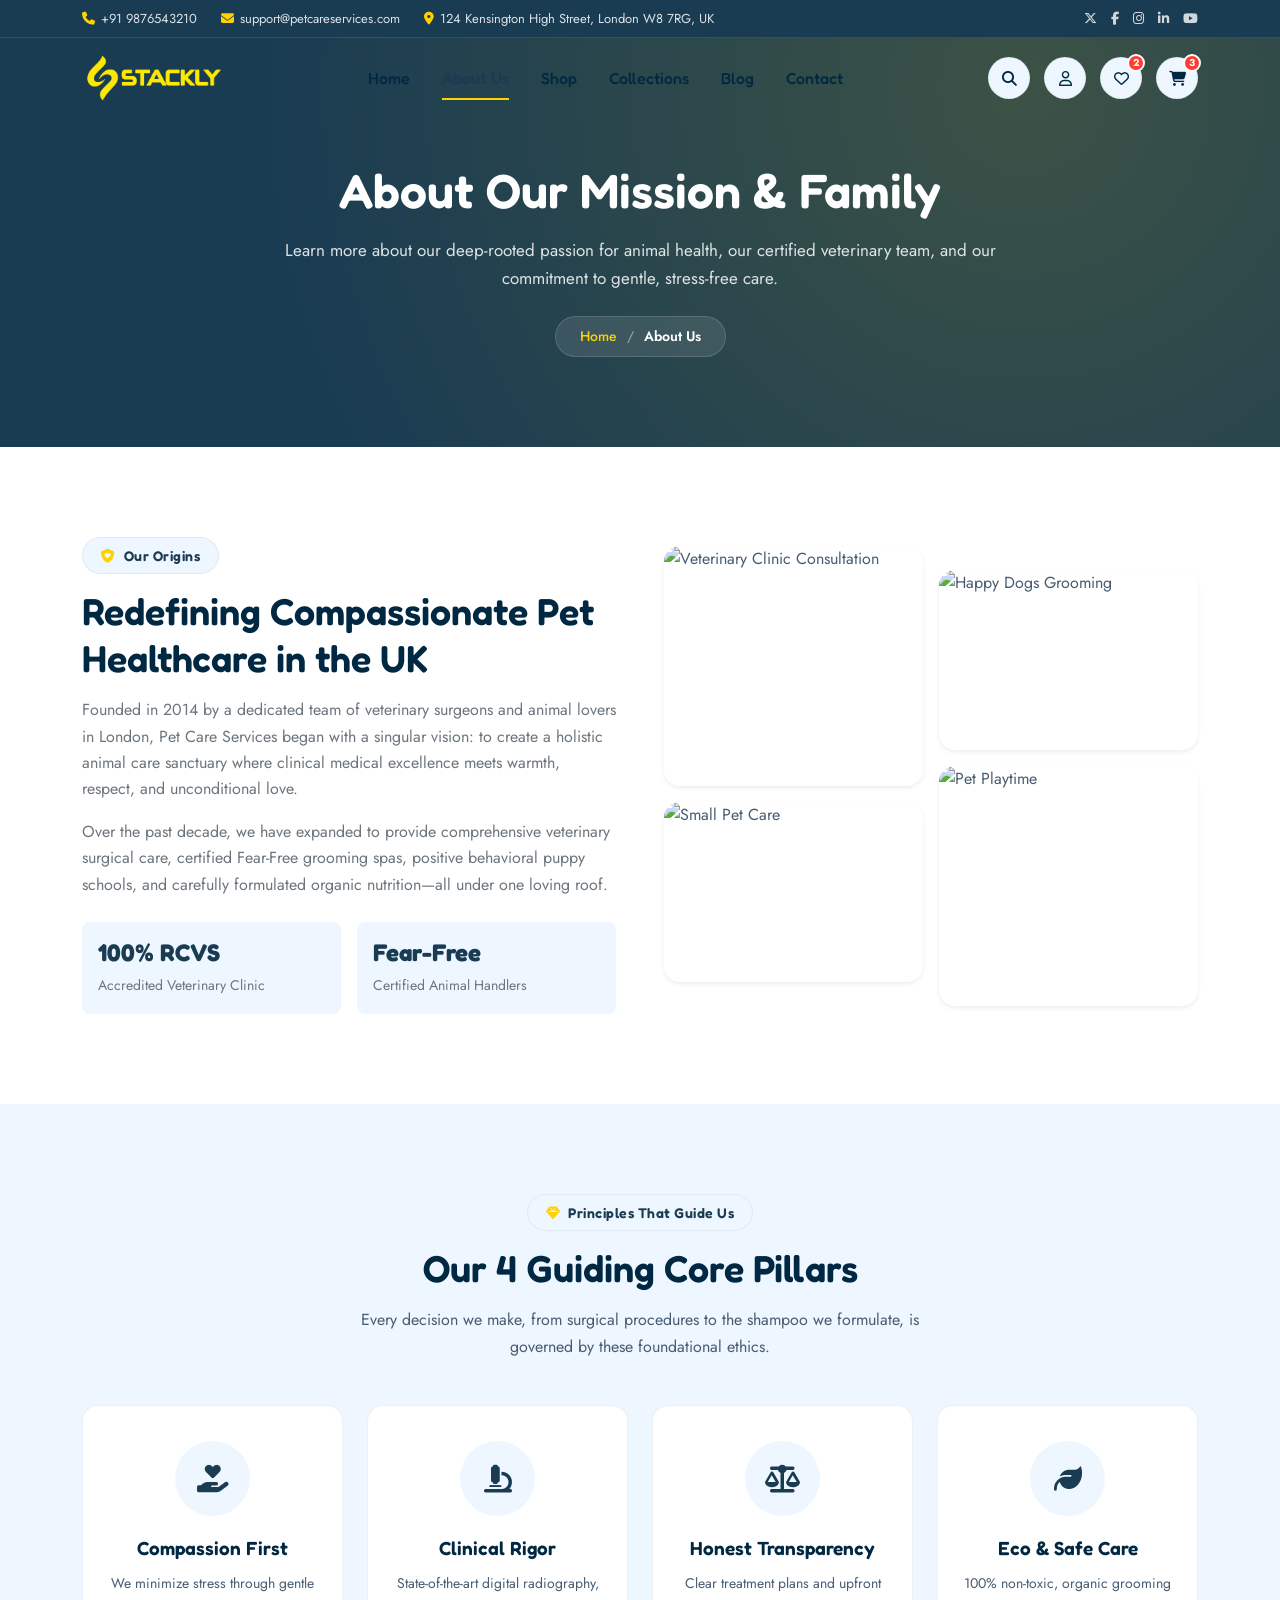
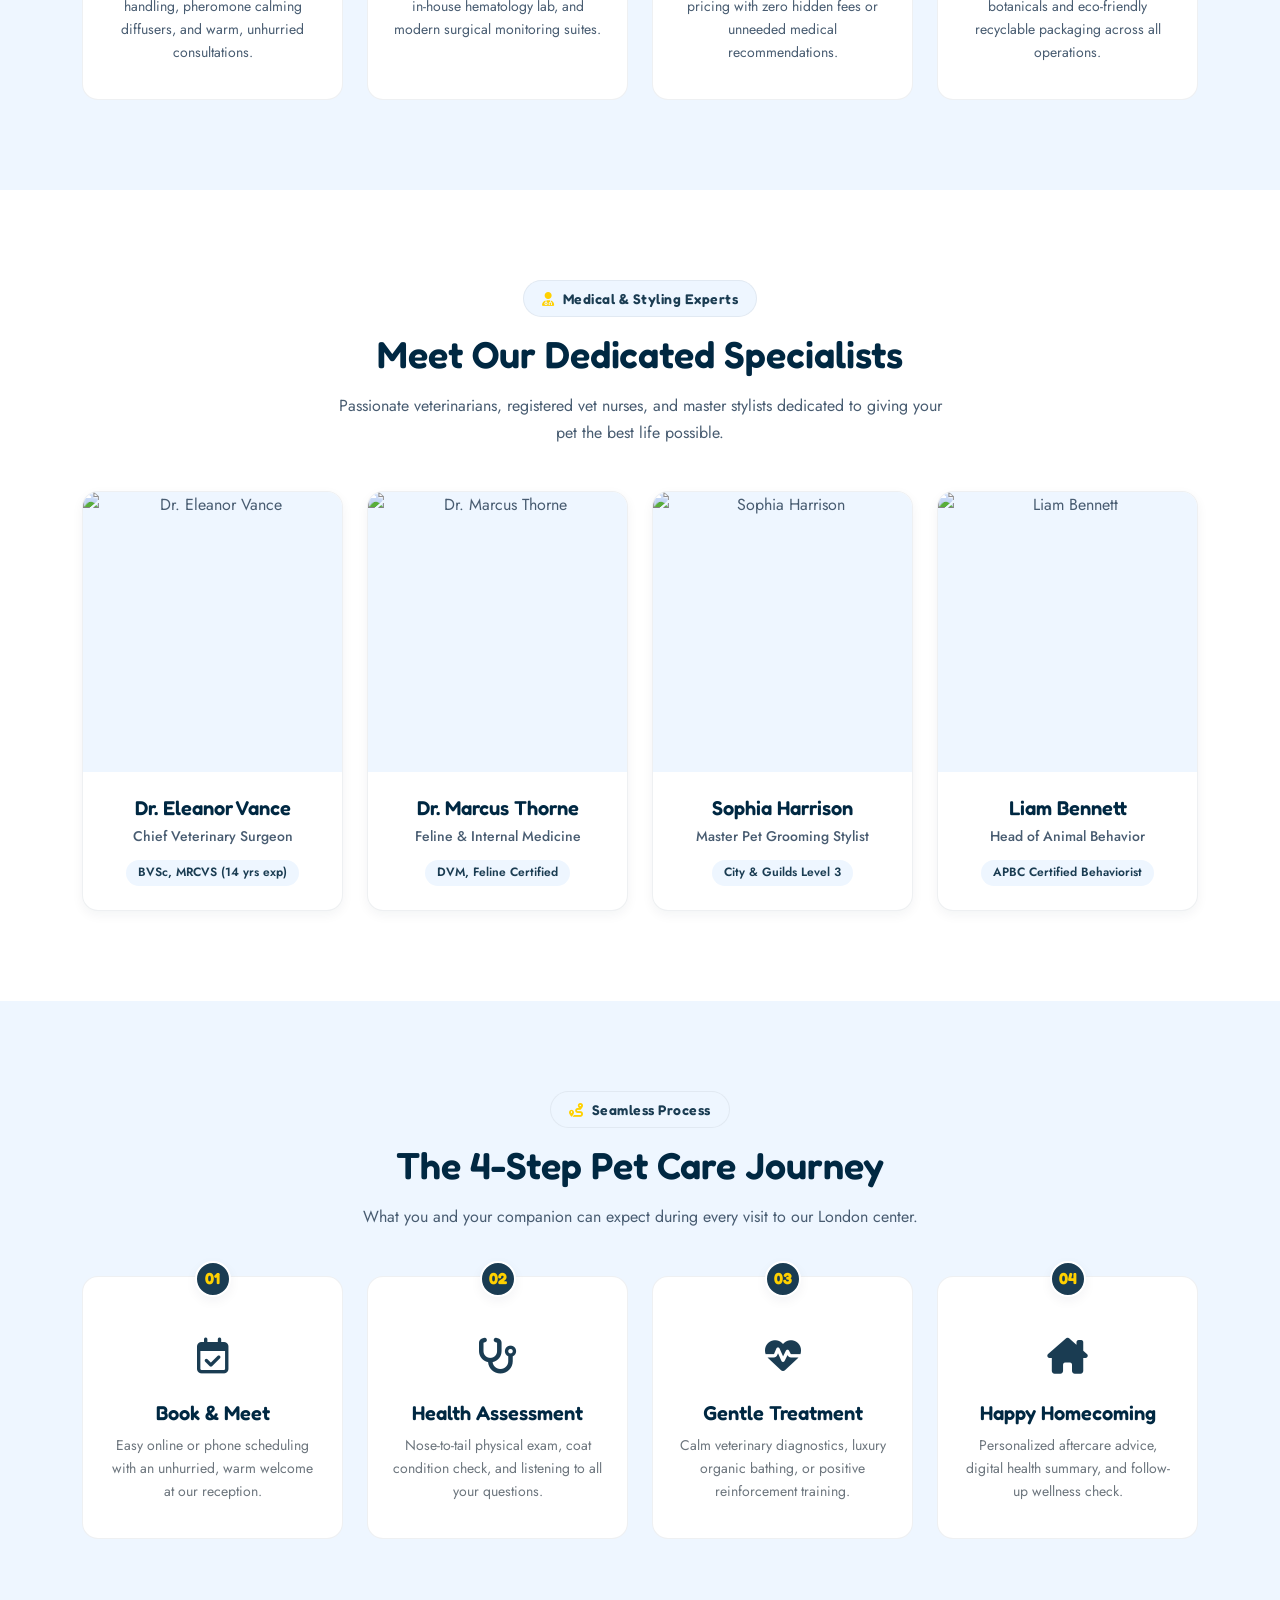
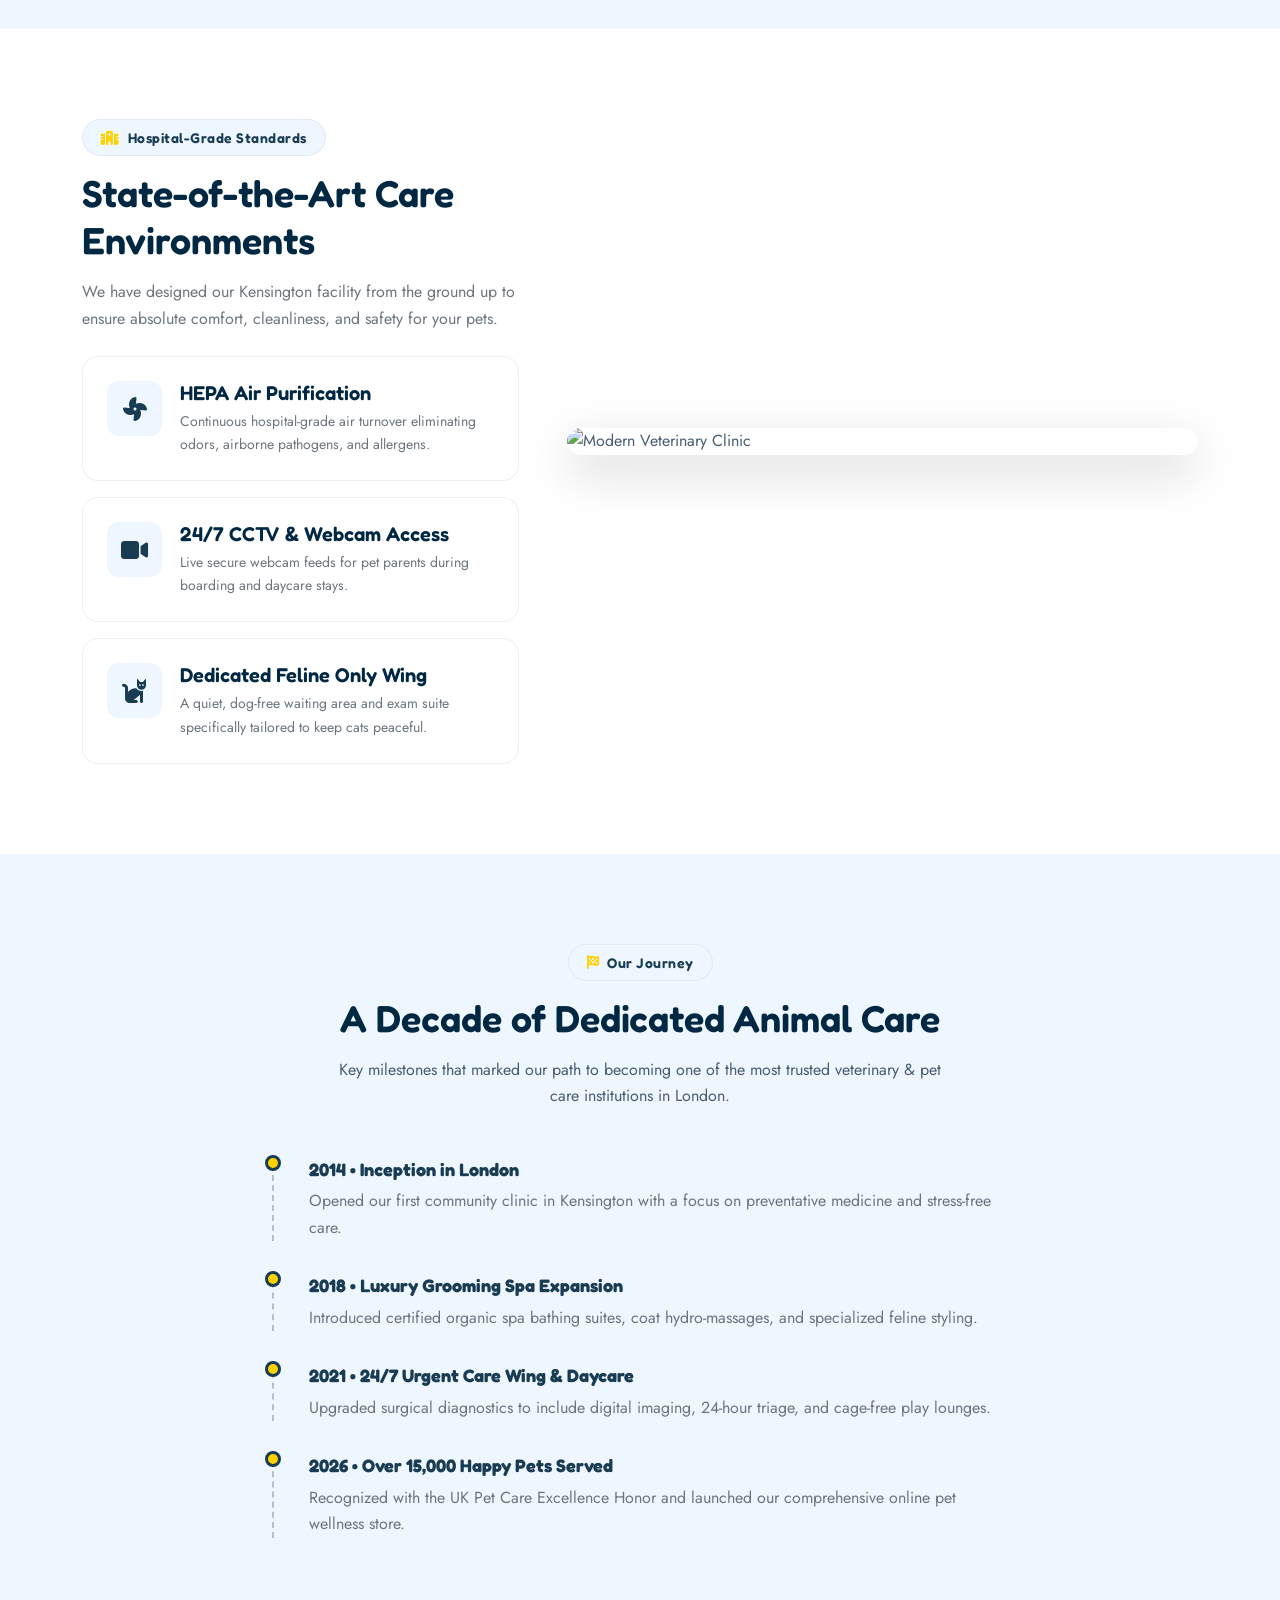
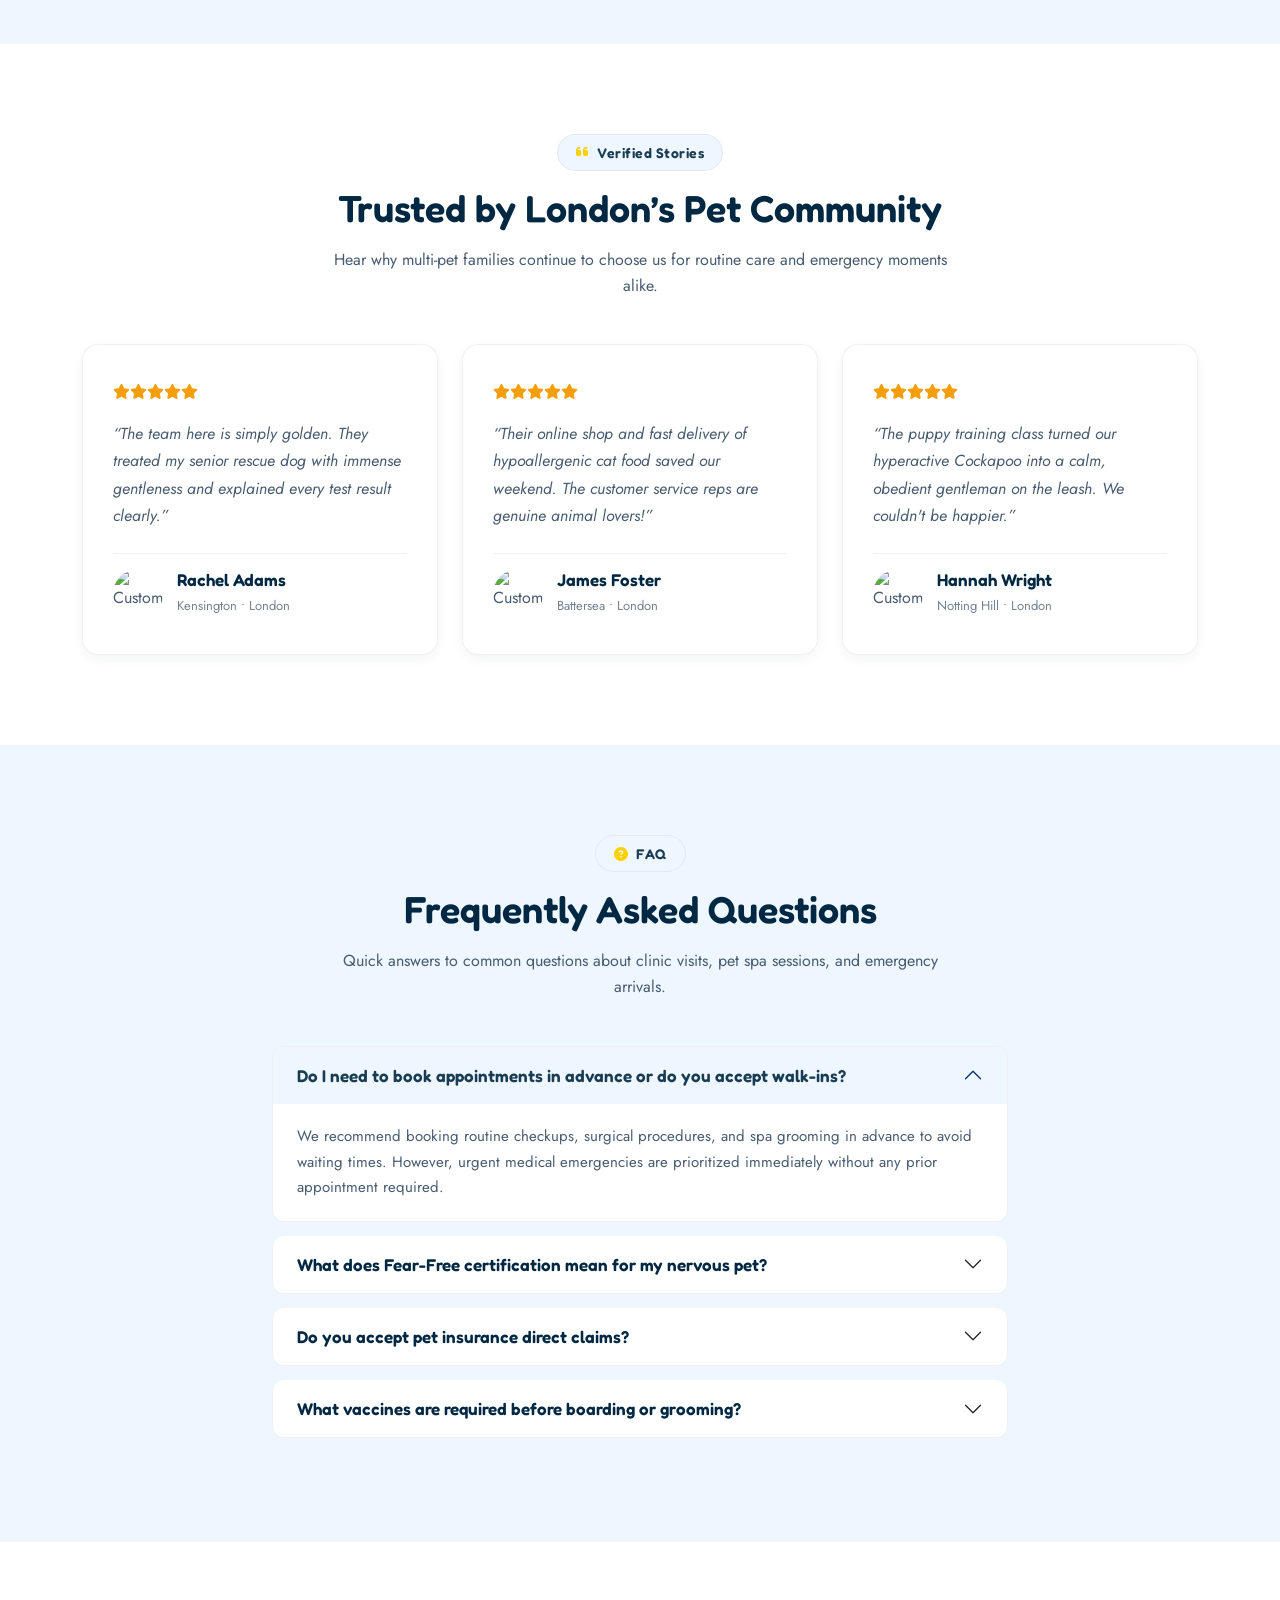
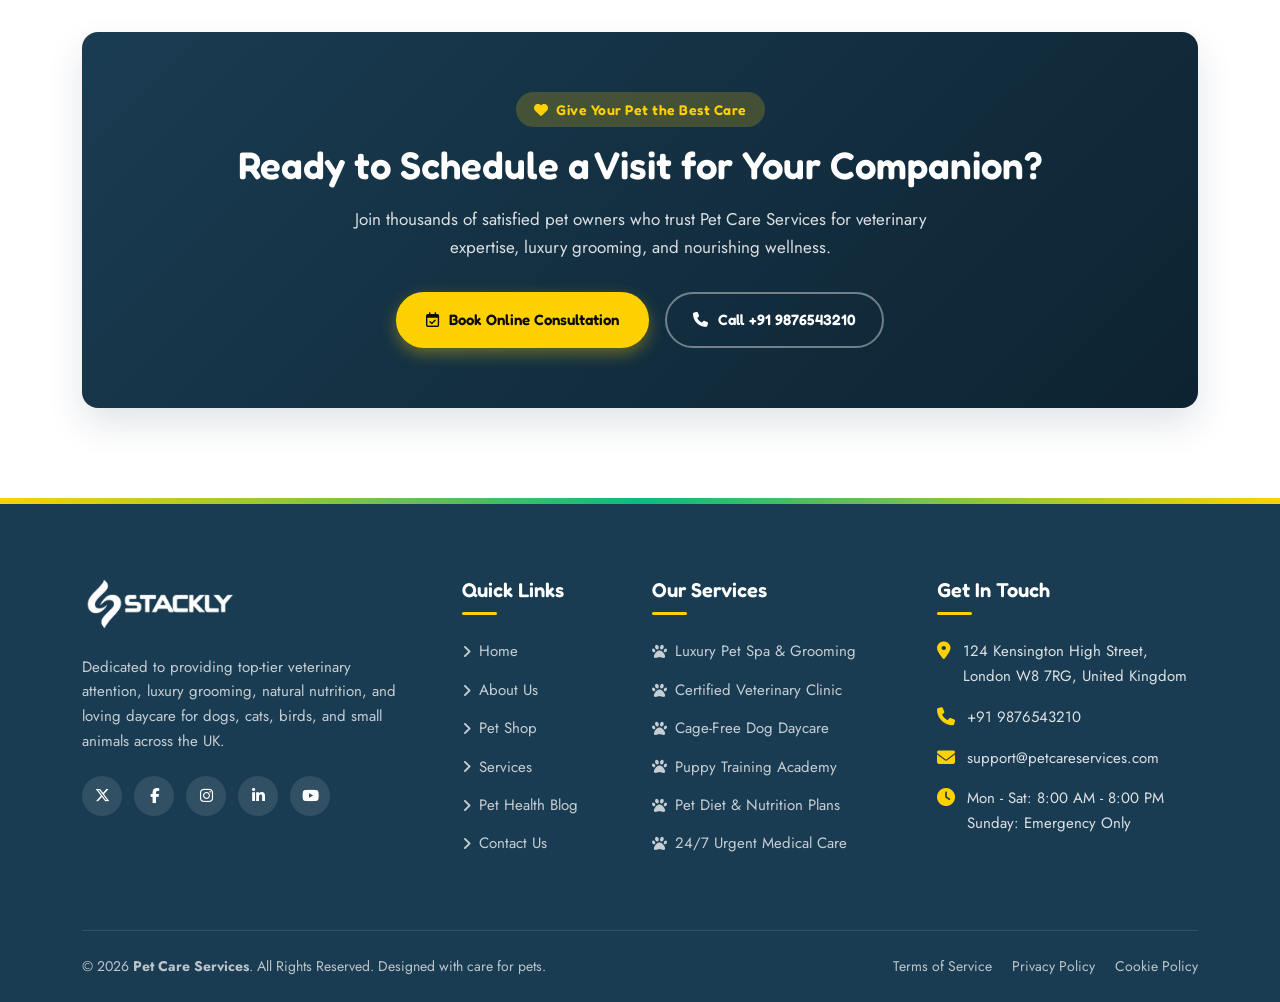
==== pages/about.html @ 3a64e6ab "first commit" ====
<!doctype html>
<html lang="en">
  <head>
    <meta charset="UTF-8" />
    <meta name="viewport" content="width=device-width, initial-scale=1.0" />
    <title>About Us - Pet Care Services UK</title>

    <!-- Favicon -->
    <link
      rel="icon"
      type="image/webp"
      href="../assets/images/logoStackly.webp"
    />

    <!-- Bootstrap 5.3.3 CSS CDN -->
    <link
      href="https://cdn.jsdelivr.net/npm/bootstrap@5.3.3/dist/css/bootstrap.min.css"
      rel="stylesheet"
    />

    <!-- FontAwesome 6.5.1 CDN -->
    <link
      rel="stylesheet"
      href="https://cdnjs.cloudflare.com/ajax/libs/font-awesome/6.5.1/css/all.min.css"
    />

    <!-- Custom Theme Stylesheets -->
    <link rel="stylesheet" href="../assets/css/styles.css" />
    <link rel="stylesheet" href="../assets/css/about.css" />
  </head>
  <body>
    <!-- Header Placeholder (Common Component) -->
    <div id="header-placeholder"></div>

    <main>
      <!-- SECTION 1: Shared Subpage Banner Section -->
      <section class="page-banner-section">
        <div class="container">
          <div class="page-banner-content">
            <h1 class="page-banner-title">About Our Mission & Family</h1>
            <p class="page-banner-desc">
              Learn more about our deep-rooted passion for animal health, our
              certified veterinary team, and our commitment to gentle,
              stress-free care.
            </p>
            <div class="page-breadcrumbs">
              <a href="../index.html">Home</a>
              <span class="separator">/</span>
              <span class="current">About Us</span>
            </div>
          </div>
        </div>
      </section>

      <!-- SECTION 2: Our Story & Compassionate Mission -->
      <section class="section-padding bg-white">
        <div class="container">
          <div class="row align-items-center g-5">
            <div class="col-lg-6">
              <div class="section-subtitle-badge">
                <i class="fa-solid fa-shield-heart"></i> Our Origins
              </div>
              <h2 class="section-main-title">
                Redefining Compassionate Pet Healthcare in the UK
              </h2>
              <p class="text-secondary mb-3">
                Founded in 2014 by a dedicated team of veterinary surgeons and
                animal lovers in London, Pet Care Services began with a singular
                vision: to create a holistic animal care sanctuary where
                clinical medical excellence meets warmth, respect, and
                unconditional love.
              </p>
              <p class="text-secondary mb-4">
                Over the past decade, we have expanded to provide comprehensive
                veterinary surgical care, certified Fear-Free grooming spas,
                positive behavioral puppy schools, and carefully formulated
                organic nutrition—all under one loving roof.
              </p>
              <div class="row g-3">
                <div class="col-6">
                  <div
                    class="p-3 rounded-3"
                    style="background-color: var(--bg-secondary)"
                  >
                    <h4 class="fw-bold mb-1" style="color: var(--bg-primary)">
                      100% RCVS
                    </h4>
                    <span class="small text-secondary"
                      >Accredited Veterinary Clinic</span
                    >
                  </div>
                </div>
                <div class="col-6">
                  <div
                    class="p-3 rounded-3"
                    style="background-color: var(--bg-secondary)"
                  >
                    <h4 class="fw-bold mb-1" style="color: var(--bg-primary)">
                      Fear-Free
                    </h4>
                    <span class="small text-secondary"
                      >Certified Animal Handlers</span
                    >
                  </div>
                </div>
              </div>
            </div>

            <div class="col-lg-6">
              <div class="row g-3">
                <div class="col-6">
                  <img
                    src="https://images.unsplash.com/photo-1576201836106-db1758fd1c97?auto=format&fit=crop&w=500&q=80"
                    alt="Veterinary Clinic Consultation"
                    class="rounded-4 shadow-sm w-100 mb-3"
                    style="height: 240px; object-fit: cover"
                  />
                  <img
                    src="https://images.unsplash.com/photo-1548767797-d8c844163c4c?auto=format&fit=crop&w=500&q=80"
                    alt="Small Pet Care"
                    class="rounded-4 shadow-sm w-100"
                    style="height: 180px; object-fit: cover"
                  />
                </div>
                <div class="col-6 pt-4">
                  <img
                    src="https://images.unsplash.com/photo-1583511655857-d19b40a7a54e?auto=format&fit=crop&w=500&q=80"
                    alt="Happy Dogs Grooming"
                    class="rounded-4 shadow-sm w-100 mb-3"
                    style="height: 180px; object-fit: cover"
                  />
                  <img
                    src="https://images.unsplash.com/photo-1534361960057-19889db9621e?auto=format&fit=crop&w=500&q=80"
                    alt="Pet Playtime"
                    class="rounded-4 shadow-sm w-100"
                    style="height: 240px; object-fit: cover"
                  />
                </div>
              </div>
            </div>
          </div>
        </div>
      </section>

      <!-- SECTION 3: Key Pillars & Core Values -->
      <section
        class="section-padding"
        style="background-color: var(--bg-secondary)"
      >
        <div class="container">
          <div class="section-title text-center">
            <div class="section-subtitle-badge">
              <i class="fa-solid fa-gem"></i> Principles That Guide Us
            </div>
            <h2 class="section-main-title">Our 4 Guiding Core Pillars</h2>
            <p class="section-desc">
              Every decision we make, from surgical procedures to the shampoo we
              formulate, is governed by these foundational ethics.
            </p>
          </div>

          <div class="row g-4">
            <div class="col-md-6 col-lg-3">
              <div class="wcu-card">
                <div class="wcu-icon-wrap">
                  <i class="fa-solid fa-hand-holding-heart"></i>
                </div>
                <h4 class="wcu-title">Compassion First</h4>
                <p class="wcu-desc">
                  We minimize stress through gentle handling, pheromone calming
                  diffusers, and warm, unhurried consultations.
                </p>
              </div>
            </div>

            <div class="col-md-6 col-lg-3">
              <div class="wcu-card">
                <div class="wcu-icon-wrap">
                  <i class="fa-solid fa-microscope"></i>
                </div>
                <h4 class="wcu-title">Clinical Rigor</h4>
                <p class="wcu-desc">
                  State-of-the-art digital radiography, in-house hematology lab,
                  and modern surgical monitoring suites.
                </p>
              </div>
            </div>

            <div class="col-md-6 col-lg-3">
              <div class="wcu-card">
                <div class="wcu-icon-wrap">
                  <i class="fa-solid fa-scale-balanced"></i>
                </div>
                <h4 class="wcu-title">Honest Transparency</h4>
                <p class="wcu-desc">
                  Clear treatment plans and upfront pricing with zero hidden
                  fees or unneeded medical recommendations.
                </p>
              </div>
            </div>

            <div class="col-md-6 col-lg-3">
              <div class="wcu-card">
                <div class="wcu-icon-wrap">
                  <i class="fa-solid fa-leaf"></i>
                </div>
                <h4 class="wcu-title">Eco & Safe Care</h4>
                <p class="wcu-desc">
                  100% non-toxic, organic grooming botanicals and eco-friendly
                  recyclable packaging across all operations.
                </p>
              </div>
            </div>
          </div>
        </div>
      </section>

      <!-- SECTION 4: Our Certified Veterinary & Care Team -->
      <section class="section-padding bg-white">
        <div class="container">
          <div class="section-title text-center">
            <div class="section-subtitle-badge">
              <i class="fa-solid fa-user-doctor"></i> Medical & Styling Experts
            </div>
            <h2 class="section-main-title">Meet Our Dedicated Specialists</h2>
            <p class="section-desc">
              Passionate veterinarians, registered vet nurses, and master
              stylists dedicated to giving your pet the best life possible.
            </p>
          </div>

          <div class="row g-4">
            <!-- Member 1 -->
            <div class="col-sm-6 col-lg-3">
              <div class="team-member-card">
                <div class="team-img-wrap">
                  <img
                    src="https://images.unsplash.com/photo-1559839734-2b71ea197ec2?auto=format&fit=crop&w=400&q=80"
                    alt="Dr. Eleanor Vance"
                  />
                  <div class="team-social-overlay">
                    <a href="https://linkedin.com" target="_blank"
                      ><i class="fa-brands fa-linkedin-in"></i
                    ></a>
                    <a href="https://twitter.com" target="_blank"
                      ><i class="fa-brands fa-x-twitter"></i
                    ></a>
                    <a href="mailto:support@petcareservices.com"
                      ><i class="fa-solid fa-envelope"></i
                    ></a>
                  </div>
                </div>
                <div class="team-info">
                  <h4 class="team-name">Dr. Eleanor Vance</h4>
                  <div class="team-role">Chief Veterinary Surgeon</div>
                  <span class="team-badge">BVSc, MRCVS (14 yrs exp)</span>
                </div>
              </div>
            </div>

            <!-- Member 2 -->
            <div class="col-sm-6 col-lg-3">
              <div class="team-member-card">
                <div class="team-img-wrap">
                  <img
                    src="https://images.unsplash.com/photo-1622253692010-333f2da6031d?auto=format&fit=crop&w=400&q=80"
                    alt="Dr. Marcus Thorne"
                  />
                  <div class="team-social-overlay">
                    <a href="https://linkedin.com" target="_blank"
                      ><i class="fa-brands fa-linkedin-in"></i
                    ></a>
                    <a href="https://twitter.com" target="_blank"
                      ><i class="fa-brands fa-x-twitter"></i
                    ></a>
                    <a href="mailto:support@petcareservices.com"
                      ><i class="fa-solid fa-envelope"></i
                    ></a>
                  </div>
                </div>
                <div class="team-info">
                  <h4 class="team-name">Dr. Marcus Thorne</h4>
                  <div class="team-role">Feline & Internal Medicine</div>
                  <span class="team-badge">DVM, Feline Certified</span>
                </div>
              </div>
            </div>

            <!-- Member 3 -->
            <div class="col-sm-6 col-lg-3">
              <div class="team-member-card">
                <div class="team-img-wrap">
                  <img
                    src="https://images.unsplash.com/photo-1580489944761-15a19d654956?auto=format&fit=crop&w=400&q=80"
                    alt="Sophia Harrison"
                  />
                  <div class="team-social-overlay">
                    <a href="https://linkedin.com" target="_blank"
                      ><i class="fa-brands fa-linkedin-in"></i
                    ></a>
                    <a href="https://instagram.com" target="_blank"
                      ><i class="fa-brands fa-instagram"></i
                    ></a>
                    <a href="mailto:support@petcareservices.com"
                      ><i class="fa-solid fa-envelope"></i
                    ></a>
                  </div>
                </div>
                <div class="team-info">
                  <h4 class="team-name">Sophia Harrison</h4>
                  <div class="team-role">Master Pet Grooming Stylist</div>
                  <span class="team-badge">City & Guilds Level 3</span>
                </div>
              </div>
            </div>

            <!-- Member 4 -->
            <div class="col-sm-6 col-lg-3">
              <div class="team-member-card">
                <div class="team-img-wrap">
                  <img
                    src="https://images.unsplash.com/photo-1534528741775-53994a69daeb?auto=format&fit=crop&w=400&q=80"
                    alt="Liam Bennett"
                  />
                  <div class="team-social-overlay">
                    <a href="https://linkedin.com" target="_blank"
                      ><i class="fa-brands fa-linkedin-in"></i
                    ></a>
                    <a href="https://twitter.com" target="_blank"
                      ><i class="fa-brands fa-x-twitter"></i
                    ></a>
                    <a href="mailto:support@petcareservices.com"
                      ><i class="fa-solid fa-envelope"></i
                    ></a>
                  </div>
                </div>
                <div class="team-info">
                  <h4 class="team-name">Liam Bennett</h4>
                  <div class="team-role">Head of Animal Behavior</div>
                  <span class="team-badge">APBC Certified Behaviorist</span>
                </div>
              </div>
            </div>
          </div>
        </div>
      </section>

      <!-- SECTION 5: 4-Step Care Journey / How We Work -->
      <section
        class="section-padding"
        style="background-color: var(--bg-secondary)"
      >
        <div class="container">
          <div class="section-title text-center">
            <div class="section-subtitle-badge">
              <i class="fa-solid fa-route"></i> Seamless Process
            </div>
            <h2 class="section-main-title">The 4-Step Pet Care Journey</h2>
            <p class="section-desc">
              What you and your companion can expect during every visit to our
              London center.
            </p>
          </div>

          <div class="row g-4">
            <!-- Step 1 -->
            <div class="col-md-6 col-lg-3">
              <div class="journey-step-card">
                <div class="journey-step-number">01</div>
                <div class="journey-icon">
                  <i class="fa-regular fa-calendar-check"></i>
                </div>
                <h4 class="fs-5 mb-2">Book & Meet</h4>
                <p class="text-secondary small mb-0">
                  Easy online or phone scheduling with an unhurried, warm
                  welcome at our reception.
                </p>
              </div>
            </div>

            <!-- Step 2 -->
            <div class="col-md-6 col-lg-3">
              <div class="journey-step-card">
                <div class="journey-step-number">02</div>
                <div class="journey-icon">
                  <i class="fa-solid fa-stethoscope"></i>
                </div>
                <h4 class="fs-5 mb-2">Health Assessment</h4>
                <p class="text-secondary small mb-0">
                  Nose-to-tail physical exam, coat condition check, and
                  listening to all your questions.
                </p>
              </div>
            </div>

            <!-- Step 3 -->
            <div class="col-md-6 col-lg-3">
              <div class="journey-step-card">
                <div class="journey-step-number">03</div>
                <div class="journey-icon">
                  <i class="fa-solid fa-heart-pulse"></i>
                </div>
                <h4 class="fs-5 mb-2">Gentle Treatment</h4>
                <p class="text-secondary small mb-0">
                  Calm veterinary diagnostics, luxury organic bathing, or
                  positive reinforcement training.
                </p>
              </div>
            </div>

            <!-- Step 4 -->
            <div class="col-md-6 col-lg-3">
              <div class="journey-step-card">
                <div class="journey-step-number">04</div>
                <div class="journey-icon">
                  <i class="fa-solid fa-house-chimney"></i>
                </div>
                <h4 class="fs-5 mb-2">Happy Homecoming</h4>
                <p class="text-secondary small mb-0">
                  Personalized aftercare advice, digital health summary, and
                  follow-up wellness check.
                </p>
              </div>
            </div>
          </div>
        </div>
      </section>

      <!-- SECTION 6: Modern Facilities & Safety Standards -->
      <section class="section-padding bg-white">
        <div class="container">
          <div class="row align-items-center g-5">
            <div class="col-lg-5">
              <div class="section-subtitle-badge">
                <i class="fa-solid fa-hospital"></i> Hospital-Grade Standards
              </div>
              <h2 class="section-main-title">
                State-of-the-Art Care Environments
              </h2>
              <p class="text-secondary mb-4">
                We have designed our Kensington facility from the ground up to
                ensure absolute comfort, cleanliness, and safety for your pets.
              </p>
              <div class="facility-box mb-3">
                <div class="facility-icon"><i class="fa-solid fa-fan"></i></div>
                <div>
                  <h5 class="mb-1">HEPA Air Purification</h5>
                  <p class="text-secondary small mb-0">
                    Continuous hospital-grade air turnover eliminating odors,
                    airborne pathogens, and allergens.
                  </p>
                </div>
              </div>
              <div class="facility-box mb-3">
                <div class="facility-icon">
                  <i class="fa-solid fa-video"></i>
                </div>
                <div>
                  <h5 class="mb-1">24/7 CCTV & Webcam Access</h5>
                  <p class="text-secondary small mb-0">
                    Live secure webcam feeds for pet parents during boarding and
                    daycare stays.
                  </p>
                </div>
              </div>
              <div class="facility-box">
                <div class="facility-icon"><i class="fa-solid fa-cat"></i></div>
                <div>
                  <h5 class="mb-1">Dedicated Feline Only Wing</h5>
                  <p class="text-secondary small mb-0">
                    A quiet, dog-free waiting area and exam suite specifically
                    tailored to keep cats peaceful.
                  </p>
                </div>
              </div>
            </div>

            <div class="col-lg-7">
              <img
                src="https://images.unsplash.com/photo-1576201836106-db1758fd1c97?auto=format&fit=crop&w=900&q=80"
                alt="Modern Veterinary Clinic"
                class="rounded-4 shadow-lg w-100"
                style="max-height: 480px; object-fit: cover"
              />
            </div>
          </div>
        </div>
      </section>

      <!-- SECTION 7: Key Milestones / Growth Timeline -->
      <section
        class="section-padding"
        style="background-color: var(--bg-secondary)"
      >
        <div class="container">
          <div class="section-title text-center">
            <div class="section-subtitle-badge">
              <i class="fa-solid fa-flag-checkered"></i> Our Journey
            </div>
            <h2 class="section-main-title">
              A Decade of Dedicated Animal Care
            </h2>
            <p class="section-desc">
              Key milestones that marked our path to becoming one of the most
              trusted veterinary & pet care institutions in London.
            </p>
          </div>

          <div class="row justify-content-center">
            <div class="col-lg-8">
              <div class="timeline-item">
                <div class="timeline-dot"></div>
                <div class="timeline-year">2014 &bull; Inception in London</div>
                <p class="text-secondary">
                  Opened our first community clinic in Kensington with a focus
                  on preventative medicine and stress-free care.
                </p>
              </div>
              <div class="timeline-item">
                <div class="timeline-dot"></div>
                <div class="timeline-year">
                  2018 &bull; Luxury Grooming Spa Expansion
                </div>
                <p class="text-secondary">
                  Introduced certified organic spa bathing suites, coat
                  hydro-massages, and specialized feline styling.
                </p>
              </div>
              <div class="timeline-item">
                <div class="timeline-dot"></div>
                <div class="timeline-year">
                  2021 &bull; 24/7 Urgent Care Wing & Daycare
                </div>
                <p class="text-secondary">
                  Upgraded surgical diagnostics to include digital imaging,
                  24-hour triage, and cage-free play lounges.
                </p>
              </div>
              <div class="timeline-item">
                <div class="timeline-dot"></div>
                <div class="timeline-year">
                  2026 &bull; Over 15,000 Happy Pets Served
                </div>
                <p class="text-secondary">
                  Recognized with the UK Pet Care Excellence Honor and launched
                  our comprehensive online pet wellness store.
                </p>
              </div>
            </div>
          </div>
        </div>
      </section>

      <!-- SECTION 8: Client Testimonials & Trust Stories -->
      <section class="section-padding bg-white">
        <div class="container">
          <div class="section-title text-center">
            <div class="section-subtitle-badge">
              <i class="fa-solid fa-quote-left"></i> Verified Stories
            </div>
            <h2 class="section-main-title">
              Trusted by London’s Pet Community
            </h2>
            <p class="section-desc">
              Hear why multi-pet families continue to choose us for routine care
              and emergency moments alike.
            </p>
          </div>

          <div class="row g-4">
            <div class="col-md-4">
              <div class="testimonial-card">
                <div class="testimonial-stars">
                  <i class="fa-solid fa-star"></i
                  ><i class="fa-solid fa-star"></i
                  ><i class="fa-solid fa-star"></i
                  ><i class="fa-solid fa-star"></i
                  ><i class="fa-solid fa-star"></i>
                </div>
                <p class="testimonial-quote">
                  “The team here is simply golden. They treated my senior rescue
                  dog with immense gentleness and explained every test result
                  clearly.”
                </p>
                <div class="testimonial-author-row">
                  <img
                    src="https://images.unsplash.com/photo-1534528741775-53994a69daeb?auto=format&fit=crop&w=120&q=80"
                    alt="Customer"
                    class="testimonial-avatar"
                  />
                  <div>
                    <h5 class="testimonial-name">Rachel Adams</h5>
                    <span class="testimonial-role"
                      >Kensington &bull; London</span
                    >
                  </div>
                </div>
              </div>
            </div>

            <div class="col-md-4">
              <div class="testimonial-card">
                <div class="testimonial-stars">
                  <i class="fa-solid fa-star"></i
                  ><i class="fa-solid fa-star"></i
                  ><i class="fa-solid fa-star"></i
                  ><i class="fa-solid fa-star"></i
                  ><i class="fa-solid fa-star"></i>
                </div>
                <p class="testimonial-quote">
                  “Their online shop and fast delivery of hypoallergenic cat
                  food saved our weekend. The customer service reps are genuine
                  animal lovers!”
                </p>
                <div class="testimonial-author-row">
                  <img
                    src="https://images.unsplash.com/photo-1507003211169-0a1dd7228f2d?auto=format&fit=crop&w=120&q=80"
                    alt="Customer"
                    class="testimonial-avatar"
                  />
                  <div>
                    <h5 class="testimonial-name">James Foster</h5>
                    <span class="testimonial-role"
                      >Battersea &bull; London</span
                    >
                  </div>
                </div>
              </div>
            </div>

            <div class="col-md-4">
              <div class="testimonial-card">
                <div class="testimonial-stars">
                  <i class="fa-solid fa-star"></i
                  ><i class="fa-solid fa-star"></i
                  ><i class="fa-solid fa-star"></i
                  ><i class="fa-solid fa-star"></i
                  ><i class="fa-solid fa-star"></i>
                </div>
                <p class="testimonial-quote">
                  “The puppy training class turned our hyperactive Cockapoo into
                  a calm, obedient gentleman on the leash. We couldn't be
                  happier.”
                </p>
                <div class="testimonial-author-row">
                  <img
                    src="https://images.unsplash.com/photo-1517841905240-472988babdf9?auto=format&fit=crop&w=120&q=80"
                    alt="Customer"
                    class="testimonial-avatar"
                  />
                  <div>
                    <h5 class="testimonial-name">Hannah Wright</h5>
                    <span class="testimonial-role"
                      >Notting Hill &bull; London</span
                    >
                  </div>
                </div>
              </div>
            </div>
          </div>
        </div>
      </section>

      <!-- SECTION 9: Frequently Asked Questions (FAQ Accordion) -->
      <section
        class="section-padding"
        style="background-color: var(--bg-secondary)"
      >
        <div class="container">
          <div class="section-title text-center">
            <div class="section-subtitle-badge">
              <i class="fa-solid fa-circle-question"></i> FAQ
            </div>
            <h2 class="section-main-title">Frequently Asked Questions</h2>
            <p class="section-desc">
              Quick answers to common questions about clinic visits, pet spa
              sessions, and emergency arrivals.
            </p>
          </div>

          <div class="row justify-content-center">
            <div class="col-lg-8">
              <div class="accordion" id="aboutFaqAccordion">
                <!-- Item 1 -->
                <div class="accordion-item">
                  <h3 class="accordion-header" id="headingOne">
                    <button
                      class="accordion-button"
                      type="button"
                      data-bs-toggle="collapse"
                      data-bs-target="#collapseOne"
                      aria-expanded="true"
                      aria-controls="collapseOne"
                    >
                      Do I need to book appointments in advance or do you accept
                      walk-ins?
                    </button>
                  </h3>
                  <div
                    id="collapseOne"
                    class="accordion-collapse collapse show"
                    aria-labelledby="headingOne"
                    data-bs-parent="#aboutFaqAccordion"
                  >
                    <div class="accordion-body">
                      We recommend booking routine checkups, surgical
                      procedures, and spa grooming in advance to avoid waiting
                      times. However, urgent medical emergencies are prioritized
                      immediately without any prior appointment required.
                    </div>
                  </div>
                </div>

                <!-- Item 2 -->
                <div class="accordion-item">
                  <h3 class="accordion-header" id="headingTwo">
                    <button
                      class="accordion-button collapsed"
                      type="button"
                      data-bs-toggle="collapse"
                      data-bs-target="#collapseTwo"
                      aria-expanded="false"
                      aria-controls="collapseTwo"
                    >
                      What does Fear-Free certification mean for my nervous pet?
                    </button>
                  </h3>
                  <div
                    id="collapseTwo"
                    class="accordion-collapse collapse"
                    aria-labelledby="headingTwo"
                    data-bs-parent="#aboutFaqAccordion"
                  >
                    <div class="accordion-body">
                      Our team is trained in low-stress handling methods,
                      non-slip surfaces, calming pheromone diffusers, positive
                      praise, and gentle pacing so that your pet never
                      associates the clinic with anxiety or fear.
                    </div>
                  </div>
                </div>

                <!-- Item 3 -->
                <div class="accordion-item">
                  <h3 class="accordion-header" id="headingThree">
                    <button
                      class="accordion-button collapsed"
                      type="button"
                      data-bs-toggle="collapse"
                      data-bs-target="#collapseThree"
                      aria-expanded="false"
                      aria-controls="collapseThree"
                    >
                      Do you accept pet insurance direct claims?
                    </button>
                  </h3>
                  <div
                    id="collapseThree"
                    class="accordion-collapse collapse"
                    aria-labelledby="headingThree"
                    data-bs-parent="#aboutFaqAccordion"
                  >
                    <div class="accordion-body">
                      Yes! We work directly with all major UK pet insurers
                      (including Petplan, ManyPets, Agria, and Animal Friends)
                      to process direct claims, minimizing out-of-pocket stress
                      for pet parents.
                    </div>
                  </div>
                </div>

                <!-- Item 4 -->
                <div class="accordion-item">
                  <h3 class="accordion-header" id="headingFour">
                    <button
                      class="accordion-button collapsed"
                      type="button"
                      data-bs-toggle="collapse"
                      data-bs-target="#collapseFour"
                      aria-expanded="false"
                      aria-controls="collapseFour"
                    >
                      What vaccines are required before boarding or grooming?
                    </button>
                  </h3>
                  <div
                    id="collapseFour"
                    class="accordion-collapse collapse"
                    aria-labelledby="headingFour"
                    data-bs-parent="#aboutFaqAccordion"
                  >
                    <div class="accordion-body">
                      For dogs, up-to-date core vaccines (DHP, Leptospirosis,
                      and Kennel Cough) are required. For cats, Feline Enteritis
                      and Cat Flu vaccinations are mandatory to protect all
                      animal guests in our care.
                    </div>
                  </div>
                </div>
              </div>
            </div>
          </div>
        </div>
      </section>

      <!-- SECTION 10: Consultation CTA Banner -->
      <section class="section-padding bg-white">
        <div class="container">
          <div class="promo-banner-box text-center">
            <div
              class="section-subtitle-badge"
              style="
                background-color: rgba(255, 209, 0, 0.2);
                color: var(--primary-color);
                border: none;
              "
            >
              <i class="fa-solid fa-heart"></i> Give Your Pet the Best Care
            </div>
            <h2 class="text-white mb-3" style="font-size: 2.4rem">
              Ready to Schedule a Visit for Your Companion?
            </h2>
            <p
              style="
                color: rgba(255, 255, 255, 0.85);
                font-size: 17px;
                max-width: 600px;
                margin: 0 auto 30px;
              "
            >
              Join thousands of satisfied pet owners who trust Pet Care Services
              for veterinary expertise, luxury grooming, and nourishing
              wellness.
            </p>
            <div class="d-flex flex-wrap justify-content-center gap-3">
              <a href="contact.html" class="theme-btn"
                ><i class="fa-regular fa-calendar-check"></i> Book Online
                Consultation</a
              >
              <a
                href="tel:+919876543210"
                class="theme-btn-outline"
                style="color: #ffffff; border-color: rgba(255, 255, 255, 0.4)"
                ><i class="fa-solid fa-phone"></i> Call +91 9876543210</a
              >
            </div>
          </div>
        </div>
      </section>
    </main>

    <!-- Footer Placeholder (Common Component) -->
    <div id="footer-placeholder"></div>

    <!-- Bootstrap 5.3.3 JS Bundle CDN -->
    <script src="https://cdn.jsdelivr.net/npm/bootstrap@5.3.3/dist/js/bootstrap.bundle.min.js"></script>

    <!-- Custom Main Script -->
    <script src="../assets/js/script.js"></script>
  </body>
</html>
---- assets/css/styles.css ----
@import url('https://fonts.googleapis.com/css2?family=Fredoka:wght@300;400;500;600;700&family=Jost:ital,wght@0,300;0,400;0,500;0,600;0,700;0,800;1,400&display=swap');

:root {
  --text-primary: #002842;
  --text-secondary: #485C71;
  --border-primary: #B7BEC8;
  --border-secondary: #B7BEC83D;
  --bg-primary: #1A3C52;
  --bg-secondary: #EEF6FF;
  --bg-tertiary: #E2EECD;
  --icon-primary: #A0AAB6;
  --icon-secondary: #738293;
  --primary-color: #FFD100;
  --black-color: #0C0C0C;
  --white-color: #FFFFFF;
  --transition: all 0.3s ease;
  --primary-radius: 12px;
  --card-radius: 16px;
  --title-font: "Fredoka", sans-serif;
  --body-font: "Jost", sans-serif;
  --shadow-sm: 0 4px 12px rgba(0, 40, 66, 0.05);
  --shadow-md: 0 8px 24px rgba(0, 40, 66, 0.08);
  --shadow-lg: 0 16px 36px rgba(0, 40, 66, 0.12);
  --shadow-hover: 0 20px 40px rgba(0, 40, 66, 0.15);
}

/* ==========================================================================
   Base & Reset Styles
   ========================================================================== */
* {
  margin: 0;
  padding: 0;
  box-sizing: border-box;
}

html {
  scroll-behavior: smooth;
  overflow-x: hidden;
}

body {
  font-family: var(--body-font);
  color: var(--text-secondary);
  background-color: var(--white-color);
  font-size: 16px;
  line-height: 1.65;
  overflow-x: hidden;
}

h1, h2, h3, h4, h5, h6,
.h1, .h2, .h3, .h4, .h5, .h6 {
  font-family: var(--title-font);
  color: var(--text-primary);
  font-weight: 600;
  line-height: 1.25;
}

a {
  color: inherit;
  text-decoration: none;
  transition: var(--transition);
}

a:hover {
  color: var(--text-primary);
}

img {
  max-width: 100%;
  height: auto;
  display: block;
}

ul, ol {
  list-style: none;
  margin: 0;
  padding: 0;
}

button, input, select, textarea {
  font-family: inherit;
  outline: none;
}

/* ==========================================================================
   Typography & Shared Section Styles
   ========================================================================== */
.section-padding {
  padding: 90px 0;
}

@media (max-width: 991px) {
  .section-padding {
    padding: 60px 0;
  }
}

.section-title {
  margin-bottom: 45px;
}

.section-title.text-center {
  max-width: 680px;
  margin-left: auto;
  margin-right: auto;
}

.section-subtitle-badge {
  display: inline-flex;
  align-items: center;
  gap: 8px;
  background-color: var(--bg-secondary);
  color: var(--bg-primary);
  font-family: var(--title-font);
  font-size: 14px;
  font-weight: 600;
  padding: 6px 18px;
  border-radius: 50px;
  margin-bottom: 14px;
  letter-spacing: 0.5px;
  border: 1px solid var(--border-secondary);
}

.section-subtitle-badge i {
  color: var(--primary-color);
  font-size: 14px;
}

.section-main-title {
  font-size: 2.35rem;
  margin-bottom: 15px;
  color: var(--text-primary);
}

@media (max-width: 767px) {
  .section-main-title {
    font-size: 1.85rem;
  }
}

.section-desc {
  font-size: 16px;
  color: var(--text-secondary);
  max-width: 620px;
  margin: 0 auto;
}

/* ==========================================================================
   Buttons & Badges
   ========================================================================== */
.theme-btn {
  display: inline-flex;
  align-items: center;
  justify-content: center;
  gap: 10px;
  background-color: var(--primary-color);
  color: var(--black-color);
  font-family: var(--title-font);
  font-size: 15px;
  font-weight: 600;
  padding: 14px 28px;
  border-radius: 50px;
  border: 2px solid var(--primary-color);
  cursor: pointer;
  box-shadow: 0 6px 16px rgba(255, 209, 0, 0.35);
  transition: var(--transition);
  text-align: center;
}

.theme-btn:hover {
  background-color: var(--bg-primary);
  color: var(--white-color);
  border-color: var(--bg-primary);
  transform: translateY(-3px);
  box-shadow: 0 10px 22px rgba(26, 60, 82, 0.25);
}

.theme-btn-secondary {
  display: inline-flex;
  align-items: center;
  justify-content: center;
  gap: 10px;
  background-color: var(--bg-primary);
  color: var(--white-color);
  font-family: var(--title-font);
  font-size: 15px;
  font-weight: 600;
  padding: 14px 28px;
  border-radius: 50px;
  border: 2px solid var(--bg-primary);
  cursor: pointer;
  transition: var(--transition);
}

.theme-btn-secondary:hover {
  background-color: var(--primary-color);
  color: var(--black-color);
  border-color: var(--primary-color);
  transform: translateY(-3px);
  box-shadow: 0 8px 20px rgba(255, 209, 0, 0.3);
}

.theme-btn-outline {
  display: inline-flex;
  align-items: center;
  justify-content: center;
  gap: 10px;
  background-color: transparent;
  color: var(--text-primary);
  font-family: var(--title-font);
  font-size: 15px;
  font-weight: 600;
  padding: 13px 26px;
  border-radius: 50px;
  border: 2px solid var(--border-primary);
  transition: var(--transition);
}

.theme-btn-outline:hover {
  background-color: var(--primary-color);
  border-color: var(--primary-color);
  color: var(--black-color);
  transform: translateY(-2px);
}

.theme-btn-sm {
  padding: 8px 18px;
  font-size: 13px;
}

/* ==========================================================================
   Header & Navigation
   ========================================================================== */
.site-header {
  position: absolute;
  top: 0;
  left: 0;
  width: 100%;
  z-index: 999;
  background-color: transparent;
  transition: var(--transition);
}

.site-header.sticky {
  position: fixed;
  top: 0;
  left: 0;
  width: 100%;
  background-color: var(--white-color);
  box-shadow: 0 4px 25px rgba(0, 40, 66, 0.08);
  animation: slideDown 0.35s ease forwards;
  z-index: 1000;
}

@keyframes slideDown {
  from {
    transform: translateY(-100%);
  }
  to {
    transform: translateY(0);
  }
}

/* Top bar */
.header-top-bar {
  background-color: var(--bg-primary);
  color: var(--white-color);
  padding: 8px 0;
  font-size: 13px;
  border-bottom: 1px solid rgba(255, 255, 255, 0.1);
}

.header-top-info {
  display: flex;
  align-items: center;
  gap: 24px;
}

.header-top-info a,
.header-top-info span {
  display: inline-flex;
  align-items: center;
  gap: 6px;
  color: rgba(255, 255, 255, 0.85);
  transition: var(--transition);
}

.header-top-info a:hover {
  color: var(--primary-color);
}

.header-top-info i {
  color: var(--primary-color);
}

.header-top-socials {
  display: flex;
  align-items: center;
  gap: 14px;
}

.header-top-socials a {
  color: rgba(255, 255, 255, 0.8);
  font-size: 13px;
  transition: var(--transition);
}

.header-top-socials a:hover {
  color: var(--primary-color);
}

/* Main Nav Header */
.header-main-nav {
  padding: 16px 0;
  transition: var(--transition);
}

.site-header.sticky .header-main-nav {
  padding: 12px 0;
}

.site-logo {
  display: inline-flex;
  align-items: center;
  text-decoration: none;
}

.site-logo img,
.site-header .site-logo img {
  height: 48px;
  width: auto;
  object-fit: contain;
  filter: brightness(0) saturate(100%) invert(84%) sepia(58%) saturate(1915%) hue-rotate(359deg) brightness(103%) contrast(106%);
  transition: var(--transition);
}

.site-header .site-logo:hover img {
  transform: scale(1.05);
  filter: brightness(0) saturate(100%) invert(84%) sepia(58%) saturate(1915%) hue-rotate(359deg) brightness(110%) contrast(110%) drop-shadow(0 4px 12px rgba(255, 209, 0, 0.45));
}

.desktop-nav-menu {
  display: flex;
  align-items: center;
  gap: 32px;
  margin: 0;
}

.desktop-nav-menu > li {
  position: relative;
}

.desktop-nav-menu > li > a {
  font-family: var(--title-font);
  font-weight: 500;
  font-size: 16px;
  color: var(--text-primary);
  padding: 8px 0;
  display: inline-flex;
  align-items: center;
  gap: 6px;
  position: relative;
}

.desktop-nav-menu > li > a::after {
  content: '';
  position: absolute;
  bottom: 0;
  left: 0;
  width: 0;
  height: 2px;
  background-color: var(--primary-color);
  transition: var(--transition);
}

.desktop-nav-menu > li > a:hover::after,
.desktop-nav-menu > li > a.active::after {
  width: 100%;
}

.desktop-nav-menu > li > a:hover,
.desktop-nav-menu > li > a.active {
  color: var(--bg-primary);
  font-weight: 600;
}

/* Submenu Dropdown */
.desktop-nav-menu .has-dropdown > a i {
  font-size: 12px;
  transition: transform 0.2s;
}

.desktop-nav-menu .has-dropdown:hover > a i {
  transform: rotate(180deg);
}

.desktop-nav-menu .dropdown-menu-list {
  position: absolute;
  top: 100%;
  left: 0;
  width: 220px;
  background-color: var(--white-color);
  box-shadow: var(--shadow-lg);
  border-radius: var(--primary-radius);
  padding: 12px 0;
  opacity: 0;
  visibility: hidden;
  transform: translateY(15px);
  transition: all 0.3s ease;
  border: 1px solid var(--border-secondary);
}

.desktop-nav-menu .has-dropdown:hover .dropdown-menu-list {
  opacity: 1;
  visibility: visible;
  transform: translateY(0);
}

.desktop-nav-menu .dropdown-menu-list li a {
  display: block;
  padding: 8px 20px;
  font-size: 14px;
  color: var(--text-secondary);
  font-weight: 500;
  transition: var(--transition);
}

.desktop-nav-menu .dropdown-menu-list li a:hover {
  color: var(--text-primary);
  background-color: var(--bg-secondary);
  padding-left: 24px;
}

/* Header Right Actions */
.header-actions {
  display: flex;
  align-items: center;
  gap: 14px;
}

.header-action-btn {
  width: 42px;
  height: 42px;
  border-radius: 50%;
  background-color: var(--bg-secondary);
  color: var(--text-primary);
  display: inline-flex;
  align-items: center;
  justify-content: center;
  font-size: 15px;
  border: 1px solid var(--border-secondary);
  position: relative;
  transition: var(--transition);
  cursor: pointer;
}

.header-action-btn:hover {
  background-color: var(--primary-color);
  color: var(--black-color);
  border-color: var(--primary-color);
  transform: translateY(-2px);
}

.header-action-btn .badge-count {
  position: absolute;
  top: -4px;
  right: -4px;
  width: 18px;
  height: 18px;
  border-radius: 50%;
  background-color: #ff3b30;
  color: var(--white-color);
  font-size: 10px;
  font-weight: 700;
  display: flex;
  align-items: center;
  justify-content: center;
  border: 2px solid var(--white-color);
}

.mobile-menu-toggle-btn {
  display: none;
  background: none;
  border: none;
  font-size: 24px;
  color: var(--text-primary);
  cursor: pointer;
  padding: 4px;
}

@media (max-width: 991px) {
  .desktop-nav-menu {
    display: none;
  }
  .mobile-menu-toggle-btn {
    display: inline-flex;
  }
}

/* ==========================================================================
   Full Screen Mobile Menu
   ========================================================================== */
.mobile-nav-overlay {
  position: fixed;
  top: 0;
  left: 0;
  width: 100vw;
  height: 100vh;
  background-color: rgba(0, 40, 66, 0.96);
  backdrop-filter: blur(10px);
  z-index: 2000;
  display: flex;
  flex-direction: column;
  justify-content: space-between;
  padding: 30px 24px;
  opacity: 0;
  visibility: hidden;
  pointer-events: none;
  transition: all 0.4s cubic-bezier(0.16, 1, 0.3, 1);
  overflow-y: auto;
}

.mobile-nav-overlay.active {
  opacity: 1;
  visibility: visible;
  pointer-events: auto;
}

.mobile-nav-header {
  display: flex;
  align-items: center;
  justify-content: space-between;
  padding-bottom: 20px;
  border-bottom: 1px solid rgba(255, 255, 255, 0.12);
}

.mobile-nav-close {
  background: rgba(255, 255, 255, 0.1);
  border: 1px solid rgba(255, 255, 255, 0.2);
  color: var(--white-color);
  width: 44px;
  height: 44px;
  border-radius: 50%;
  display: flex;
  align-items: center;
  justify-content: center;
  font-size: 20px;
  cursor: pointer;
  transition: var(--transition);
}

.mobile-nav-close:hover {
  background-color: var(--primary-color);
  color: var(--black-color);
}

.mobile-nav-links {
  margin: 35px 0;
}

.mobile-nav-links li {
  margin-bottom: 14px;
}

.mobile-nav-links li a {
  font-family: var(--title-font);
  font-size: 22px;
  font-weight: 600;
  color: var(--white-color);
  display: block;
  padding: 6px 0;
  transition: var(--transition);
}

.mobile-nav-links li a:hover,
.mobile-nav-links li a.active {
  color: var(--primary-color);
  padding-left: 12px;
}

.mobile-nav-contact {
  background-color: rgba(255, 255, 255, 0.06);
  padding: 20px;
  border-radius: var(--primary-radius);
  color: var(--white-color);
  margin-top: 20px;
}

.mobile-nav-contact p {
  margin-bottom: 8px;
  font-size: 14px;
  display: flex;
  align-items: center;
  gap: 8px;
  color: rgba(255, 255, 255, 0.85);
}

.mobile-nav-contact p i {
  color: var(--primary-color);
}

.mobile-nav-socials {
  display: flex;
  gap: 14px;
  margin-top: 15px;
}

.mobile-nav-socials a {
  width: 36px;
  height: 36px;
  border-radius: 50%;
  background-color: rgba(255, 255, 255, 0.12);
  color: var(--white-color);
  display: flex;
  align-items: center;
  justify-content: center;
  font-size: 14px;
}

.mobile-nav-socials a:hover {
  background-color: var(--primary-color);
  color: var(--black-color);
}

/* ==========================================================================
   Search Modal
   ========================================================================== */
.search-modal-backdrop {
  position: fixed;
  top: 0;
  left: 0;
  width: 100vw;
  height: 100vh;
  background-color: rgba(0, 40, 66, 0.8);
  backdrop-filter: blur(8px);
  z-index: 2100;
  display: flex;
  align-items: center;
  justify-content: center;
  opacity: 0;
  visibility: hidden;
  transition: var(--transition);
  padding: 20px;
}

.search-modal-backdrop.active {
  opacity: 1;
  visibility: visible;
}

.search-modal-content {
  background-color: var(--white-color);
  border-radius: var(--card-radius);
  padding: 35px;
  width: 100%;
  max-width: 600px;
  position: relative;
  box-shadow: var(--shadow-lg);
  transform: translateY(20px);
  transition: transform 0.3s ease;
}

.search-modal-backdrop.active .search-modal-content {
  transform: translateY(0);
}

.search-modal-close {
  position: absolute;
  top: 15px;
  right: 15px;
  background: none;
  border: none;
  font-size: 20px;
  color: var(--text-secondary);
  cursor: pointer;
}

.search-modal-input-group {
  display: flex;
  align-items: center;
  border: 2px solid var(--bg-primary);
  border-radius: 50px;
  overflow: hidden;
  padding: 4px;
  margin-top: 15px;
}

.search-modal-input-group input {
  border: none;
  padding: 12px 20px;
  flex-grow: 1;
  font-size: 16px;
}

.search-modal-input-group button {
  background-color: var(--primary-color);
  border: none;
  width: 46px;
  height: 46px;
  border-radius: 50%;
  color: var(--black-color);
  cursor: pointer;
}

/* ==========================================================================
   Breadcrumb & Subpages Banner
   ========================================================================== */
.page-banner-section {
  position: relative;
  background-color: var(--bg-primary);
  padding: 160px 0 90px;
  overflow: hidden;
  color: var(--white-color);
}

.page-banner-section::before {
  content: '';
  position: absolute;
  top: 0;
  left: 0;
  width: 100%;
  height: 100%;
  background: radial-gradient(circle at 80% 20%, rgba(255, 209, 0, 0.15) 0%, rgba(26, 60, 82, 0.95) 70%);
  pointer-events: none;
}

.page-banner-content {
  position: relative;
  z-index: 2;
  text-align: center;
  max-width: 780px;
  margin: 0 auto;
}

.page-banner-title {
  color: var(--white-color);
  font-size: 3rem;
  margin-bottom: 16px;
}

@media (max-width: 767px) {
  .page-banner-title {
    font-size: 2.2rem;
  }
}

.page-banner-desc {
  color: rgba(255, 255, 255, 0.85);
  font-size: 17px;
  margin-bottom: 24px;
}

.page-breadcrumbs {
  display: inline-flex;
  align-items: center;
  gap: 10px;
  background-color: rgba(255, 255, 255, 0.1);
  backdrop-filter: blur(5px);
  padding: 8px 24px;
  border-radius: 50px;
  border: 1px solid rgba(255, 255, 255, 0.15);
  font-size: 14px;
}

.page-breadcrumbs a {
  color: var(--primary-color);
  font-weight: 500;
}

.page-breadcrumbs a:hover {
  color: var(--white-color);
}

.page-breadcrumbs span.separator {
  color: rgba(255, 255, 255, 0.5);
}

.page-breadcrumbs span.current {
  color: var(--white-color);
  font-weight: 600;
}

/* ==========================================================================
   HOME PAGE SPECIFIC SECTIONS
   ========================================================================== */

/* 1. Hero Section */
.hero-home-section {
  position: relative;
  background-color: var(--bg-secondary);
  padding: 170px 0 100px;
  overflow: hidden;
}

.hero-home-section::before {
  content: '';
  position: absolute;
  top: -100px;
  right: -100px;
  width: 500px;
  height: 500px;
  border-radius: 50%;
  background-color: rgba(226, 238, 205, 0.5);
  z-index: 1;
}

.hero-home-content {
  position: relative;
  z-index: 2;
}

.hero-tag {
  display: inline-flex;
  align-items: center;
  gap: 8px;
  background-color: var(--white-color);
  color: var(--text-primary);
  padding: 8px 20px;
  border-radius: 50px;
  font-family: var(--title-font);
  font-weight: 600;
  font-size: 14px;
  box-shadow: var(--shadow-sm);
  margin-bottom: 20px;
  border: 1px solid var(--border-secondary);
}

.hero-tag i {
  color: var(--primary-color);
}

.hero-main-title {
  font-size: 3.5rem;
  line-height: 1.15;
  color: var(--text-primary);
  margin-bottom: 20px;
}

.hero-main-title span {
  color: var(--bg-primary);
  position: relative;
  display: inline-block;
}

.hero-main-title span::after {
  content: '';
  position: absolute;
  bottom: 8px;
  left: 0;
  width: 100%;
  height: 12px;
  background-color: rgba(255, 209, 0, 0.4);
  z-index: -1;
  border-radius: 4px;
}

@media (max-width: 991px) {
  .hero-main-title {
    font-size: 2.6rem;
  }
}

.hero-desc {
  font-size: 18px;
  color: var(--text-secondary);
  margin-bottom: 30px;
  max-width: 540px;
}

.hero-cta-group {
  display: flex;
  flex-wrap: wrap;
  gap: 16px;
  margin-bottom: 40px;
}

.hero-trust-box {
  display: flex;
  align-items: center;
  gap: 20px;
  padding-top: 25px;
  border-top: 1px solid var(--border-secondary);
}

.hero-avatars {
  display: flex;
  align-items: center;
}

.hero-avatars img {
  width: 44px;
  height: 44px;
  border-radius: 50%;
  border: 2px solid var(--white-color);
  margin-left: -12px;
  object-fit: cover;
}

.hero-avatars img:first-child {
  margin-left: 0;
}

.hero-trust-text p {
  margin: 0;
  font-size: 14px;
  font-weight: 600;
  color: var(--text-primary);
}

.hero-trust-text .stars {
  color: #f59e0b;
  font-size: 12px;
}

.hero-image-wrapper {
  position: relative;
  z-index: 2;
  text-align: center;
}

.hero-main-image {
  border-radius: 28px;
  box-shadow: var(--shadow-lg);
  width: 100%;
  max-height: 520px;
  object-fit: cover;
  transition: var(--transition);
}

.hero-floating-card {
  position: absolute;
  background-color: var(--white-color);
  padding: 16px 22px;
  border-radius: var(--primary-radius);
  box-shadow: var(--shadow-lg);
  display: flex;
  align-items: center;
  gap: 14px;
  z-index: 3;
  animation: floatAnim 4s ease-in-out infinite;
}

.hero-floating-card-1 {
  top: 15%;
  left: -25px;
}

.hero-floating-card-2 {
  bottom: 8%;
  right: -20px;
  animation-delay: 2s;
}

@keyframes floatAnim {
  0%, 100% {
    transform: translateY(0);
  }
  50% {
    transform: translateY(-10px);
  }
}

.hero-floating-card .icon-box {
  width: 46px;
  height: 46px;
  border-radius: 12px;
  display: flex;
  align-items: center;
  justify-content: center;
  font-size: 20px;
}

.hero-floating-card-1 .icon-box {
  background-color: #e3f2fd;
  color: #1976d2;
}

.hero-floating-card-2 .icon-box {
  background-color: var(--bg-tertiary);
  color: #2e7d32;
}

.hero-floating-card h5 {
  font-size: 16px;
  margin: 0 0 2px 0;
}

.hero-floating-card span {
  font-size: 13px;
  color: var(--text-secondary);
}

/* 2. Pet Categories Section */
.categories-card {
  background-color: var(--white-color);
  border: 1px solid var(--border-secondary);
  border-radius: var(--card-radius);
  padding: 28px 20px;
  text-align: center;
  transition: var(--transition);
  box-shadow: var(--shadow-sm);
  display: block;
}

.categories-card:hover {
  transform: translateY(-8px);
  box-shadow: var(--shadow-hover);
  border-color: var(--primary-color);
  background-color: var(--bg-secondary);
}

.categories-icon-wrap {
  width: 90px;
  height: 90px;
  border-radius: 50%;
  margin: 0 auto 18px;
  display: flex;
  align-items: center;
  justify-content: center;
  background-color: var(--bg-secondary);
  overflow: hidden;
  transition: var(--transition);
  border: 2px solid var(--white-color);
  box-shadow: 0 4px 10px rgba(0, 0, 0, 0.05);
}

.categories-card:hover .categories-icon-wrap {
  transform: scale(1.08);
  background-color: var(--primary-color);
}

.categories-icon-wrap img {
  width: 100%;
  height: 100%;
  object-fit: cover;
}

.categories-title {
  font-size: 18px;
  margin-bottom: 4px;
  color: var(--text-primary);
}

.categories-count {
  font-size: 13px;
  color: var(--text-secondary);
}

/* 3. Core Top Services */
.service-card {
  background-color: var(--white-color);
  border: 1px solid var(--border-secondary);
  border-radius: var(--card-radius);
  padding: 32px 28px;
  height: 100%;
  transition: var(--transition);
  box-shadow: var(--shadow-sm);
  display: flex;
  flex-direction: column;
  position: relative;
  overflow: hidden;
}

.service-card::before {
  content: '';
  position: absolute;
  top: 0;
  left: 0;
  width: 4px;
  height: 0;
  background-color: var(--primary-color);
  transition: var(--transition);
}

.service-card:hover {
  transform: translateY(-8px);
  box-shadow: var(--shadow-hover);
  border-color: rgba(255, 209, 0, 0.5);
}

.service-card:hover::before {
  height: 100%;
}

.service-icon-box {
  width: 65px;
  height: 65px;
  border-radius: var(--primary-radius);
  background-color: var(--bg-secondary);
  color: var(--bg-primary);
  display: flex;
  align-items: center;
  justify-content: center;
  font-size: 26px;
  margin-bottom: 22px;
  transition: var(--transition);
}

.service-card:hover .service-icon-box {
  background-color: var(--primary-color);
  color: var(--black-color);
  transform: rotate(6deg);
}

.service-title {
  font-size: 20px;
  margin-bottom: 12px;
}

.service-desc {
  font-size: 15px;
  color: var(--text-secondary);
  margin-bottom: 20px;
  flex-grow: 1;
}

.service-link {
  font-family: var(--title-font);
  font-weight: 600;
  font-size: 14px;
  color: var(--bg-primary);
  display: inline-flex;
  align-items: center;
  gap: 8px;
}

.service-link:hover {
  color: #c49d00;
  gap: 12px;
}

/* 4. Featured Products Showcase */
.product-card {
  background-color: var(--white-color);
  border: 1px solid var(--border-secondary);
  border-radius: var(--card-radius);
  overflow: hidden;
  transition: var(--transition);
  box-shadow: var(--shadow-sm);
  height: 100%;
  display: flex;
  flex-direction: column;
}

.product-card:hover {
  transform: translateY(-8px);
  box-shadow: var(--shadow-hover);
}

.product-image-wrap {
  position: relative;
  background-color: var(--bg-secondary);
  height: 240px;
  overflow: hidden;
  display: flex;
  align-items: center;
  justify-content: center;
  padding: 20px;
}

.product-image-wrap img {
  max-height: 100%;
  object-fit: cover;
  transition: transform 0.5s ease;
  border-radius: 8px;
}

.product-card:hover .product-image-wrap img {
  transform: scale(1.06);
}

.product-badge {
  position: absolute;
  top: 14px;
  left: 14px;
  background-color: var(--primary-color);
  color: var(--black-color);
  font-family: var(--title-font);
  font-size: 12px;
  font-weight: 600;
  padding: 4px 12px;
  border-radius: 20px;
}

.product-actions {
  position: absolute;
  bottom: -50px;
  left: 0;
  width: 100%;
  padding: 12px;
  display: flex;
  justify-content: center;
  gap: 8px;
  transition: bottom 0.3s ease;
}

.product-card:hover .product-actions {
  bottom: 0;
}

.product-btn-action {
  width: 38px;
  height: 38px;
  border-radius: 50%;
  background-color: var(--white-color);
  color: var(--text-primary);
  border: none;
  display: flex;
  align-items: center;
  justify-content: center;
  box-shadow: var(--shadow-md);
  transition: var(--transition);
  cursor: pointer;
}

.product-btn-action:hover {
  background-color: var(--primary-color);
  color: var(--black-color);
}

.product-details {
  padding: 22px;
  display: flex;
  flex-direction: column;
  flex-grow: 1;
}

.product-category {
  font-size: 12px;
  color: var(--icon-secondary);
  text-transform: uppercase;
  letter-spacing: 0.5px;
  margin-bottom: 6px;
}

.product-name {
  font-size: 18px;
  margin-bottom: 8px;
}

.product-rating {
  color: #f59e0b;
  font-size: 13px;
  margin-bottom: 12px;
  display: flex;
  align-items: center;
  gap: 4px;
}

.product-rating span {
  color: var(--text-secondary);
  font-size: 12px;
  margin-left: 4px;
}

.product-price-row {
  display: flex;
  align-items: center;
  justify-content: space-between;
  margin-top: auto;
  padding-top: 12px;
  border-top: 1px solid var(--border-secondary);
}

.product-price {
  font-family: var(--title-font);
  font-size: 20px;
  font-weight: 700;
  color: var(--bg-primary);
}

.product-price-old {
  font-size: 14px;
  color: var(--border-primary);
  text-decoration: line-through;
  margin-left: 6px;
}

/* 5. Why Choose Us */
.wcu-card {
  background-color: var(--white-color);
  border: 1px solid var(--border-secondary);
  border-radius: var(--card-radius);
  padding: 35px 25px;
  text-align: center;
  transition: var(--transition);
  height: 100%;
}

.wcu-card:hover {
  transform: translateY(-8px);
  box-shadow: var(--shadow-hover);
  border-color: var(--primary-color);
}

.wcu-icon-wrap {
  width: 75px;
  height: 75px;
  border-radius: 50%;
  margin: 0 auto 20px;
  display: flex;
  align-items: center;
  justify-content: center;
  font-size: 28px;
  background-color: var(--bg-secondary);
  color: var(--bg-primary);
  transition: var(--transition);
}

.wcu-card:hover .wcu-icon-wrap {
  background-color: var(--primary-color);
  color: var(--black-color);
  transform: scale(1.1);
}

.wcu-title {
  font-size: 19px;
  margin-bottom: 12px;
}

.wcu-desc {
  font-size: 14px;
  color: var(--text-secondary);
  margin: 0;
}

/* 6. Quick Appointment Booking Bar / Form */
.booking-section-wrapper {
  background-color: var(--bg-primary);
  border-radius: var(--card-radius);
  padding: 50px 40px;
  color: var(--white-color);
  box-shadow: var(--shadow-lg);
  position: relative;
  overflow: hidden;
}

.booking-form-control {
  background-color: rgba(255, 255, 255, 0.1);
  border: 1px solid rgba(255, 255, 255, 0.2);
  color: var(--white-color);
  border-radius: var(--primary-radius);
  padding: 12px 18px;
  width: 100%;
  font-size: 15px;
}

.booking-form-control:focus {
  background-color: rgba(255, 255, 255, 0.15);
  border-color: var(--primary-color);
  color: var(--white-color);
}

.booking-form-control option {
  background-color: var(--bg-primary);
  color: var(--white-color);
}

/* 7. Health & Wellness Packages / Pricing */
.pricing-card {
  background-color: var(--white-color);
  border: 1px solid var(--border-secondary);
  border-radius: var(--card-radius);
  padding: 40px 30px;
  text-align: center;
  transition: var(--transition);
  position: relative;
  height: 100%;
  display: flex;
  flex-direction: column;
}

.pricing-card.featured {
  border: 2px solid var(--primary-color);
  box-shadow: var(--shadow-lg);
  transform: scale(1.03);
}

.pricing-card:hover {
  transform: translateY(-8px);
  box-shadow: var(--shadow-hover);
}

.pricing-card.featured:hover {
  transform: scale(1.03) translateY(-8px);
}

.pricing-badge {
  position: absolute;
  top: -14px;
  left: 50%;
  transform: translateX(-50%);
  background-color: var(--primary-color);
  color: var(--black-color);
  font-family: var(--title-font);
  font-size: 13px;
  font-weight: 700;
  padding: 4px 18px;
  border-radius: 20px;
  box-shadow: var(--shadow-sm);
}

.pricing-title {
  font-size: 22px;
  margin-bottom: 8px;
}

.pricing-price {
  font-family: var(--title-font);
  font-size: 40px;
  font-weight: 700;
  color: var(--bg-primary);
  margin: 15px 0 20px;
}

.pricing-price span {
  font-size: 16px;
  color: var(--text-secondary);
  font-weight: 400;
}

.pricing-features-list {
  text-align: left;
  margin-bottom: 30px;
  flex-grow: 1;
}

.pricing-features-list li {
  padding: 8px 0;
  font-size: 14px;
  display: flex;
  align-items: center;
  gap: 10px;
  color: var(--text-secondary);
  border-bottom: 1px dashed var(--border-secondary);
}

.pricing-features-list li i {
  color: #10b981;
  font-size: 15px;
}

/* 8. Before & After Grooming Showcase */
.transformation-card {
  background-color: var(--white-color);
  border-radius: var(--card-radius);
  overflow: hidden;
  box-shadow: var(--shadow-sm);
  border: 1px solid var(--border-secondary);
  transition: var(--transition);
}

.transformation-card:hover {
  box-shadow: var(--shadow-md);
  transform: translateY(-5px);
}

.transformation-imgs {
  display: flex;
  height: 220px;
  position: relative;
}

.transformation-half {
  flex: 1;
  position: relative;
  overflow: hidden;
}

.transformation-half img {
  width: 100%;
  height: 100%;
  object-fit: cover;
}

.transformation-tag {
  position: absolute;
  bottom: 10px;
  left: 10px;
  background-color: rgba(0, 40, 66, 0.8);
  color: var(--white-color);
  font-size: 12px;
  font-weight: 600;
  padding: 2px 10px;
  border-radius: 20px;
}

.transformation-tag.after {
  background-color: var(--primary-color);
  color: var(--black-color);
}

.transformation-info {
  padding: 20px;
}

.transformation-pet-name {
  font-size: 18px;
  margin-bottom: 4px;
}

/* 9. Testimonials */
.testimonial-card {
  background-color: var(--white-color);
  border: 1px solid var(--border-secondary);
  border-radius: var(--card-radius);
  padding: 35px 30px;
  box-shadow: var(--shadow-sm);
  transition: var(--transition);
  height: 100%;
  display: flex;
  flex-direction: column;
}

.testimonial-card:hover {
  box-shadow: var(--shadow-hover);
  border-color: var(--primary-color);
  transform: translateY(-6px);
}

.testimonial-stars {
  color: #f59e0b;
  font-size: 15px;
  margin-bottom: 15px;
}

.testimonial-quote {
  font-size: 16px;
  font-style: italic;
  color: var(--text-secondary);
  margin-bottom: 24px;
  flex-grow: 1;
  line-height: 1.7;
}

.testimonial-author-row {
  display: flex;
  align-items: center;
  gap: 14px;
  padding-top: 15px;
  border-top: 1px solid var(--border-secondary);
}

.testimonial-avatar {
  width: 50px;
  height: 50px;
  border-radius: 50%;
  object-fit: cover;
}

.testimonial-name {
  font-size: 17px;
  margin: 0 0 2px;
}

.testimonial-role {
  font-size: 13px;
  color: var(--icon-secondary);
}

/* 10. Milestones & Counters */
.counter-box {
  background-color: var(--bg-secondary);
  border-radius: var(--card-radius);
  padding: 35px 20px;
  text-align: center;
  transition: var(--transition);
  border: 1px solid var(--border-secondary);
}

.counter-box:hover {
  background-color: var(--white-color);
  box-shadow: var(--shadow-md);
  transform: translateY(-6px);
}

.counter-icon {
  font-size: 36px;
  color: var(--bg-primary);
  margin-bottom: 14px;
}

.counter-number {
  font-family: var(--title-font);
  font-size: 2.8rem;
  font-weight: 700;
  color: var(--text-primary);
  margin-bottom: 4px;
}

.counter-label {
  font-size: 15px;
  color: var(--text-secondary);
  font-weight: 500;
}

/* 11. Blog Preview Cards */
.blog-card {
  background-color: var(--white-color);
  border: 1px solid var(--border-secondary);
  border-radius: var(--card-radius);
  overflow: hidden;
  box-shadow: var(--shadow-sm);
  transition: var(--transition);
  height: 100%;
  display: flex;
  flex-direction: column;
}

.blog-card:hover {
  box-shadow: var(--shadow-hover);
  transform: translateY(-8px);
}

.blog-thumb-wrap {
  position: relative;
  height: 220px;
  overflow: hidden;
}

.blog-thumb-wrap img {
  width: 100%;
  height: 100%;
  object-fit: cover;
  transition: transform 0.5s ease;
}

.blog-card:hover .blog-thumb-wrap img {
  transform: scale(1.08);
}

.blog-category-badge {
  position: absolute;
  top: 14px;
  left: 14px;
  background-color: var(--bg-primary);
  color: var(--white-color);
  font-family: var(--title-font);
  font-size: 12px;
  font-weight: 600;
  padding: 4px 14px;
  border-radius: 20px;
}

.blog-content {
  padding: 24px;
  display: flex;
  flex-direction: column;
  flex-grow: 1;
}

.blog-meta {
  display: flex;
  align-items: center;
  gap: 16px;
  font-size: 13px;
  color: var(--icon-secondary);
  margin-bottom: 12px;
}

.blog-meta i {
  color: var(--primary-color);
}

.blog-title {
  font-size: 19px;
  margin-bottom: 12px;
  transition: var(--transition);
}

.blog-title:hover {
  color: var(--bg-primary);
}

.blog-excerpt {
  font-size: 14px;
  color: var(--text-secondary);
  margin-bottom: 18px;
  flex-grow: 1;
}

.blog-read-more {
  font-family: var(--title-font);
  font-weight: 600;
  font-size: 14px;
  color: var(--bg-primary);
  display: inline-flex;
  align-items: center;
  gap: 6px;
  transition: var(--transition);
}

.blog-read-more:hover {
  color: #c49d00;
  gap: 10px;
}

/* 12. Instagram Gallery Grid */
.insta-grid-item {
  position: relative;
  border-radius: var(--primary-radius);
  overflow: hidden;
  aspect-ratio: 1 / 1;
  display: block;
}

.insta-grid-item img {
  width: 100%;
  height: 100%;
  object-fit: cover;
  transition: transform 0.5s ease;
}

.insta-overlay {
  position: absolute;
  top: 0;
  left: 0;
  width: 100%;
  height: 100%;
  background-color: rgba(0, 40, 66, 0.7);
  display: flex;
  align-items: center;
  justify-content: center;
  color: var(--white-color);
  font-size: 28px;
  opacity: 0;
  transition: var(--transition);
}

.insta-grid-item:hover img {
  transform: scale(1.1);
}

.insta-grid-item:hover .insta-overlay {
  opacity: 1;
}

/* 13. Promo Banner & Newsletter */
.promo-banner-box {
  background: linear-gradient(135deg, var(--bg-primary) 0%, #0d2331 100%);
  border-radius: var(--card-radius);
  padding: 60px 40px;
  color: var(--white-color);
  position: relative;
  overflow: hidden;
  box-shadow: var(--shadow-lg);
}

.promo-newsletter-form {
  display: flex;
  gap: 10px;
  max-width: 500px;
}

@media (max-width: 575px) {
  .promo-newsletter-form {
    flex-direction: column;
  }
}

.promo-newsletter-input {
  flex-grow: 1;
  padding: 14px 22px;
  border-radius: 50px;
  border: 1px solid rgba(255, 255, 255, 0.2);
  background-color: rgba(255, 255, 255, 0.1);
  color: var(--white-color);
  font-size: 15px;
}

.promo-newsletter-input:focus {
  background-color: rgba(255, 255, 255, 0.18);
  border-color: var(--primary-color);
}

.promo-newsletter-input::placeholder {
  color: rgba(255, 255, 255, 0.6);
}

/* ==========================================================================
   Footer Component
   ========================================================================== */
.site-footer {
  background-color: var(--bg-primary);
  color: rgba(255, 255, 255, 0.8);
  padding-top: 80px;
  position: relative;
  overflow: hidden;
}

.site-footer::before {
  content: '';
  position: absolute;
  top: 0;
  left: 0;
  width: 100%;
  height: 6px;
  background: linear-gradient(90deg, var(--primary-color) 0%, #10b981 50%, var(--primary-color) 100%);
}

.footer-widget-title {
  color: var(--white-color);
  font-size: 20px;
  margin-bottom: 24px;
  position: relative;
  padding-bottom: 12px;
}

.footer-widget-title::after {
  content: '';
  position: absolute;
  bottom: 0;
  left: 0;
  width: 35px;
  height: 3px;
  background-color: var(--primary-color);
  border-radius: 2px;
}

.footer-links-list li {
  margin-bottom: 12px;
}

.footer-links-list li a {
  color: rgba(255, 255, 255, 0.75);
  font-size: 15px;
  display: inline-flex;
  align-items: center;
  gap: 8px;
  transition: var(--transition);
}

.footer-links-list li a:hover {
  color: var(--primary-color);
  transform: translateX(5px);
}

.footer-contact-info li {
  display: flex;
  align-items: flex-start;
  gap: 12px;
  margin-bottom: 16px;
  font-size: 15px;
  color: rgba(255, 255, 255, 0.85);
}

.footer-contact-info li i {
  color: var(--primary-color);
  font-size: 18px;
  margin-top: 3px;
}

.footer-social-icons {
  display: flex;
  align-items: center;
  gap: 12px;
  margin-top: 22px;
}

.footer-social-btn {
  width: 40px;
  height: 40px;
  border-radius: 50%;
  background-color: rgba(255, 255, 255, 0.1);
  color: var(--white-color);
  display: flex;
  align-items: center;
  justify-content: center;
  font-size: 15px;
  transition: var(--transition);
}

.footer-social-btn:hover {
  background-color: var(--primary-color);
  color: var(--black-color);
  transform: translateY(-3px);
}

.footer-bottom-bar {
  margin-top: 60px;
  padding: 24px 0;
  border-top: 1px solid rgba(255, 255, 255, 0.1);
  font-size: 14px;
}

.footer-bottom-links {
  display: flex;
  gap: 20px;
  justify-content: flex-end;
}

@media (max-width: 767px) {
  .footer-bottom-links {
    justify-content: flex-start;
    margin-top: 12px;
  }
}

/* ==========================================================================
   Scroll To Top Button
   ========================================================================== */
.scroll-to-top-btn {
  position: fixed;
  bottom: 30px;
  right: 30px;
  width: 48px;
  height: 48px;
  border-radius: 50%;
  background-color: var(--primary-color);
  color: var(--black-color);
  border: 2px solid var(--white-color);
  display: flex;
  align-items: center;
  justify-content: center;
  font-size: 18px;
  box-shadow: var(--shadow-lg);
  cursor: pointer;
  z-index: 990;
  opacity: 0;
  visibility: hidden;
  transform: translateY(20px);
  transition: all 0.3s ease;
}

.scroll-to-top-btn.visible {
  opacity: 1;
  visibility: visible;
  transform: translateY(0);
}

.scroll-to-top-btn:hover {
  background-color: var(--bg-primary);
  color: var(--white-color);
  transform: translateY(-4px);
}
---- assets/css/about.css ----
/* Team Member Cards */
.team-member-card {
  background-color: var(--white-color);
  border: 1px solid var(--border-secondary);
  border-radius: var(--card-radius);
  overflow: hidden;
  box-shadow: var(--shadow-sm);
  transition: var(--transition);
  text-align: center;
  height: 100%;
}

.team-member-card:hover {
  box-shadow: var(--shadow-hover);
  transform: translateY(-8px);
  border-color: var(--primary-color);
}

.team-img-wrap {
  height: 280px;
  overflow: hidden;
  position: relative;
  background-color: var(--bg-secondary);
}

.team-img-wrap img {
  width: 100%;
  height: 100%;
  object-fit: cover;
  transition: transform 0.5s ease;
}

.team-member-card:hover .team-img-wrap img {
  transform: scale(1.06);
}

.team-social-overlay {
  position: absolute;
  bottom: 12px;
  left: 50%;
  transform: translateX(-50%) translateY(30px);
  background-color: rgba(0, 40, 66, 0.85);
  backdrop-filter: blur(4px);
  padding: 8px 16px;
  border-radius: 50px;
  display: flex;
  gap: 12px;
  opacity: 0;
  transition: var(--transition);
}

.team-member-card:hover .team-social-overlay {
  transform: translateX(-50%) translateY(0);
  opacity: 1;
}

.team-social-overlay a {
  color: var(--white-color);
  font-size: 14px;
}

.team-social-overlay a:hover {
  color: var(--primary-color);
}

.team-info {
  padding: 24px 20px;
}

.team-name {
  font-size: 20px;
  margin-bottom: 4px;
}

.team-role {
  font-size: 14px;
  color: var(--text-secondary);
  font-weight: 500;
  margin-bottom: 10px;
}

.team-badge {
  display: inline-block;
  font-size: 12px;
  background-color: var(--bg-secondary);
  color: var(--bg-primary);
  padding: 3px 12px;
  border-radius: 20px;
  font-weight: 600;
}

/* Care Journey Step Cards */
.journey-step-card {
  background-color: var(--white-color);
  border: 1px solid var(--border-secondary);
  border-radius: var(--card-radius);
  padding: 35px 25px;
  position: relative;
  transition: var(--transition);
  height: 100%;
  text-align: center;
}

.journey-step-card:hover {
  box-shadow: var(--shadow-hover);
  transform: translateY(-6px);
  border-color: var(--primary-color);
}

.journey-step-number {
  position: absolute;
  top: -16px;
  left: 50%;
  transform: translateX(-50%);
  width: 36px;
  height: 36px;
  border-radius: 50%;
  background-color: var(--bg-primary);
  color: var(--primary-color);
  font-family: var(--title-font);
  font-size: 16px;
  font-weight: 700;
  display: flex;
  align-items: center;
  justify-content: center;
  border: 2px solid var(--white-color);
  box-shadow: var(--shadow-sm);
}

.journey-icon {
  font-size: 36px;
  color: var(--bg-primary);
  margin: 15px 0 15px;
}

/* Facility Feature Items */
.facility-box {
  background-color: var(--white-color);
  border: 1px solid var(--border-secondary);
  border-radius: var(--card-radius);
  padding: 24px;
  display: flex;
  align-items: flex-start;
  gap: 18px;
  transition: var(--transition);
  height: 100%;
}

.facility-box:hover {
  box-shadow: var(--shadow-md);
  border-color: var(--primary-color);
  transform: translateY(-4px);
}

.facility-icon {
  width: 55px;
  height: 55px;
  border-radius: 12px;
  background-color: var(--bg-secondary);
  color: var(--bg-primary);
  display: flex;
  align-items: center;
  justify-content: center;
  font-size: 24px;
  flex-shrink: 0;
}

.facility-box:hover .facility-icon {
  background-color: var(--primary-color);
  color: var(--black-color);
}

/* Timeline Cards */
.timeline-item {
  position: relative;
  padding-left: 35px;
  margin-bottom: 30px;
  border-left: 2px dashed var(--border-primary);
}

.timeline-item:last-child {
  margin-bottom: 0;
}

.timeline-dot {
  position: absolute;
  left: -9px;
  top: 0;
  width: 16px;
  height: 16px;
  border-radius: 50%;
  background-color: var(--primary-color);
  border: 3px solid var(--bg-primary);
}

.timeline-year {
  font-family: var(--title-font);
  font-size: 18px;
  font-weight: 700;
  color: var(--bg-primary);
  margin-bottom: 4px;
}

/* Accordion Customization */
.accordion-item {
  border: 1px solid var(--border-secondary);
  border-radius: var(--primary-radius) !important;
  margin-bottom: 14px;
  overflow: hidden;
}

.accordion-button {
  font-family: var(--title-font);
  font-size: 17px;
  font-weight: 600;
  color: var(--text-primary);
  padding: 18px 24px;
  background-color: var(--white-color);
}

.accordion-button:not(.collapsed) {
  color: var(--bg-primary);
  background-color: var(--bg-secondary);
  box-shadow: none;
}

.accordion-button:focus {
  box-shadow: none;
  border-color: var(--primary-color);
}

.accordion-body {
  padding: 20px 24px;
  color: var(--text-secondary);
  font-size: 15px;
  line-height: 1.7;
}
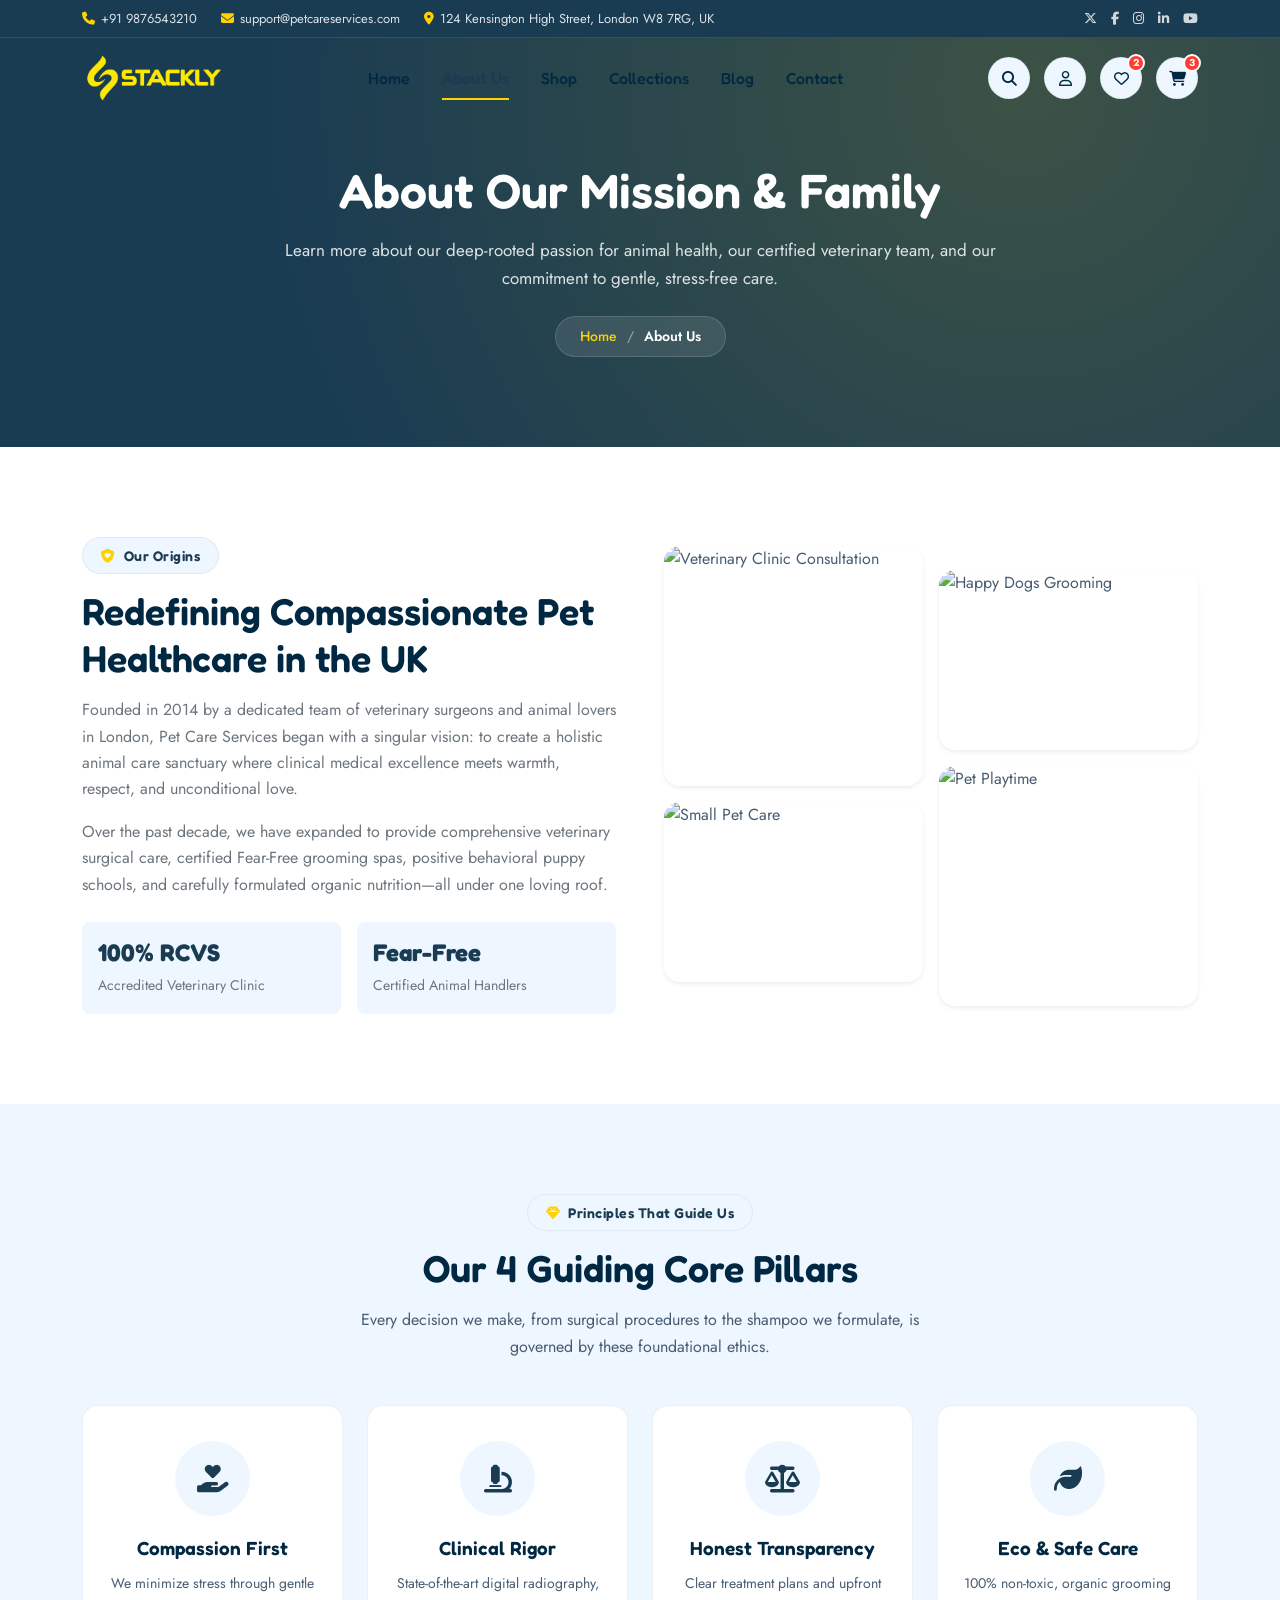
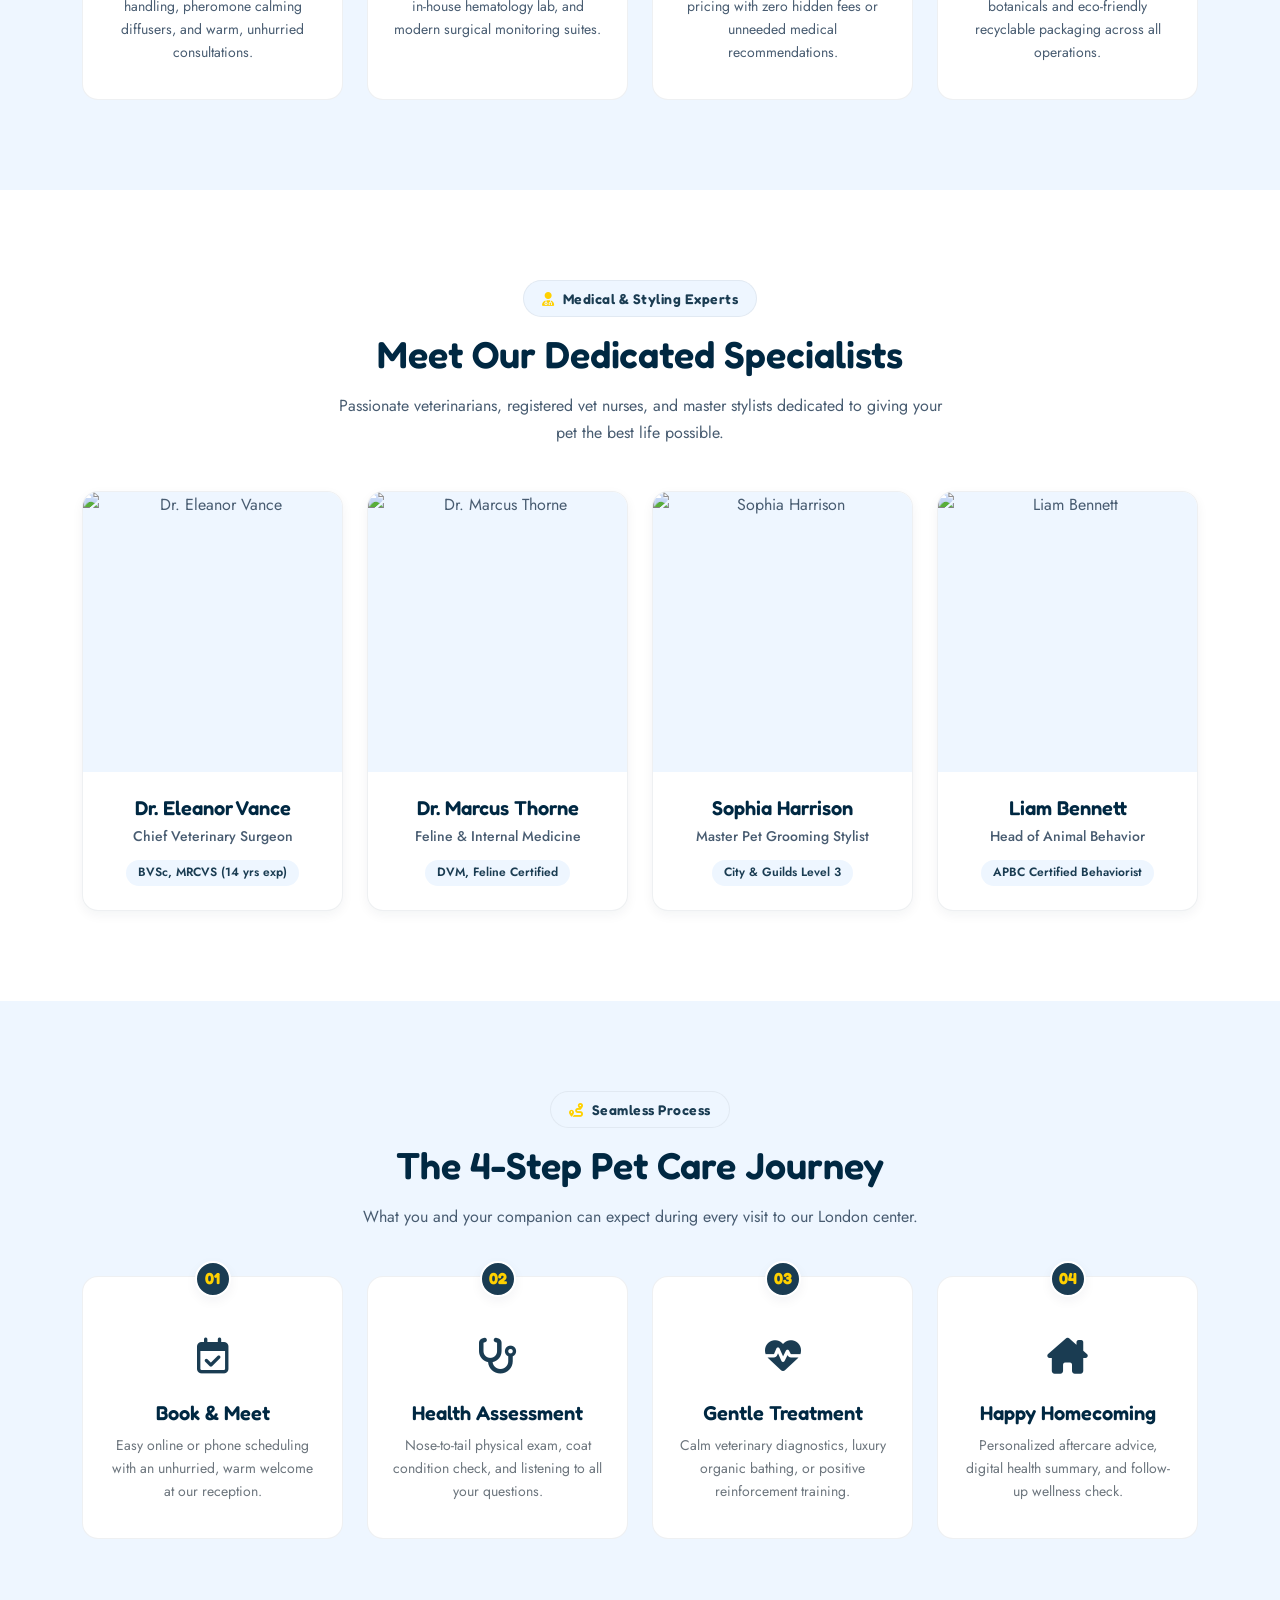
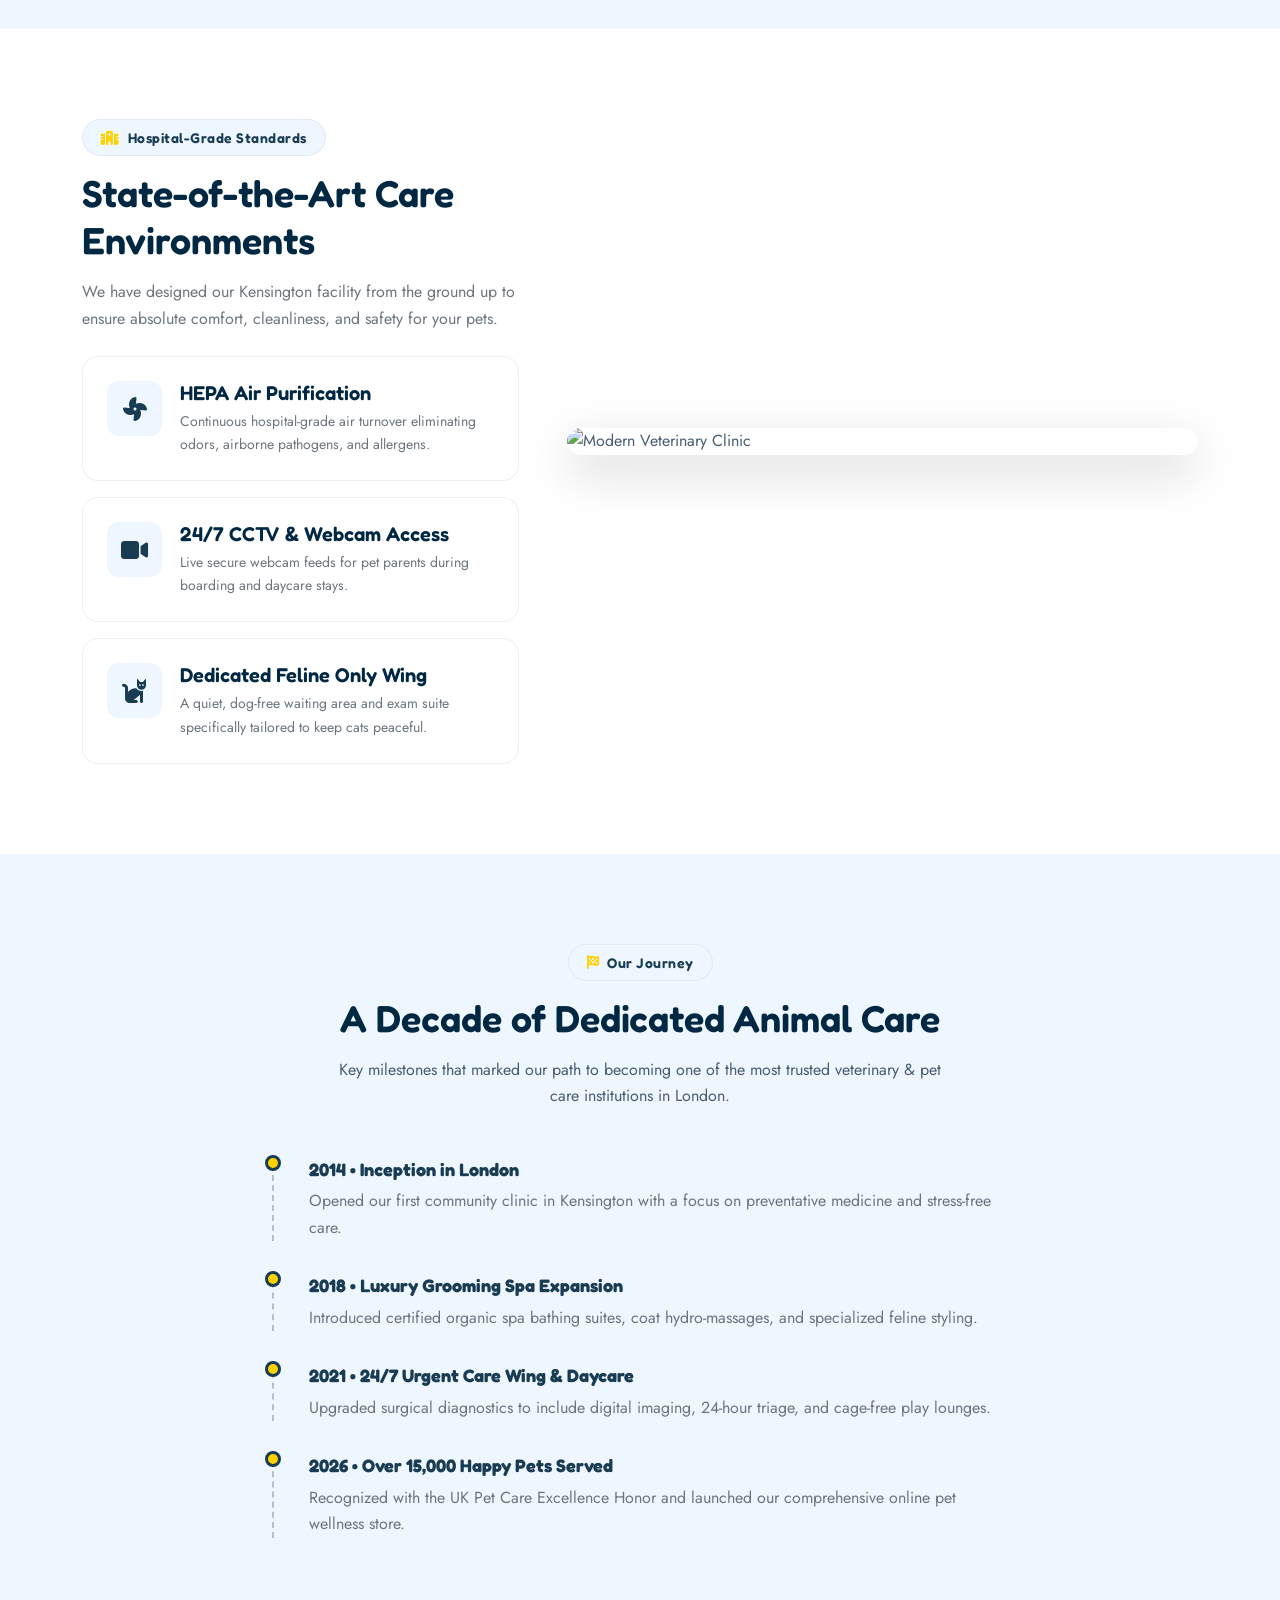
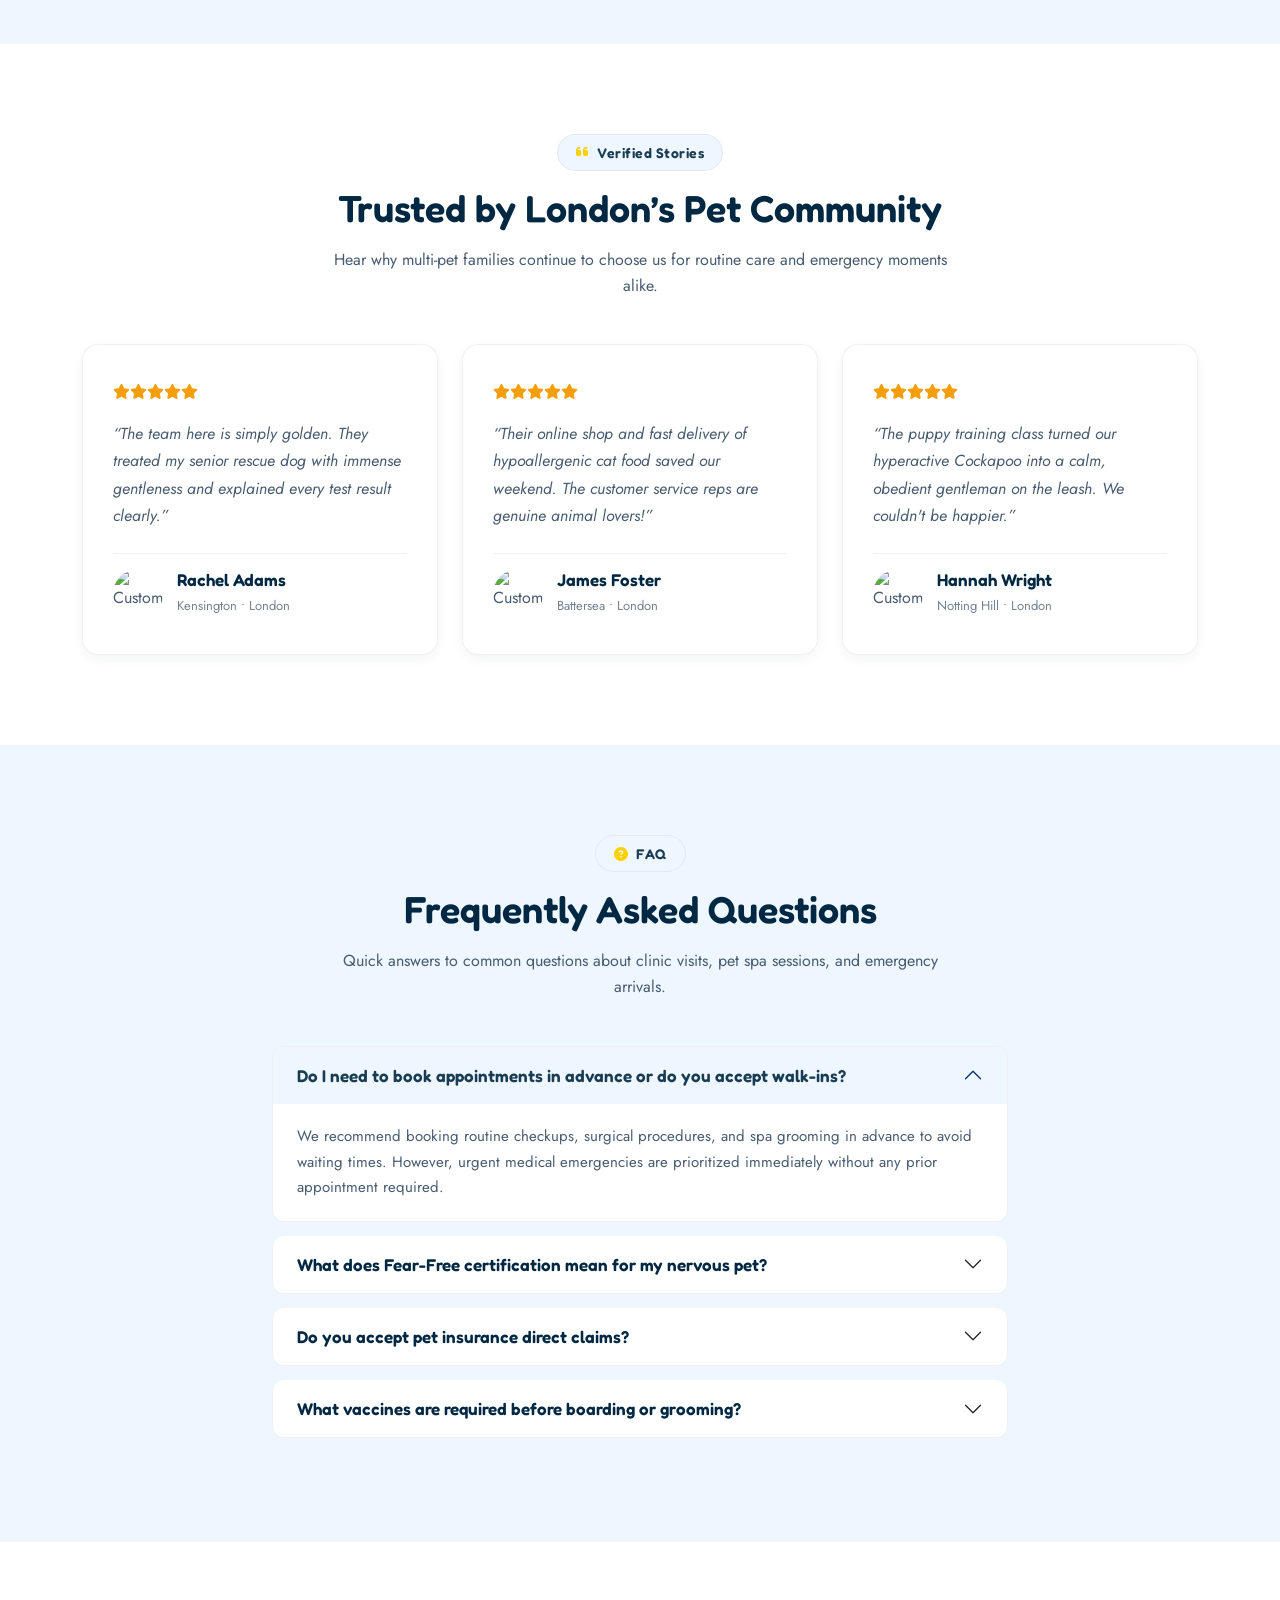
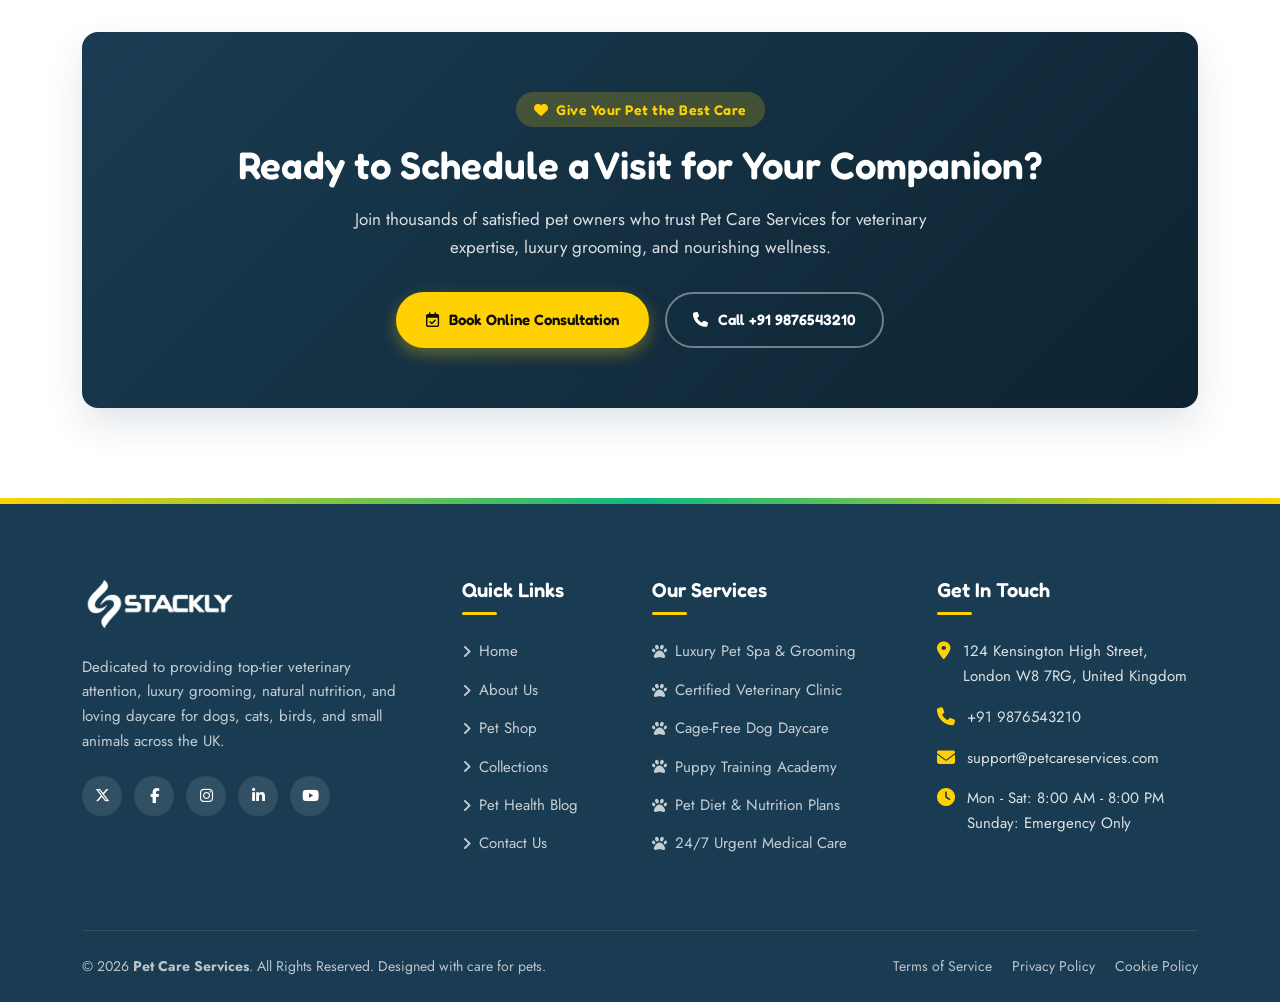
==== commit 5d0f5913: "refactor: home page corrections" ====
--- a/pages/about.html
+++ b/pages/about.html
@@ -239,15 +239,9 @@
                     alt="Dr. Eleanor Vance"
                   />
                   <div class="team-social-overlay">
-                    <a href="https://linkedin.com" target="_blank"
-                      ><i class="fa-brands fa-linkedin-in"></i
-                    ></a>
-                    <a href="https://twitter.com" target="_blank"
-                      ><i class="fa-brands fa-x-twitter"></i
-                    ></a>
-                    <a href="mailto:support@petcareservices.com"
-                      ><i class="fa-solid fa-envelope"></i
-                    ></a>
+                    <a href="#"><i class="fa-brands fa-linkedin-in"></i></a>
+                    <a href="#"><i class="fa-brands fa-x-twitter"></i></a>
+                    <a href="#"><i class="fa-solid fa-envelope"></i></a>
                   </div>
                 </div>
                 <div class="team-info">
@@ -267,15 +261,9 @@
                     alt="Dr. Marcus Thorne"
                   />
                   <div class="team-social-overlay">
-                    <a href="https://linkedin.com" target="_blank"
-                      ><i class="fa-brands fa-linkedin-in"></i
-                    ></a>
-                    <a href="https://twitter.com" target="_blank"
-                      ><i class="fa-brands fa-x-twitter"></i
-                    ></a>
-                    <a href="mailto:support@petcareservices.com"
-                      ><i class="fa-solid fa-envelope"></i
-                    ></a>
+                    <a href="#"><i class="fa-brands fa-linkedin-in"></i></a>
+                    <a href="#"><i class="fa-brands fa-x-twitter"></i></a>
+                    <a href="#"><i class="fa-solid fa-envelope"></i></a>
                   </div>
                 </div>
                 <div class="team-info">
@@ -295,15 +283,9 @@
                     alt="Sophia Harrison"
                   />
                   <div class="team-social-overlay">
-                    <a href="https://linkedin.com" target="_blank"
-                      ><i class="fa-brands fa-linkedin-in"></i
-                    ></a>
-                    <a href="https://instagram.com" target="_blank"
-                      ><i class="fa-brands fa-instagram"></i
-                    ></a>
-                    <a href="mailto:support@petcareservices.com"
-                      ><i class="fa-solid fa-envelope"></i
-                    ></a>
+                    <a href="#"><i class="fa-brands fa-linkedin-in"></i></a>
+                    <a href="#"><i class="fa-brands fa-instagram"></i></a>
+                    <a href="#"><i class="fa-solid fa-envelope"></i></a>
                   </div>
                 </div>
                 <div class="team-info">
@@ -323,15 +305,9 @@
                     alt="Liam Bennett"
                   />
                   <div class="team-social-overlay">
-                    <a href="https://linkedin.com" target="_blank"
-                      ><i class="fa-brands fa-linkedin-in"></i
-                    ></a>
-                    <a href="https://twitter.com" target="_blank"
-                      ><i class="fa-brands fa-x-twitter"></i
-                    ></a>
-                    <a href="mailto:support@petcareservices.com"
-                      ><i class="fa-solid fa-envelope"></i
-                    ></a>
+                    <a href="#"><i class="fa-brands fa-linkedin-in"></i></a>
+                    <a href="#"><i class="fa-brands fa-x-twitter"></i></a>
+                    <a href="#"><i class="fa-solid fa-envelope"></i></a>
                   </div>
                 </div>
                 <div class="team-info">
@@ -833,12 +809,12 @@
               wellness.
             </p>
             <div class="d-flex flex-wrap justify-content-center gap-3">
-              <a href="contact.html" class="theme-btn"
+              <a href="#" class="theme-btn"
                 ><i class="fa-regular fa-calendar-check"></i> Book Online
                 Consultation</a
               >
               <a
-                href="tel:+919876543210"
+                href="#"
                 class="theme-btn-outline"
                 style="color: #ffffff; border-color: rgba(255, 255, 255, 0.4)"
                 ><i class="fa-solid fa-phone"></i> Call +91 9876543210</a
--- a/assets/css/styles.css
+++ b/assets/css/styles.css
@@ -1180,6 +1180,7 @@
   font-weight: 600;
   padding: 4px 12px;
   border-radius: 20px;
+  z-index: 1;
 }
 
 .product-actions {
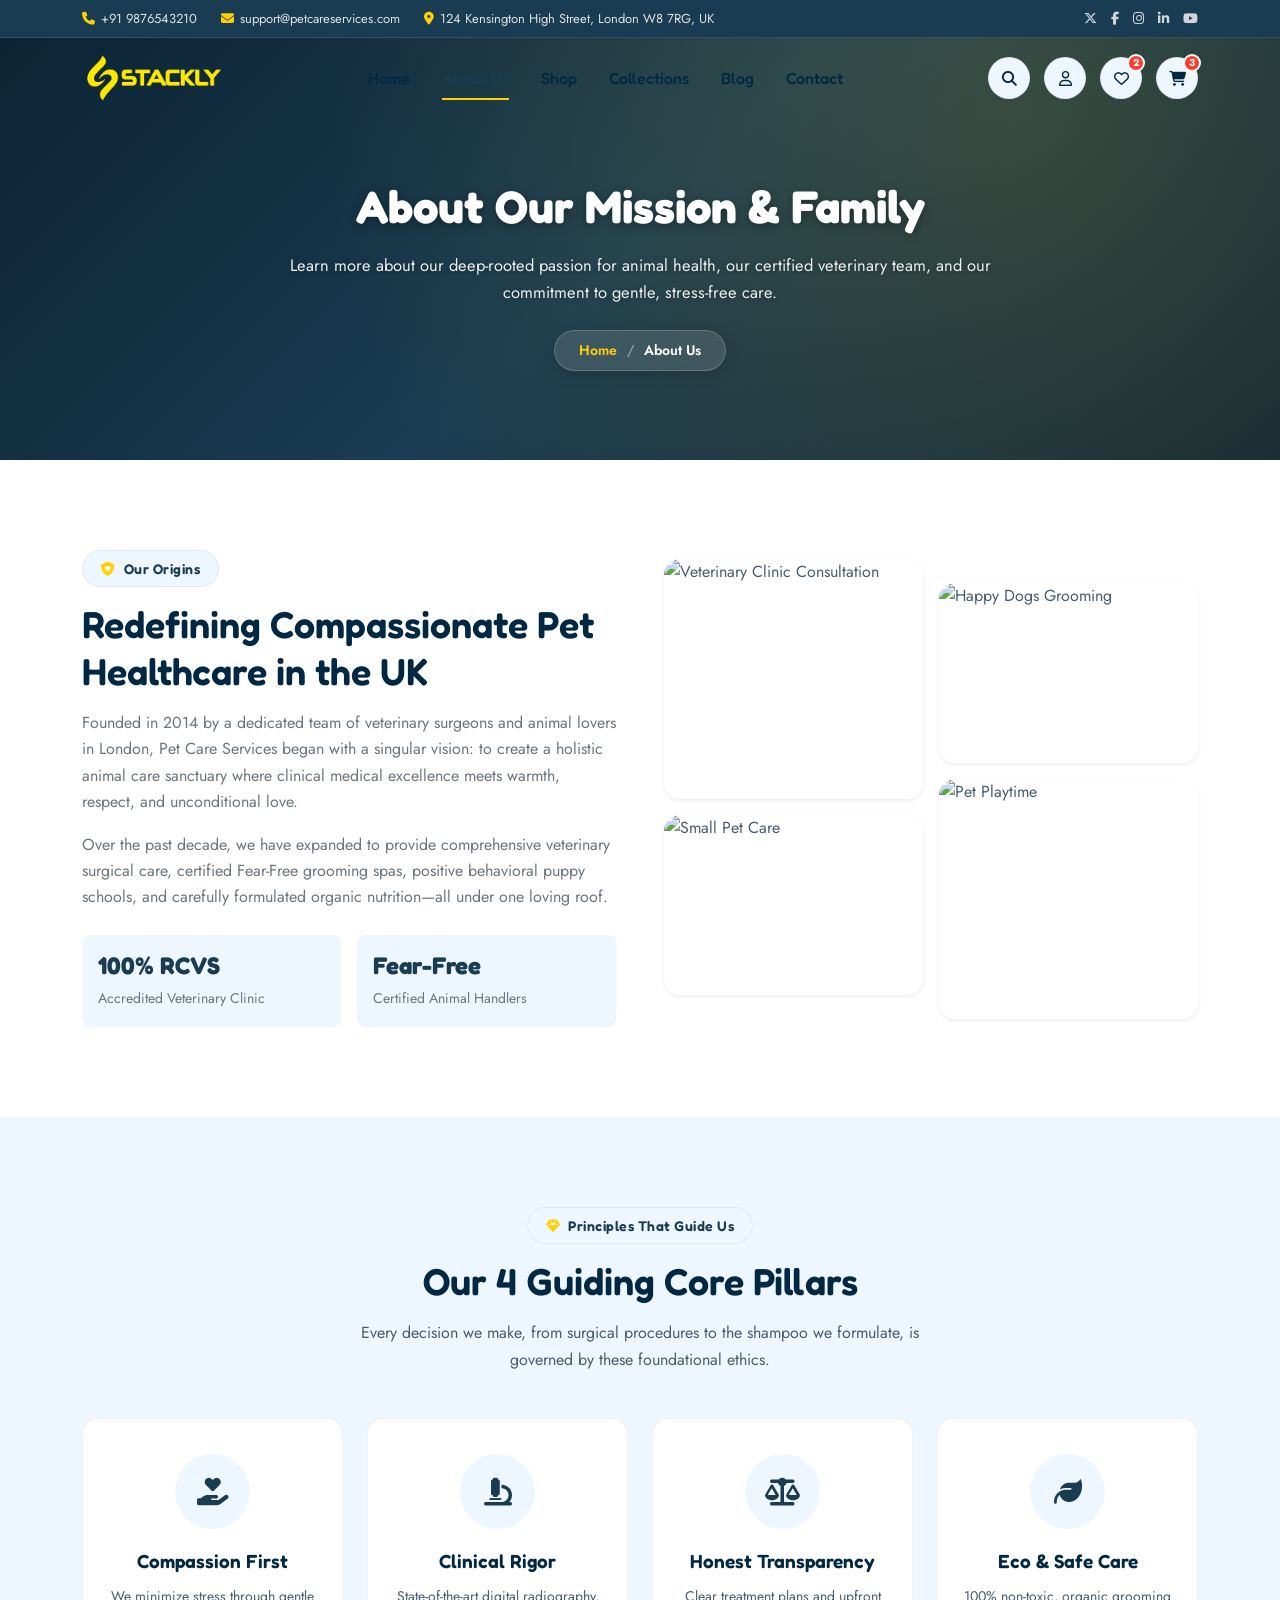
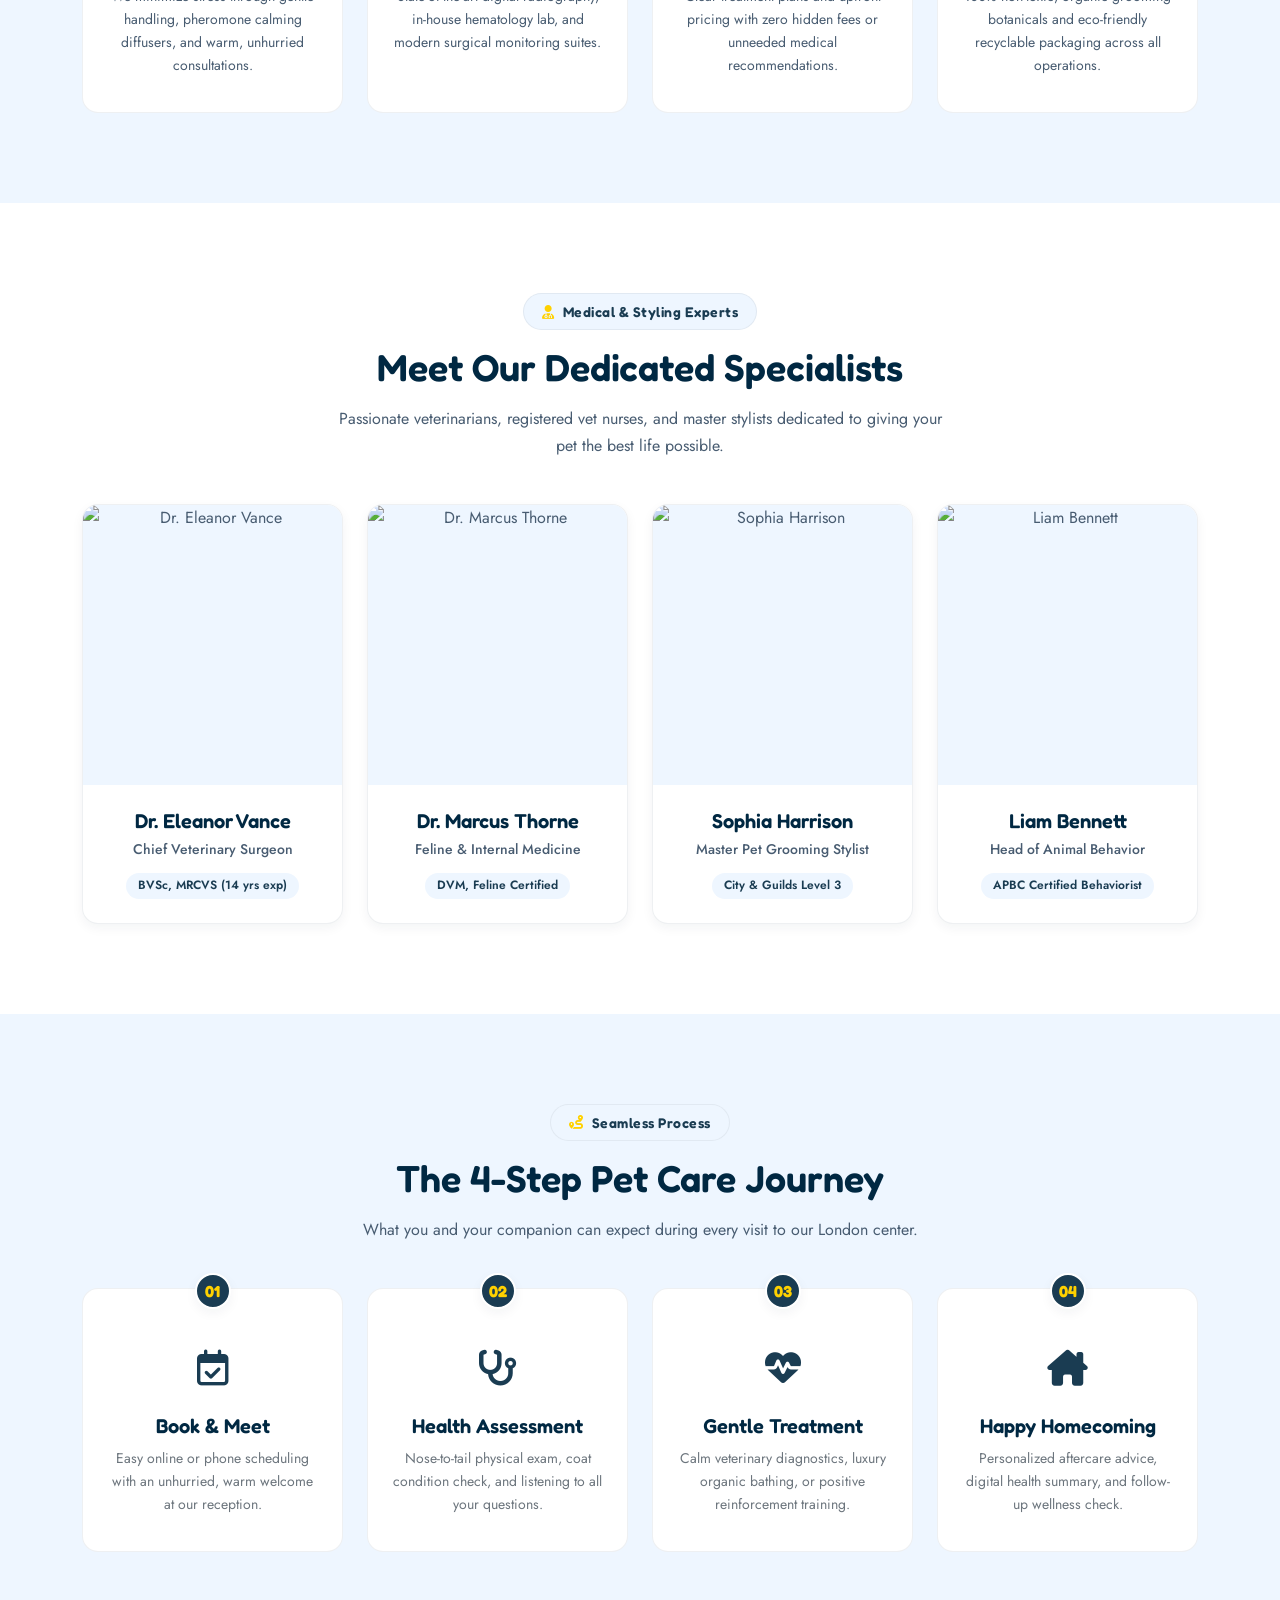
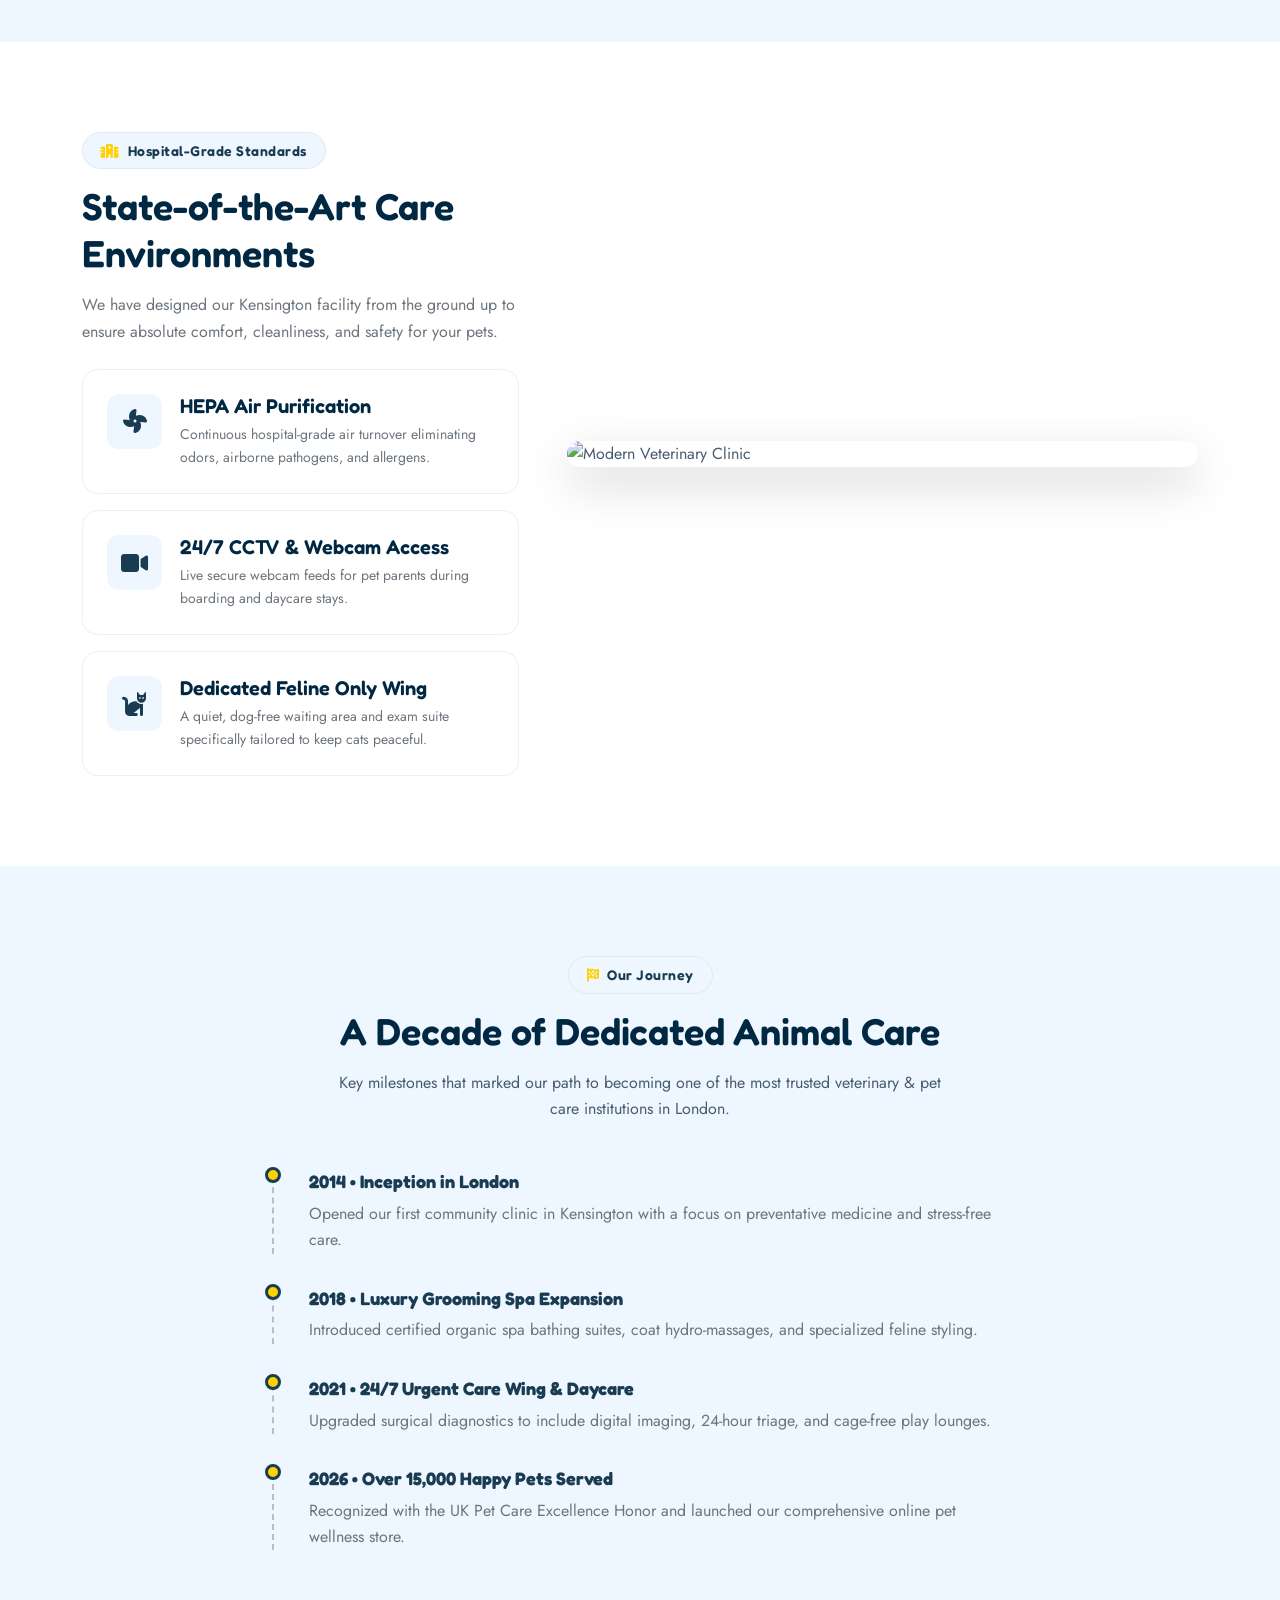
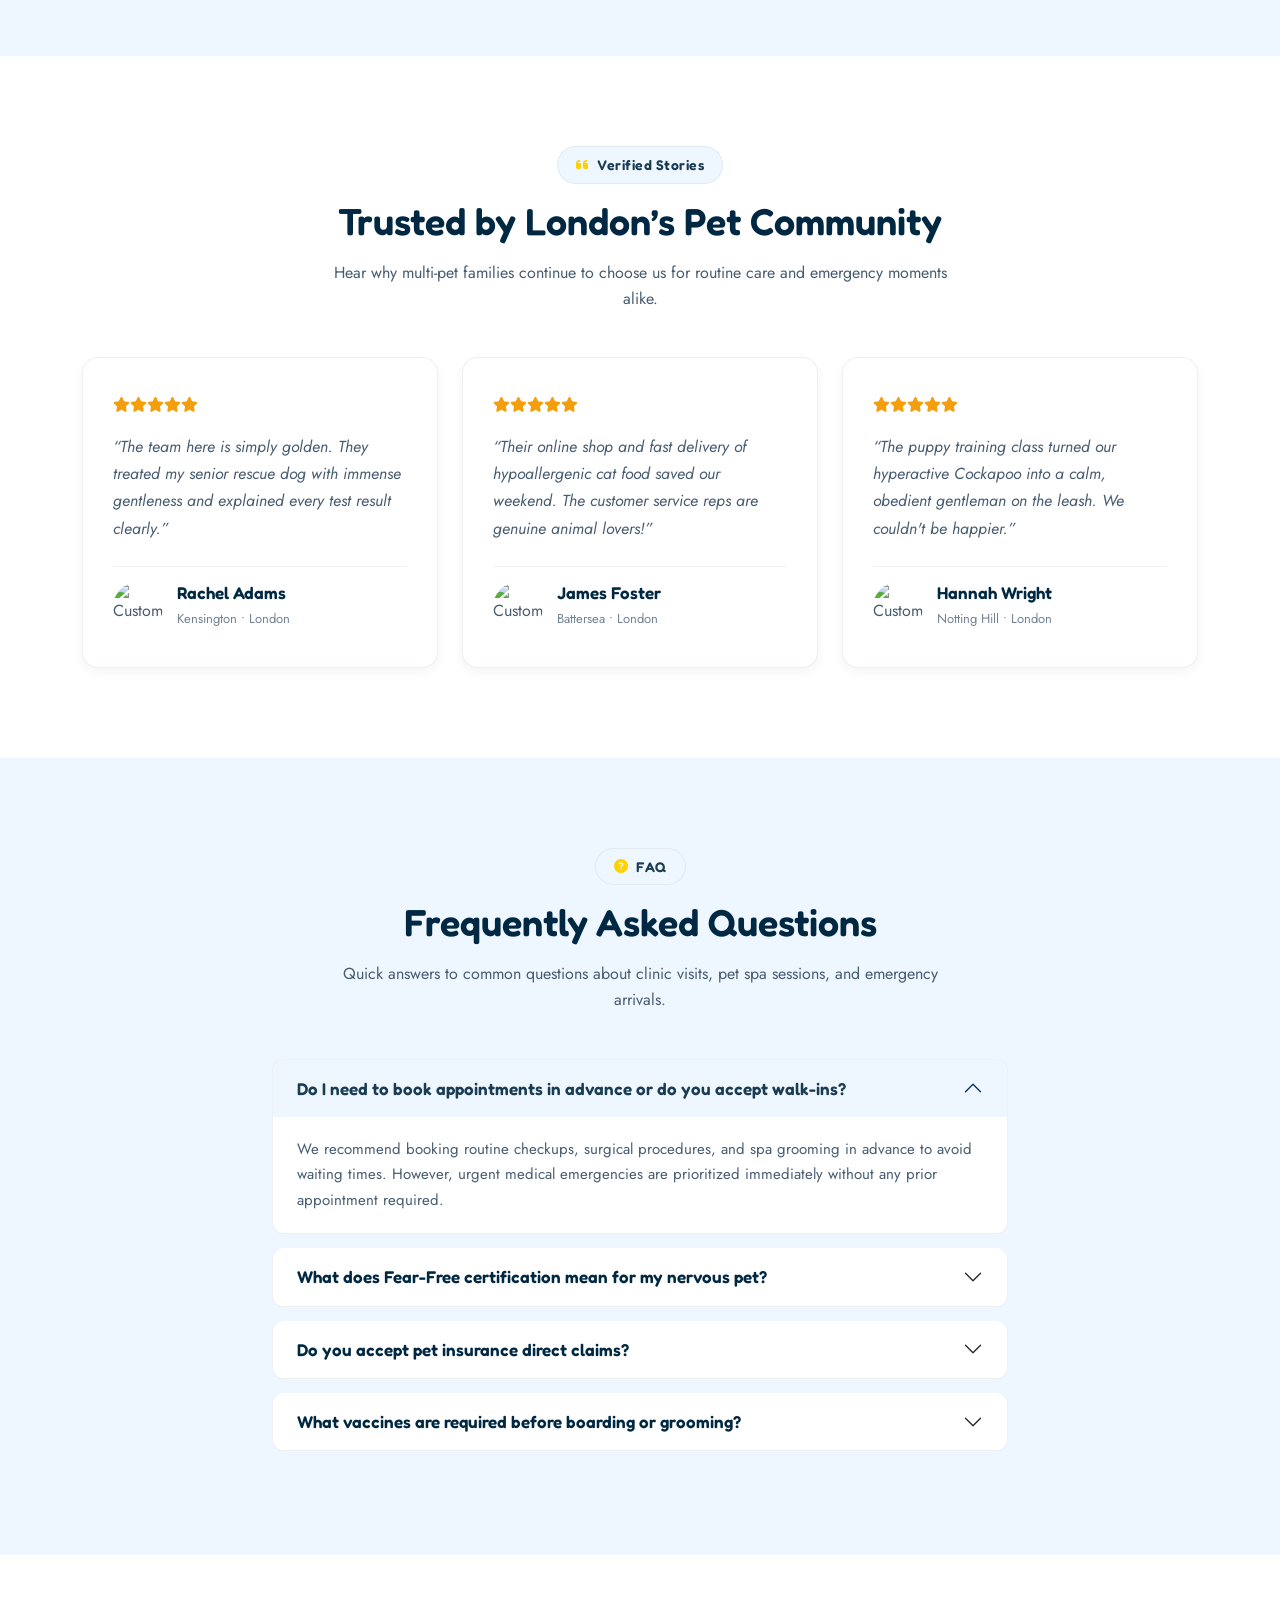
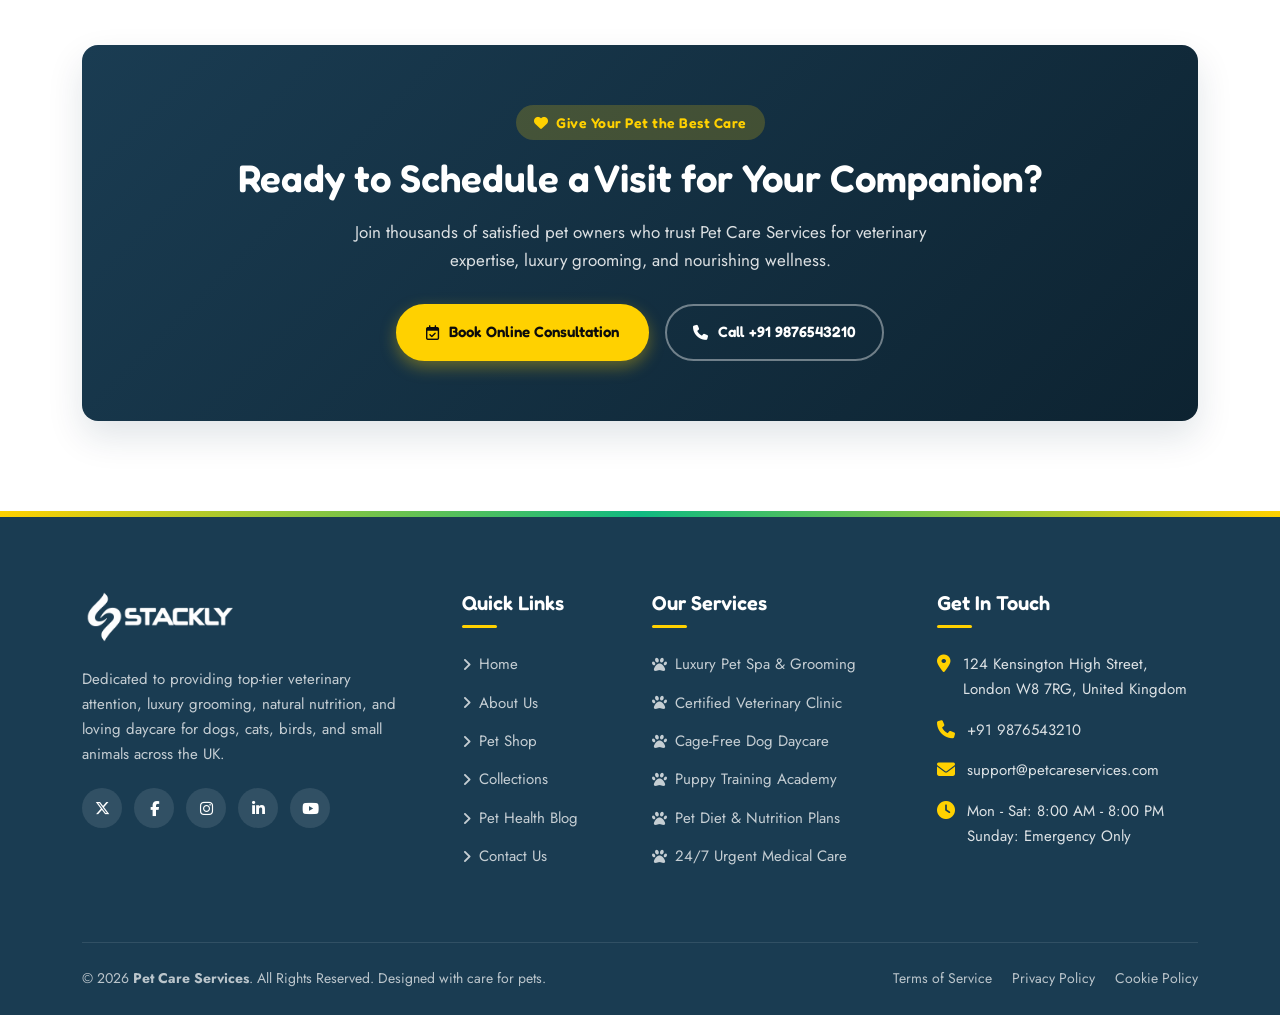
==== commit 112184c8: "refactor: banner section changes" ====
--- a/pages/about.html
+++ b/pages/about.html
@@ -34,7 +34,7 @@
 
     <main>
       <!-- SECTION 1: Shared Subpage Banner Section -->
-      <section class="page-banner-section">
+      <section class="page-banner-section banner-about">
         <div class="container">
           <div class="page-banner-content">
             <h1 class="page-banner-title">About Our Mission & Family</h1>
--- a/assets/css/styles.css
+++ b/assets/css/styles.css
@@ -1,18 +1,18 @@
-@import url('https://fonts.googleapis.com/css2?family=Fredoka:wght@300;400;500;600;700&family=Jost:ital,wght@0,300;0,400;0,500;0,600;0,700;0,800;1,400&display=swap');
+@import url("https://fonts.googleapis.com/css2?family=Fredoka:wght@300;400;500;600;700&family=Jost:ital,wght@0,300;0,400;0,500;0,600;0,700;0,800;1,400&display=swap");
 
 :root {
   --text-primary: #002842;
-  --text-secondary: #485C71;
-  --border-primary: #B7BEC8;
-  --border-secondary: #B7BEC83D;
-  --bg-primary: #1A3C52;
-  --bg-secondary: #EEF6FF;
-  --bg-tertiary: #E2EECD;
-  --icon-primary: #A0AAB6;
+  --text-secondary: #485c71;
+  --border-primary: #b7bec8;
+  --border-secondary: #b7bec83d;
+  --bg-primary: #1a3c52;
+  --bg-secondary: #eef6ff;
+  --bg-tertiary: #e2eecd;
+  --icon-primary: #a0aab6;
   --icon-secondary: #738293;
-  --primary-color: #FFD100;
-  --black-color: #0C0C0C;
-  --white-color: #FFFFFF;
+  --primary-color: #ffd100;
+  --black-color: #0c0c0c;
+  --white-color: #ffffff;
   --transition: all 0.3s ease;
   --primary-radius: 12px;
   --card-radius: 16px;
@@ -47,8 +47,18 @@
   overflow-x: hidden;
 }
 
-h1, h2, h3, h4, h5, h6,
-.h1, .h2, .h3, .h4, .h5, .h6 {
+h1,
+h2,
+h3,
+h4,
+h5,
+h6,
+.h1,
+.h2,
+.h3,
+.h4,
+.h5,
+.h6 {
   font-family: var(--title-font);
   color: var(--text-primary);
   font-weight: 600;
@@ -71,13 +81,17 @@
   display: block;
 }
 
-ul, ol {
+ul,
+ol {
   list-style: none;
   margin: 0;
   padding: 0;
 }
 
-button, input, select, textarea {
+button,
+input,
+select,
+textarea {
   font-family: inherit;
   outline: none;
 }
@@ -170,7 +184,7 @@
 .theme-btn:hover {
   background-color: var(--bg-primary);
   color: var(--white-color);
-  border-color: var(--bg-primary);
+  border-color: var(--bg-secondary);
   transform: translateY(-3px);
   box-shadow: 0 10px 22px rgba(26, 60, 82, 0.25);
 }
@@ -330,13 +344,16 @@
   height: 48px;
   width: auto;
   object-fit: contain;
-  filter: brightness(0) saturate(100%) invert(84%) sepia(58%) saturate(1915%) hue-rotate(359deg) brightness(103%) contrast(106%);
+  filter: brightness(0) saturate(100%) invert(84%) sepia(58%) saturate(1915%)
+    hue-rotate(359deg) brightness(103%) contrast(106%);
   transition: var(--transition);
 }
 
 .site-header .site-logo:hover img {
   transform: scale(1.05);
-  filter: brightness(0) saturate(100%) invert(84%) sepia(58%) saturate(1915%) hue-rotate(359deg) brightness(110%) contrast(110%) drop-shadow(0 4px 12px rgba(255, 209, 0, 0.45));
+  filter: brightness(0) saturate(100%) invert(84%) sepia(58%) saturate(1915%)
+    hue-rotate(359deg) brightness(110%) contrast(110%)
+    drop-shadow(0 4px 12px rgba(255, 209, 0, 0.45));
 }
 
 .desktop-nav-menu {
@@ -363,7 +380,7 @@
 }
 
 .desktop-nav-menu > li > a::after {
-  content: '';
+  content: "";
   position: absolute;
   bottom: 0;
   left: 0;
@@ -708,63 +725,127 @@
 .page-banner-section {
   position: relative;
   background-color: var(--bg-primary);
-  padding: 160px 0 90px;
+  background-size: cover;
+  background-position: center center;
+  background-repeat: no-repeat;
+  min-height: 460px;
+  display: flex;
+  align-items: center;
+  justify-content: center;
+  padding: 175px 0 85px;
   overflow: hidden;
   color: var(--white-color);
 }
 
 .page-banner-section::before {
-  content: '';
+  content: "";
   position: absolute;
   top: 0;
   left: 0;
   width: 100%;
   height: 100%;
-  background: radial-gradient(circle at 80% 20%, rgba(255, 209, 0, 0.15) 0%, rgba(26, 60, 82, 0.95) 70%);
+  background: linear-gradient(
+    135deg,
+    rgba(10, 31, 46, 0.88) 0%,
+    rgba(26, 60, 82, 0.8) 50%,
+    rgba(12, 34, 50, 0.88) 100%
+  );
+  z-index: 1;
   pointer-events: none;
+}
+
+.page-banner-section::after {
+  content: "";
+  position: absolute;
+  top: 0;
+  left: 0;
+  width: 100%;
+  height: 100%;
+  background: radial-gradient(
+    circle at 80% 25%,
+    rgba(255, 209, 0, 0.14) 0%,
+    transparent 65%
+  );
+  z-index: 1;
+  pointer-events: none;
+}
+
+/* Page-specific banner background images */
+.page-banner-section.banner-about {
+  background-image: url("https://images.unsplash.com/photo-1548767797-d8c844163c4c?auto=format&fit=crop&w=1920&q=80");
+}
+
+.page-banner-section.banner-shop {
+  background-image: url("https://images.unsplash.com/photo-1589924691995-400dc9ecc119?auto=format&fit=crop&w=1920&q=80");
+}
+
+.page-banner-section.banner-collections {
+  background-image: url("https://images.unsplash.com/photo-1516734212186-a967f81ad0d7?auto=format&fit=crop&w=1920&q=80");
+}
+
+.page-banner-section.banner-blog {
+  background-image: url("https://images.unsplash.com/photo-1587300003388-59208cc962cb?auto=format&fit=crop&w=1920&q=80");
+}
+
+.page-banner-section.banner-contact {
+  background-image: url("https://images.unsplash.com/photo-1576201836106-db1758fd1c97?auto=format&fit=crop&w=1920&q=80");
+}
+
+.page-banner-section .container {
+  position: relative;
+  z-index: 2;
+  width: 100%;
 }
 
 .page-banner-content {
   position: relative;
   z-index: 2;
   text-align: center;
-  max-width: 780px;
+  max-width: 800px;
   margin: 0 auto;
+  display: flex;
+  flex-direction: column;
+  align-items: center;
+  justify-content: center;
 }
 
 .page-banner-title {
   color: var(--white-color);
-  font-size: 3rem;
+  font-size: 2.85rem;
+  font-weight: 700;
+  line-height: 1.25;
   margin-bottom: 16px;
-}
-
-@media (max-width: 767px) {
-  .page-banner-title {
-    font-size: 2.2rem;
-  }
+  text-shadow: 0 2px 10px rgba(0, 0, 0, 0.35);
 }
 
 .page-banner-desc {
-  color: rgba(255, 255, 255, 0.85);
-  font-size: 17px;
+  color: rgba(255, 255, 255, 0.92);
+  font-size: 16.5px;
+  line-height: 1.65;
   margin-bottom: 24px;
+  max-width: 720px;
+  text-shadow: 0 1px 4px rgba(0, 0, 0, 0.25);
 }
 
 .page-breadcrumbs {
   display: inline-flex;
   align-items: center;
   gap: 10px;
-  background-color: rgba(255, 255, 255, 0.1);
-  backdrop-filter: blur(5px);
+  background-color: rgba(255, 255, 255, 0.12);
+  backdrop-filter: blur(8px);
+  -webkit-backdrop-filter: blur(8px);
   padding: 8px 24px;
   border-radius: 50px;
-  border: 1px solid rgba(255, 255, 255, 0.15);
+  border: 1px solid rgba(255, 255, 255, 0.2);
   font-size: 14px;
+  box-shadow: 0 4px 15px rgba(0, 0, 0, 0.15);
 }
 
 .page-breadcrumbs a {
   color: var(--primary-color);
-  font-weight: 500;
+  font-weight: 600;
+  text-decoration: none;
+  transition: var(--transition);
 }
 
 .page-breadcrumbs a:hover {
@@ -772,12 +853,40 @@
 }
 
 .page-breadcrumbs span.separator {
-  color: rgba(255, 255, 255, 0.5);
+  color: rgba(255, 255, 255, 0.55);
 }
 
 .page-breadcrumbs span.current {
   color: var(--white-color);
   font-weight: 600;
+}
+
+@media (max-width: 991px) {
+  .page-banner-section {
+    min-height: 400px;
+    padding: 155px 0 75px;
+  }
+  .page-banner-title {
+    font-size: 2.35rem;
+  }
+}
+
+@media (max-width: 767px) {
+  .page-banner-section {
+    min-height: 360px;
+    padding: 140px 0 65px;
+  }
+  .page-banner-title {
+    font-size: 1.95rem;
+  }
+  .page-banner-desc {
+    font-size: 15px;
+    margin-bottom: 20px;
+  }
+  .page-breadcrumbs {
+    padding: 6px 18px;
+    font-size: 13px;
+  }
 }
 
 /* ==========================================================================
@@ -793,7 +902,7 @@
 }
 
 .hero-home-section::before {
-  content: '';
+  content: "";
   position: absolute;
   top: -100px;
   right: -100px;
@@ -843,7 +952,7 @@
 }
 
 .hero-main-title span::after {
-  content: '';
+  content: "";
   position: absolute;
   bottom: 8px;
   left: 0;
@@ -952,7 +1061,8 @@
 }
 
 @keyframes floatAnim {
-  0%, 100% {
+  0%,
+  100% {
     transform: translateY(0);
   }
   50% {
@@ -1062,7 +1172,7 @@
 }
 
 .service-card::before {
-  content: '';
+  content: "";
   position: absolute;
   top: 0;
   left: 0;
@@ -1790,13 +1900,18 @@
 }
 
 .site-footer::before {
-  content: '';
+  content: "";
   position: absolute;
   top: 0;
   left: 0;
   width: 100%;
   height: 6px;
-  background: linear-gradient(90deg, var(--primary-color) 0%, #10b981 50%, var(--primary-color) 100%);
+  background: linear-gradient(
+    90deg,
+    var(--primary-color) 0%,
+    #10b981 50%,
+    var(--primary-color) 100%
+  );
 }
 
 .footer-widget-title {
@@ -1808,7 +1923,7 @@
 }
 
 .footer-widget-title::after {
-  content: '';
+  content: "";
   position: absolute;
   bottom: 0;
   left: 0;
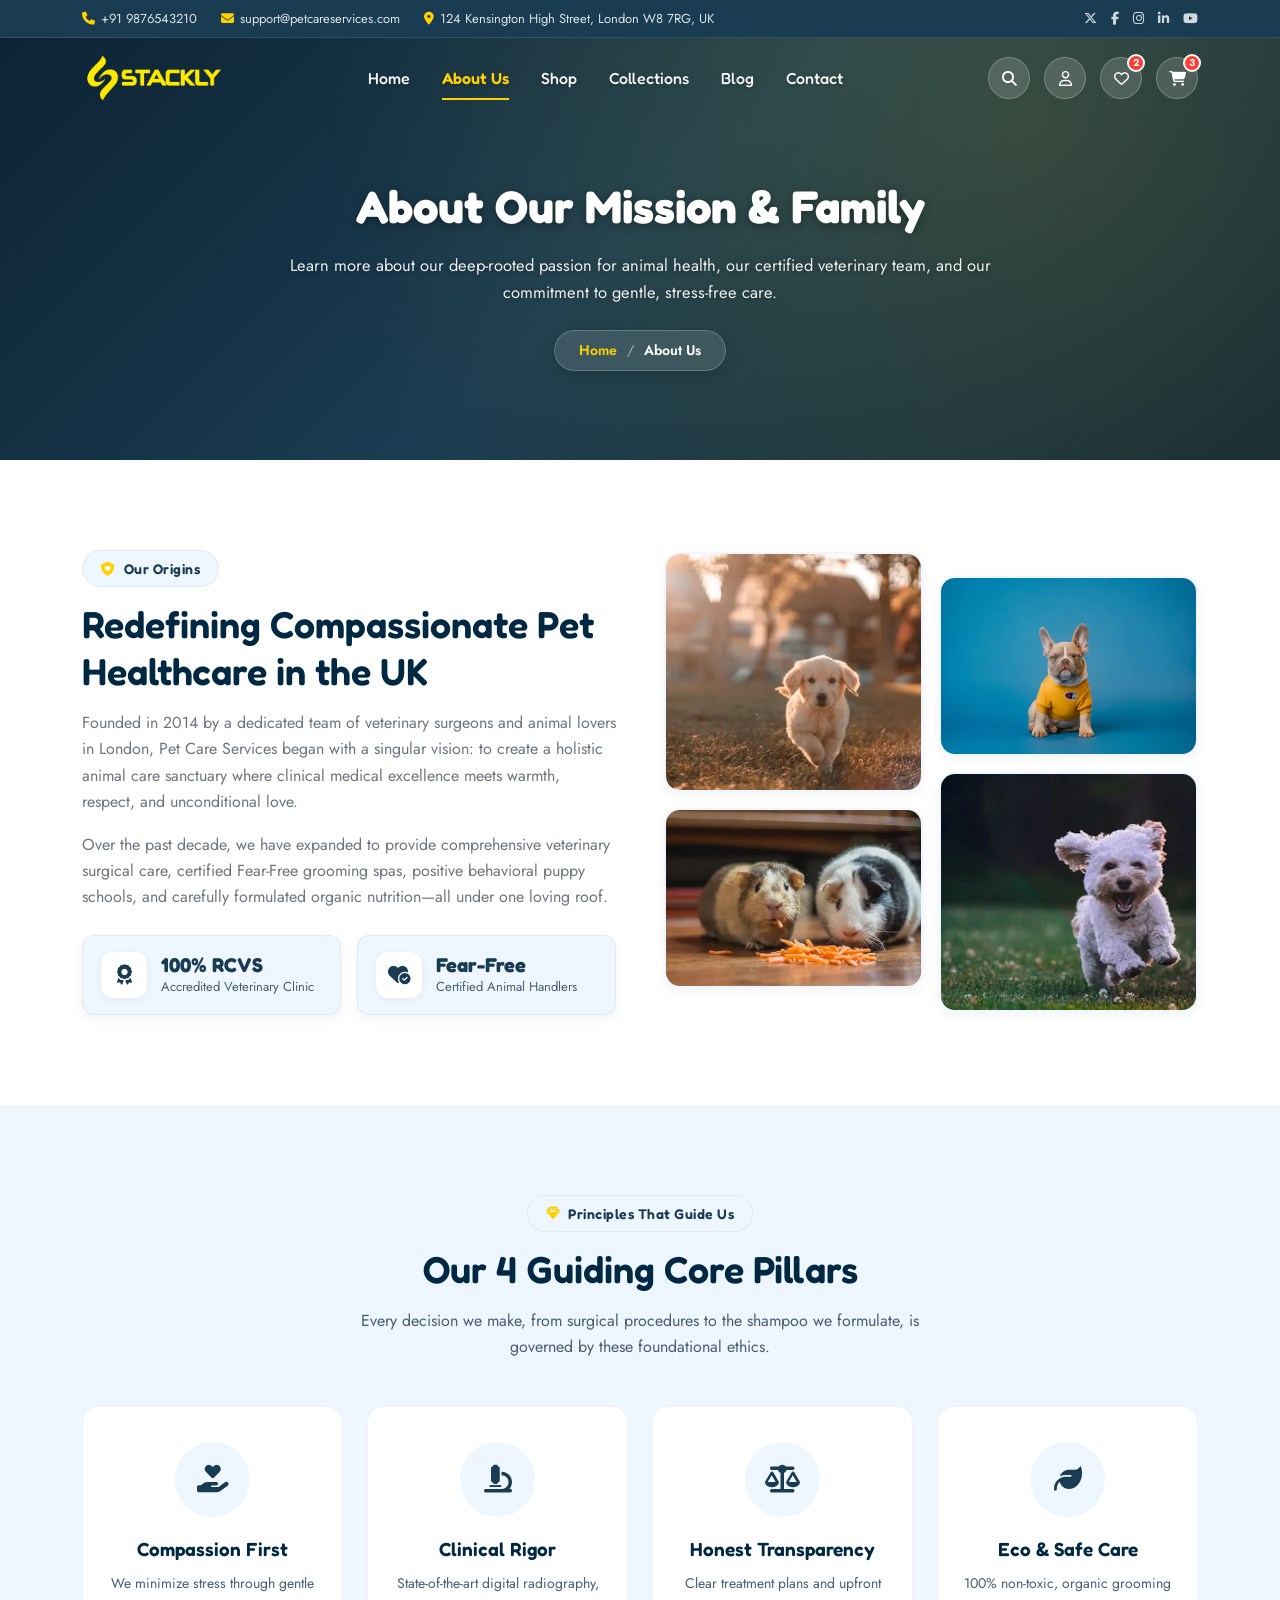
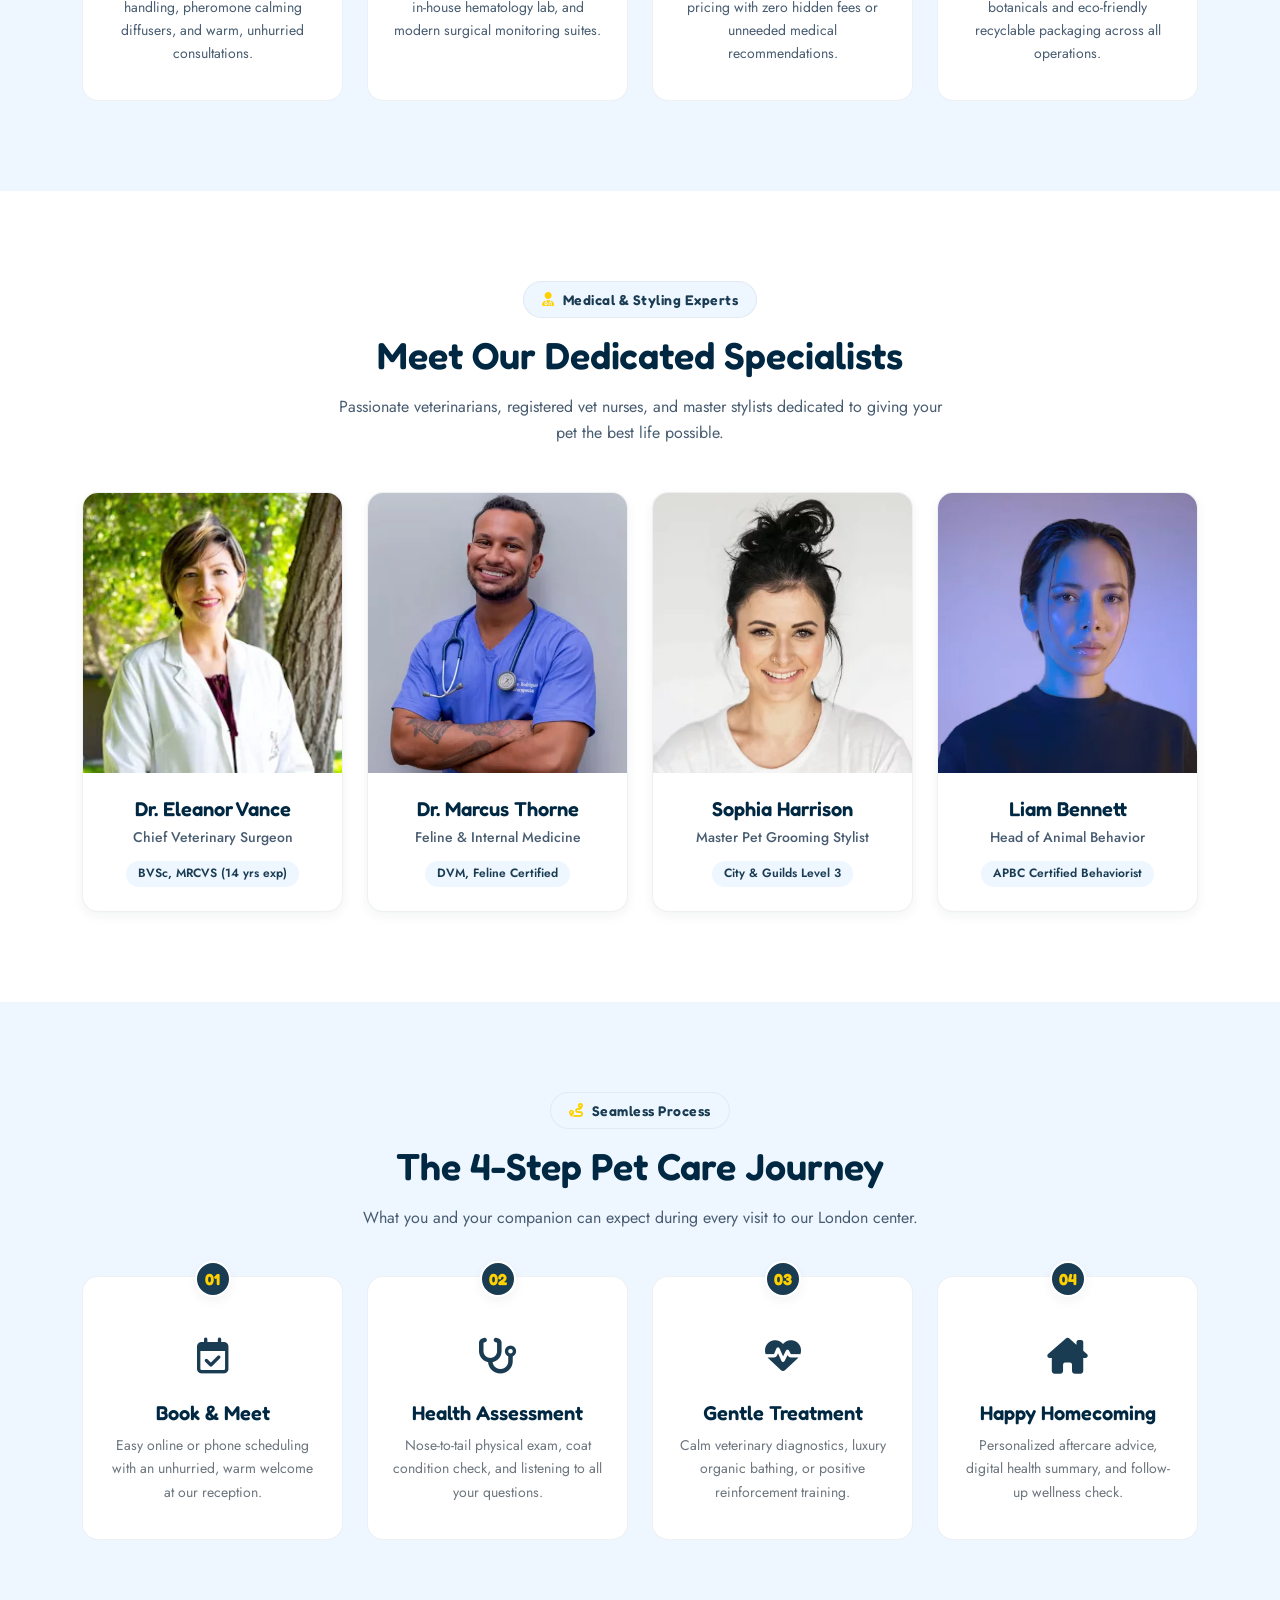
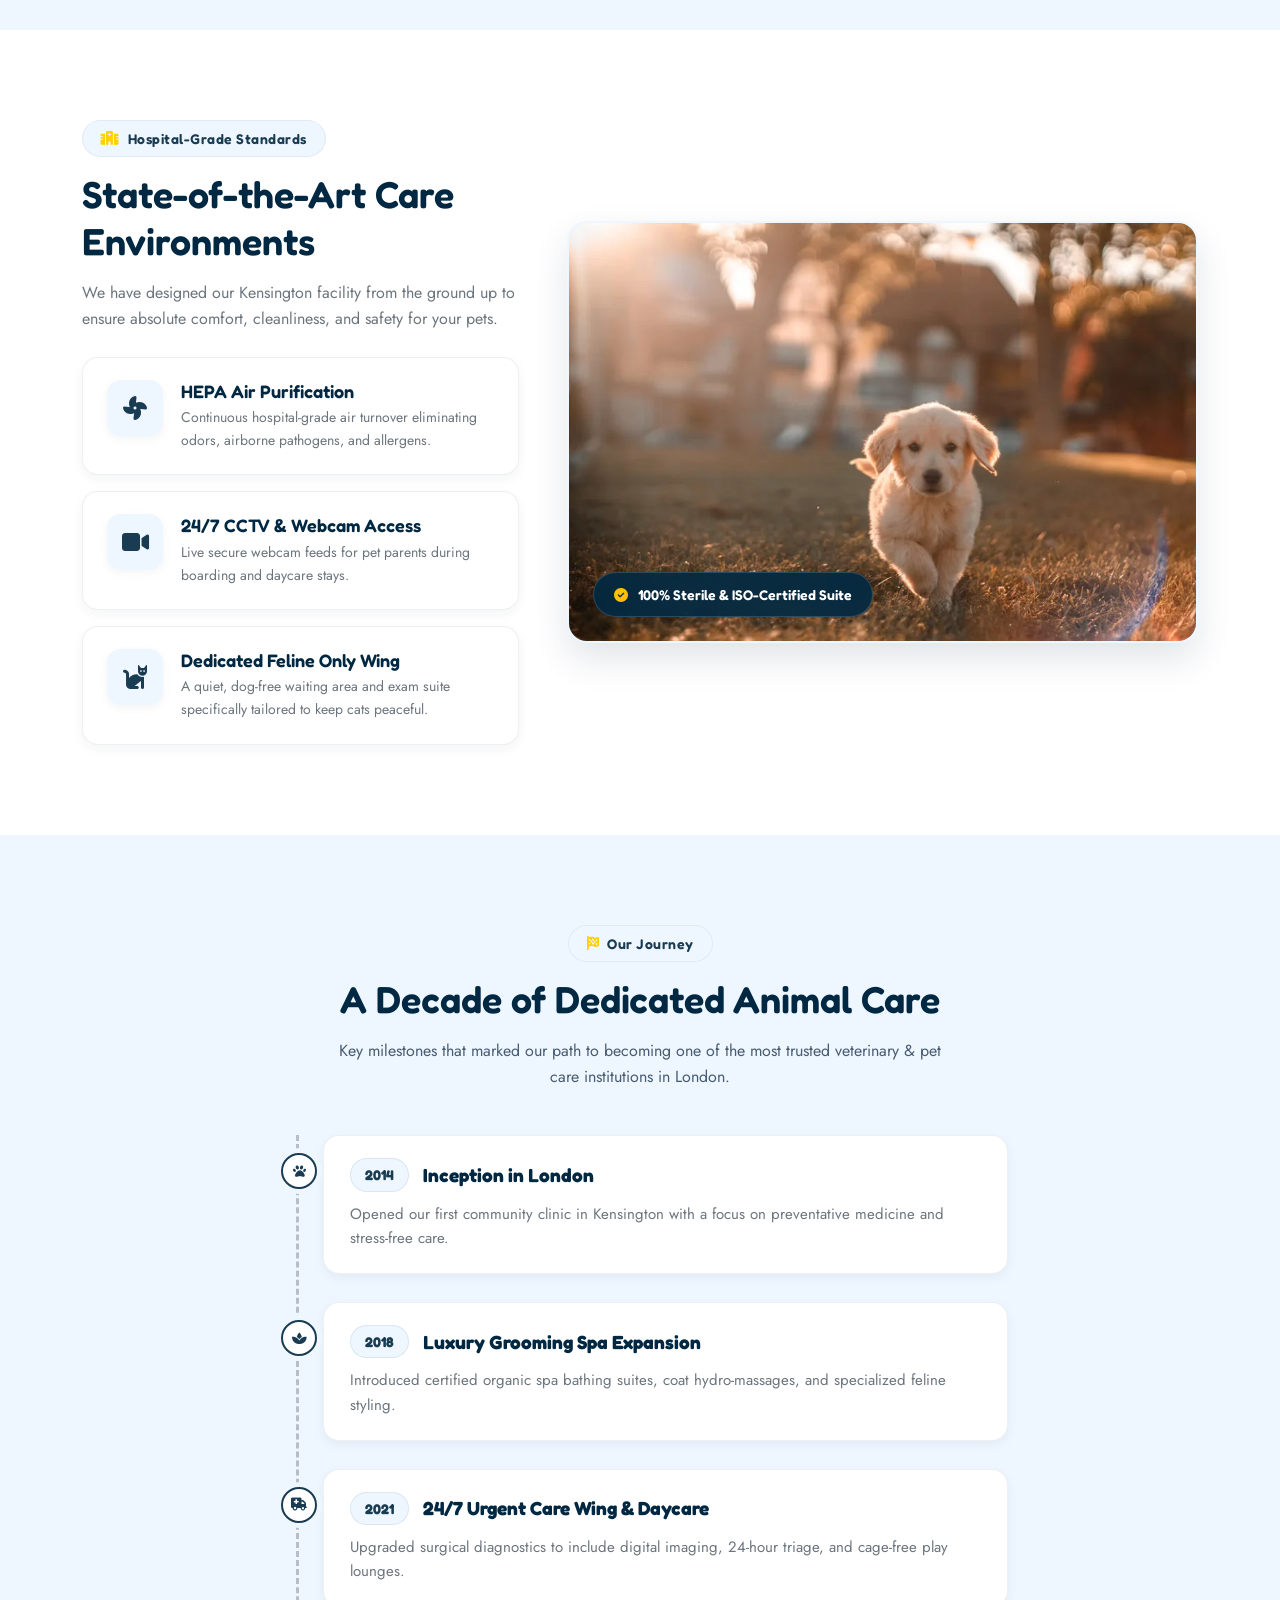
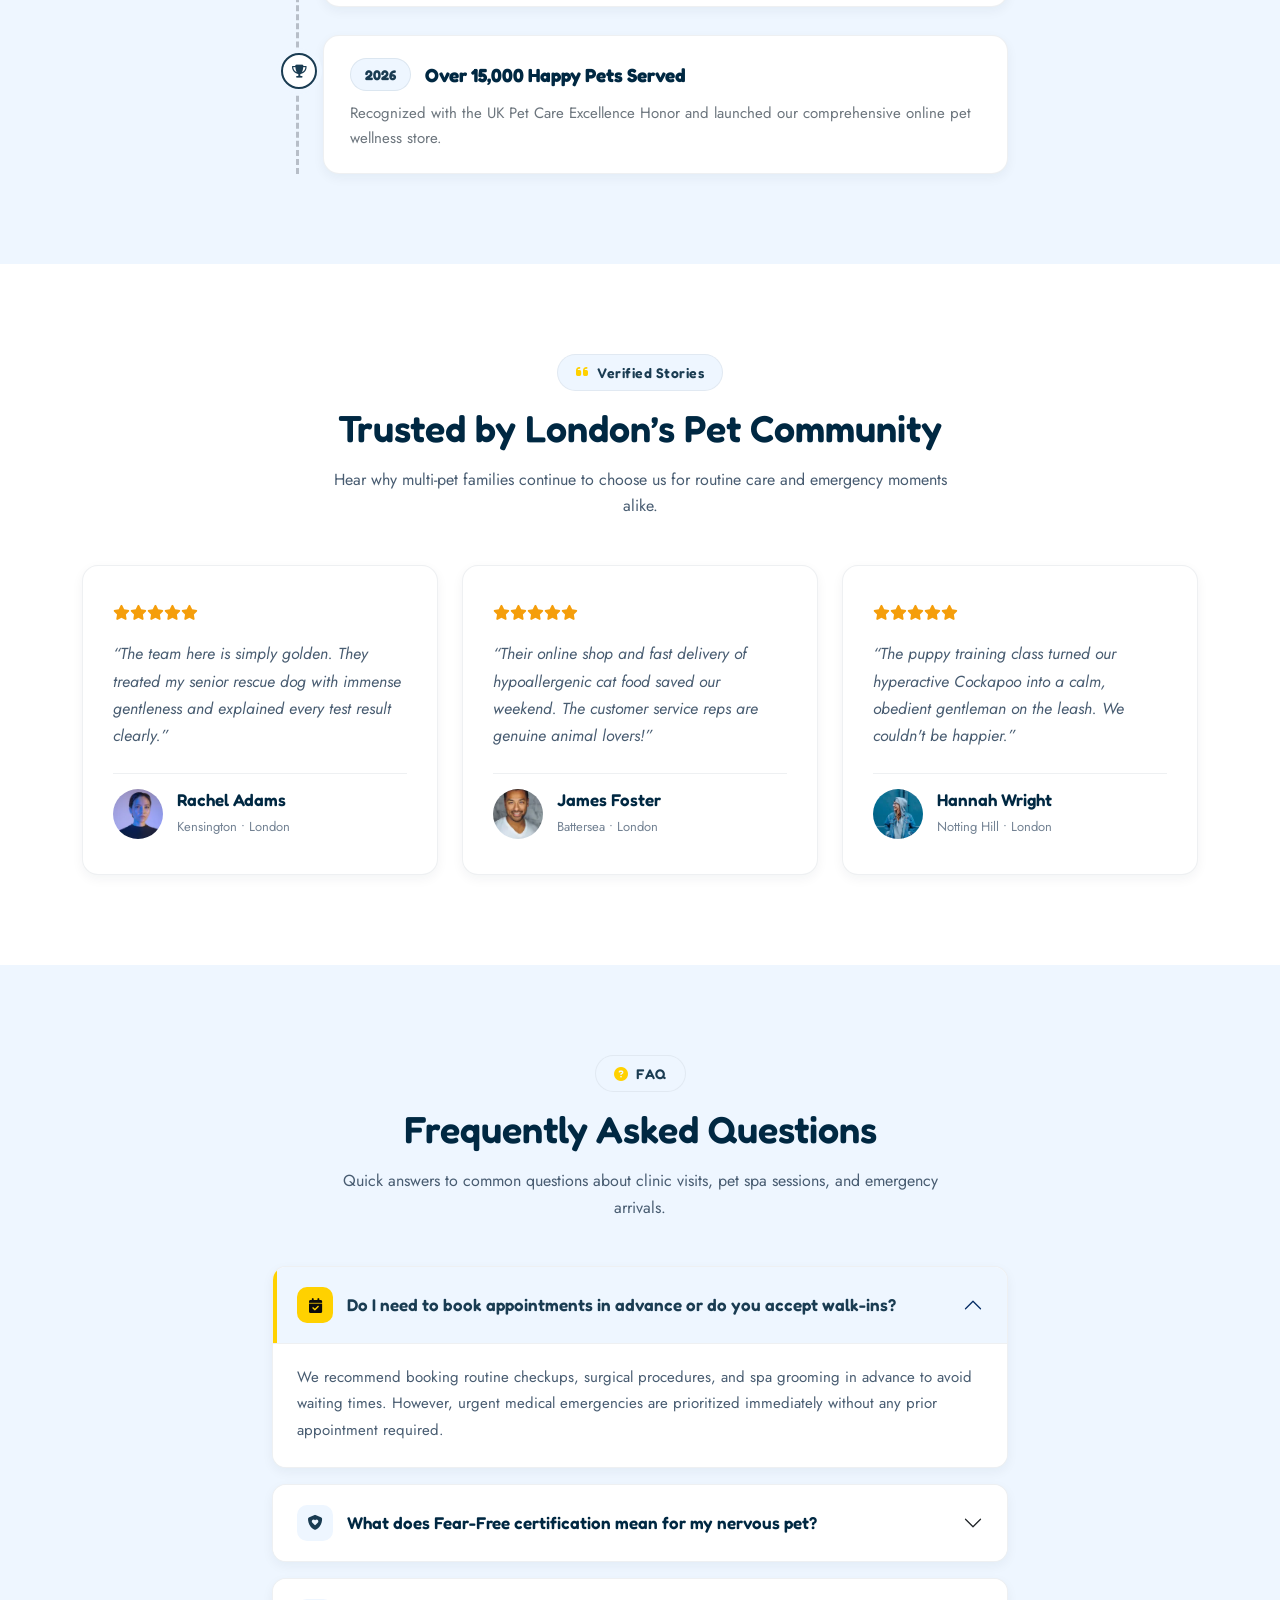
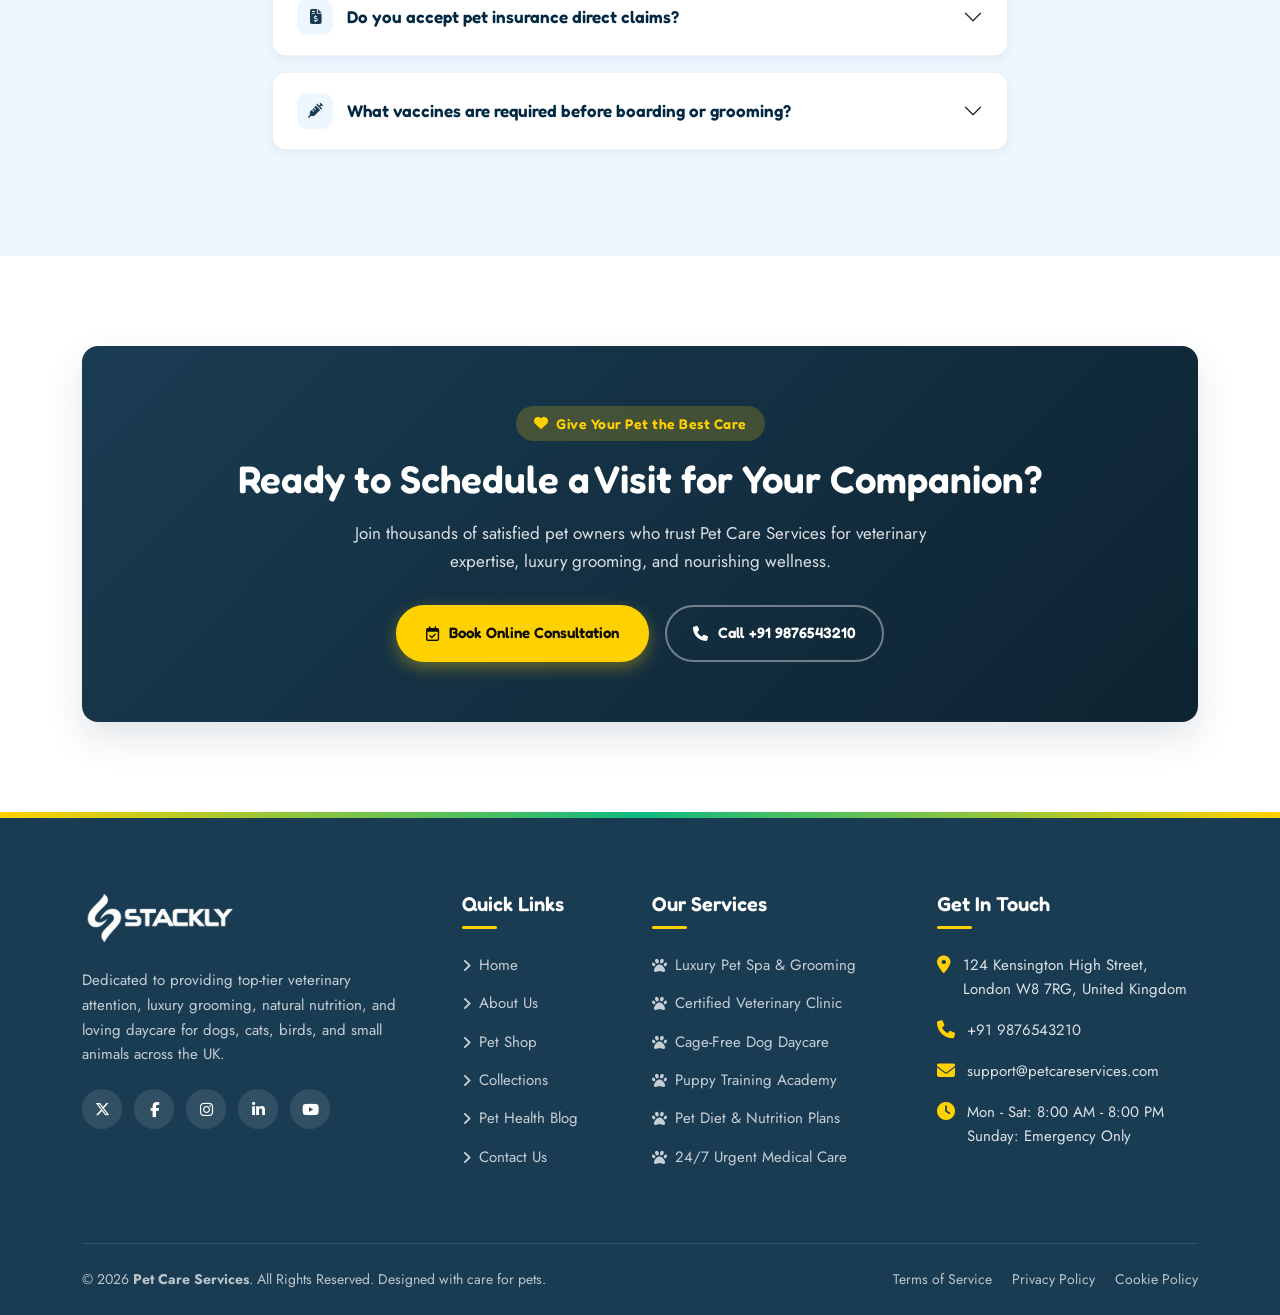
==== commit cb3ec857: "refactor: about page updated" ====
--- a/pages/about.html
+++ b/pages/about.html
@@ -28,7 +28,7 @@
     <link rel="stylesheet" href="../assets/css/styles.css" />
     <link rel="stylesheet" href="../assets/css/about.css" />
   </head>
-  <body>
+  <body class="inner-page">
     <!-- Header Placeholder (Common Component) -->
     <div id="header-placeholder"></div>
 
@@ -53,7 +53,7 @@
       </section>
 
       <!-- SECTION 2: Our Story & Compassionate Mission -->
-      <section class="section-padding bg-white">
+      <section class="section-padding bg-white our-story-section">
         <div class="container">
           <div class="row align-items-center g-5">
             <div class="col-lg-6">
@@ -78,63 +78,88 @@
               </p>
               <div class="row g-3">
                 <div class="col-6">
-                  <div
-                    class="p-3 rounded-3"
-                    style="background-color: var(--bg-secondary)"
-                  >
-                    <h4 class="fw-bold mb-1" style="color: var(--bg-primary)">
-                      100% RCVS
-                    </h4>
-                    <span class="small text-secondary"
-                      >Accredited Veterinary Clinic</span
-                    >
+                  <div class="story-stat-card">
+                    <div class="story-stat-icon">
+                      <i class="fa-solid fa-award"></i>
+                    </div>
+                    <div class="story-stat-info">
+                      <h4 class="story-stat-number">100% RCVS</h4>
+                      <span class="story-stat-label"
+                        >Accredited Veterinary Clinic</span
+                      >
+                    </div>
                   </div>
                 </div>
                 <div class="col-6">
-                  <div
-                    class="p-3 rounded-3"
-                    style="background-color: var(--bg-secondary)"
-                  >
-                    <h4 class="fw-bold mb-1" style="color: var(--bg-primary)">
-                      Fear-Free
-                    </h4>
-                    <span class="small text-secondary"
-                      >Certified Animal Handlers</span
-                    >
+                  <div class="story-stat-card">
+                    <div class="story-stat-icon">
+                      <i class="fa-solid fa-heart-circle-check"></i>
+                    </div>
+                    <div class="story-stat-info">
+                      <h4 class="story-stat-number">Fear-Free</h4>
+                      <span class="story-stat-label"
+                        >Certified Animal Handlers</span
+                      >
+                    </div>
                   </div>
                 </div>
               </div>
             </div>
 
             <div class="col-lg-6">
-              <div class="row g-3">
+              <div class="row g-3 story-gallery-grid">
                 <div class="col-6">
-                  <img
-                    src="https://images.unsplash.com/photo-1576201836106-db1758fd1c97?auto=format&fit=crop&w=500&q=80"
-                    alt="Veterinary Clinic Consultation"
-                    class="rounded-4 shadow-sm w-100 mb-3"
-                    style="height: 240px; object-fit: cover"
-                  />
-                  <img
-                    src="https://images.unsplash.com/photo-1548767797-d8c844163c4c?auto=format&fit=crop&w=500&q=80"
-                    alt="Small Pet Care"
-                    class="rounded-4 shadow-sm w-100"
-                    style="height: 180px; object-fit: cover"
-                  />
+                  <div class="story-img-card story-img-card-lg mb-3">
+                    <img
+                      src="../assets/images/about/about-our-story-img-1.webp"
+                      alt="Veterinary Clinic Consultation"
+                      class="story-img"
+                    />
+                    <div class="story-img-overlay">
+                      <span class="story-img-tag"
+                        ><i class="fa-solid fa-stethoscope"></i> Clinical
+                        Care</span
+                      >
+                    </div>
+                  </div>
+                  <div class="story-img-card story-img-card-sm">
+                    <img
+                      src="../assets/images/about/about-our-story-img-2.webp"
+                      alt="Small Pet Care"
+                      class="story-img"
+                    />
+                    <div class="story-img-overlay">
+                      <span class="story-img-tag"
+                        ><i class="fa-solid fa-paw"></i> Gentle Touch</span
+                      >
+                    </div>
+                  </div>
                 </div>
                 <div class="col-6 pt-4">
-                  <img
-                    src="https://images.unsplash.com/photo-1583511655857-d19b40a7a54e?auto=format&fit=crop&w=500&q=80"
-                    alt="Happy Dogs Grooming"
-                    class="rounded-4 shadow-sm w-100 mb-3"
-                    style="height: 180px; object-fit: cover"
-                  />
-                  <img
-                    src="https://images.unsplash.com/photo-1534361960057-19889db9621e?auto=format&fit=crop&w=500&q=80"
-                    alt="Pet Playtime"
-                    class="rounded-4 shadow-sm w-100"
-                    style="height: 240px; object-fit: cover"
-                  />
+                  <div class="story-img-card story-img-card-sm mb-3">
+                    <img
+                      src="../assets/images/about/about-our-story-img-3.webp"
+                      alt="Happy Dogs Grooming"
+                      class="story-img"
+                    />
+                    <div class="story-img-overlay">
+                      <span class="story-img-tag"
+                        ><i class="fa-solid fa-bath"></i> Spa Grooming</span
+                      >
+                    </div>
+                  </div>
+                  <div class="story-img-card story-img-card-lg">
+                    <img
+                      src="../assets/images/about/about-our-story-img-4.webp"
+                      alt="Pet Playtime"
+                      class="story-img"
+                    />
+                    <div class="story-img-overlay">
+                      <span class="story-img-tag"
+                        ><i class="fa-solid fa-shield-dog"></i> Safe Play</span
+                      >
+                    </div>
+                  </div>
                 </div>
               </div>
             </div>
@@ -235,7 +260,7 @@
               <div class="team-member-card">
                 <div class="team-img-wrap">
                   <img
-                    src="https://images.unsplash.com/photo-1559839734-2b71ea197ec2?auto=format&fit=crop&w=400&q=80"
+                    src="../assets/images/about/about-team-member-card-1.webp"
                     alt="Dr. Eleanor Vance"
                   />
                   <div class="team-social-overlay">
@@ -257,7 +282,7 @@
               <div class="team-member-card">
                 <div class="team-img-wrap">
                   <img
-                    src="https://images.unsplash.com/photo-1622253692010-333f2da6031d?auto=format&fit=crop&w=400&q=80"
+                    src="../assets/images/about/about-team-member-card-2.webp"
                     alt="Dr. Marcus Thorne"
                   />
                   <div class="team-social-overlay">
@@ -279,7 +304,7 @@
               <div class="team-member-card">
                 <div class="team-img-wrap">
                   <img
-                    src="https://images.unsplash.com/photo-1580489944761-15a19d654956?auto=format&fit=crop&w=400&q=80"
+                    src="../assets/images/about/about-team-member-card-3.webp"
                     alt="Sophia Harrison"
                   />
                   <div class="team-social-overlay">
@@ -301,7 +326,7 @@
               <div class="team-member-card">
                 <div class="team-img-wrap">
                   <img
-                    src="https://images.unsplash.com/photo-1534528741775-53994a69daeb?auto=format&fit=crop&w=400&q=80"
+                    src="../assets/images/about/about-team-member-card-4.webp"
                     alt="Liam Bennett"
                   />
                   <div class="team-social-overlay">
@@ -403,7 +428,7 @@
       </section>
 
       <!-- SECTION 6: Modern Facilities & Safety Standards -->
-      <section class="section-padding bg-white">
+      <section class="section-padding bg-white facilities-section">
         <div class="container">
           <div class="row align-items-center g-5">
             <div class="col-lg-5">
@@ -419,8 +444,8 @@
               </p>
               <div class="facility-box mb-3">
                 <div class="facility-icon"><i class="fa-solid fa-fan"></i></div>
-                <div>
-                  <h5 class="mb-1">HEPA Air Purification</h5>
+                <div class="facility-content">
+                  <h5 class="facility-title mb-1">HEPA Air Purification</h5>
                   <p class="text-secondary small mb-0">
                     Continuous hospital-grade air turnover eliminating odors,
                     airborne pathogens, and allergens.
@@ -431,8 +456,8 @@
                 <div class="facility-icon">
                   <i class="fa-solid fa-video"></i>
                 </div>
-                <div>
-                  <h5 class="mb-1">24/7 CCTV & Webcam Access</h5>
+                <div class="facility-content">
+                  <h5 class="facility-title mb-1">24/7 CCTV & Webcam Access</h5>
                   <p class="text-secondary small mb-0">
                     Live secure webcam feeds for pet parents during boarding and
                     daycare stays.
@@ -441,8 +466,10 @@
               </div>
               <div class="facility-box">
                 <div class="facility-icon"><i class="fa-solid fa-cat"></i></div>
-                <div>
-                  <h5 class="mb-1">Dedicated Feline Only Wing</h5>
+                <div class="facility-content">
+                  <h5 class="facility-title mb-1">
+                    Dedicated Feline Only Wing
+                  </h5>
                   <p class="text-secondary small mb-0">
                     A quiet, dog-free waiting area and exam suite specifically
                     tailored to keep cats peaceful.
@@ -452,12 +479,17 @@
             </div>
 
             <div class="col-lg-7">
-              <img
-                src="https://images.unsplash.com/photo-1576201836106-db1758fd1c97?auto=format&fit=crop&w=900&q=80"
-                alt="Modern Veterinary Clinic"
-                class="rounded-4 shadow-lg w-100"
-                style="max-height: 480px; object-fit: cover"
-              />
+              <div class="facility-image-wrapper">
+                <img
+                  src="../assets/images/about/about-modern-facilities.webp"
+                  alt="Modern Veterinary Clinic"
+                  class="facility-main-img"
+                />
+                <div class="facility-badge-float">
+                  <i class="fa-solid fa-circle-check text-warning"></i>
+                  <span>100% Sterile & ISO-Certified Suite</span>
+                </div>
+              </div>
             </div>
           </div>
         </div>
@@ -465,7 +497,7 @@
 
       <!-- SECTION 7: Key Milestones / Growth Timeline -->
       <section
-        class="section-padding"
+        class="section-padding timeline-section"
         style="background-color: var(--bg-secondary)"
       >
         <div class="container">
@@ -484,43 +516,76 @@
 
           <div class="row justify-content-center">
             <div class="col-lg-8">
-              <div class="timeline-item">
-                <div class="timeline-dot"></div>
-                <div class="timeline-year">2014 &bull; Inception in London</div>
-                <p class="text-secondary">
-                  Opened our first community clinic in Kensington with a focus
-                  on preventative medicine and stress-free care.
-                </p>
-              </div>
-              <div class="timeline-item">
-                <div class="timeline-dot"></div>
-                <div class="timeline-year">
-                  2018 &bull; Luxury Grooming Spa Expansion
-                </div>
-                <p class="text-secondary">
-                  Introduced certified organic spa bathing suites, coat
-                  hydro-massages, and specialized feline styling.
-                </p>
-              </div>
-              <div class="timeline-item">
-                <div class="timeline-dot"></div>
-                <div class="timeline-year">
-                  2021 &bull; 24/7 Urgent Care Wing & Daycare
-                </div>
-                <p class="text-secondary">
-                  Upgraded surgical diagnostics to include digital imaging,
-                  24-hour triage, and cage-free play lounges.
-                </p>
-              </div>
-              <div class="timeline-item">
-                <div class="timeline-dot"></div>
-                <div class="timeline-year">
-                  2026 &bull; Over 15,000 Happy Pets Served
-                </div>
-                <p class="text-secondary">
-                  Recognized with the UK Pet Care Excellence Honor and launched
-                  our comprehensive online pet wellness store.
-                </p>
+              <div class="timeline-container">
+                <div class="timeline-item">
+                  <div class="timeline-dot">
+                    <i class="fa-solid fa-paw"></i>
+                  </div>
+                  <div class="timeline-card">
+                    <div class="timeline-card-header">
+                      <span class="timeline-year-badge">2014</span>
+                      <h4 class="timeline-title">Inception in London</h4>
+                    </div>
+                    <p class="timeline-text text-secondary mb-0">
+                      Opened our first community clinic in Kensington with a
+                      focus on preventative medicine and stress-free care.
+                    </p>
+                  </div>
+                </div>
+
+                <div class="timeline-item">
+                  <div class="timeline-dot">
+                    <i class="fa-solid fa-spa"></i>
+                  </div>
+                  <div class="timeline-card">
+                    <div class="timeline-card-header">
+                      <span class="timeline-year-badge">2018</span>
+                      <h4 class="timeline-title">
+                        Luxury Grooming Spa Expansion
+                      </h4>
+                    </div>
+                    <p class="timeline-text text-secondary mb-0">
+                      Introduced certified organic spa bathing suites, coat
+                      hydro-massages, and specialized feline styling.
+                    </p>
+                  </div>
+                </div>
+
+                <div class="timeline-item">
+                  <div class="timeline-dot">
+                    <i class="fa-solid fa-truck-medical"></i>
+                  </div>
+                  <div class="timeline-card">
+                    <div class="timeline-card-header">
+                      <span class="timeline-year-badge">2021</span>
+                      <h4 class="timeline-title">
+                        24/7 Urgent Care Wing & Daycare
+                      </h4>
+                    </div>
+                    <p class="timeline-text text-secondary mb-0">
+                      Upgraded surgical diagnostics to include digital imaging,
+                      24-hour triage, and cage-free play lounges.
+                    </p>
+                  </div>
+                </div>
+
+                <div class="timeline-item">
+                  <div class="timeline-dot">
+                    <i class="fa-solid fa-trophy"></i>
+                  </div>
+                  <div class="timeline-card">
+                    <div class="timeline-card-header">
+                      <span class="timeline-year-badge">2026</span>
+                      <h4 class="timeline-title">
+                        Over 15,000 Happy Pets Served
+                      </h4>
+                    </div>
+                    <p class="timeline-text text-secondary mb-0">
+                      Recognized with the UK Pet Care Excellence Honor and
+                      launched our comprehensive online pet wellness store.
+                    </p>
+                  </div>
+                </div>
               </div>
             </div>
           </div>
@@ -560,7 +625,7 @@
                 </p>
                 <div class="testimonial-author-row">
                   <img
-                    src="https://images.unsplash.com/photo-1534528741775-53994a69daeb?auto=format&fit=crop&w=120&q=80"
+                    src="../assets/images/about/about-testimonial-avatar-1.webp"
                     alt="Customer"
                     class="testimonial-avatar"
                   />
@@ -590,7 +655,7 @@
                 </p>
                 <div class="testimonial-author-row">
                   <img
-                    src="https://images.unsplash.com/photo-1507003211169-0a1dd7228f2d?auto=format&fit=crop&w=120&q=80"
+                    src="../assets/images/about/about-testimonial-avatar-2.webp"
                     alt="Customer"
                     class="testimonial-avatar"
                   />
@@ -620,7 +685,7 @@
                 </p>
                 <div class="testimonial-author-row">
                   <img
-                    src="https://images.unsplash.com/photo-1517841905240-472988babdf9?auto=format&fit=crop&w=120&q=80"
+                    src="../assets/images/about/about-testimonial-avatar-3.webp"
                     alt="Customer"
                     class="testimonial-avatar"
                   />
@@ -639,7 +704,7 @@
 
       <!-- SECTION 9: Frequently Asked Questions (FAQ Accordion) -->
       <section
-        class="section-padding"
+        class="section-padding about-faq-section"
         style="background-color: var(--bg-secondary)"
       >
         <div class="container">
@@ -656,7 +721,10 @@
 
           <div class="row justify-content-center">
             <div class="col-lg-8">
-              <div class="accordion" id="aboutFaqAccordion">
+              <div
+                class="accordion custom-faq-accordion"
+                id="aboutFaqAccordion"
+              >
                 <!-- Item 1 -->
                 <div class="accordion-item">
                   <h3 class="accordion-header" id="headingOne">
@@ -668,8 +736,13 @@
                       aria-expanded="true"
                       aria-controls="collapseOne"
                     >
-                      Do I need to book appointments in advance or do you accept
-                      walk-ins?
+                      <span class="faq-icon-bullet"
+                        ><i class="fa-solid fa-calendar-check"></i
+                      ></span>
+                      <span
+                        >Do I need to book appointments in advance or do you
+                        accept walk-ins?</span
+                      >
                     </button>
                   </h3>
                   <div
@@ -698,7 +771,13 @@
                       aria-expanded="false"
                       aria-controls="collapseTwo"
                     >
-                      What does Fear-Free certification mean for my nervous pet?
+                      <span class="faq-icon-bullet"
+                        ><i class="fa-solid fa-shield-heart"></i
+                      ></span>
+                      <span
+                        >What does Fear-Free certification mean for my nervous
+                        pet?</span
+                      >
                     </button>
                   </h3>
                   <div
@@ -727,7 +806,10 @@
                       aria-expanded="false"
                       aria-controls="collapseThree"
                     >
-                      Do you accept pet insurance direct claims?
+                      <span class="faq-icon-bullet"
+                        ><i class="fa-solid fa-file-invoice-dollar"></i
+                      ></span>
+                      <span>Do you accept pet insurance direct claims?</span>
                     </button>
                   </h3>
                   <div
@@ -756,7 +838,13 @@
                       aria-expanded="false"
                       aria-controls="collapseFour"
                     >
-                      What vaccines are required before boarding or grooming?
+                      <span class="faq-icon-bullet"
+                        ><i class="fa-solid fa-syringe"></i
+                      ></span>
+                      <span
+                        >What vaccines are required before boarding or
+                        grooming?</span
+                      >
                     </button>
                   </h3>
                   <div
--- a/assets/css/styles.css
+++ b/assets/css/styles.css
@@ -515,6 +515,83 @@
 }
 
 /* ==========================================================================
+   Header Styling on Dark Page Banners (Subpages Initial Non-Sticky State)
+   ========================================================================== */
+.inner-page .site-header:not(.sticky) .desktop-nav-menu > li > a,
+body:has(.page-banner-section)
+  .site-header:not(.sticky)
+  .desktop-nav-menu
+  > li
+  > a,
+.has-page-banner .site-header:not(.sticky) .desktop-nav-menu > li > a,
+.site-header.header-on-banner:not(.sticky) .desktop-nav-menu > li > a {
+  color: rgba(255, 255, 255, 0.95);
+  text-shadow: 0 1px 3px rgba(0, 0, 0, 0.3);
+}
+
+.inner-page .site-header:not(.sticky) .desktop-nav-menu > li > a:hover,
+.inner-page .site-header:not(.sticky) .desktop-nav-menu > li > a.active,
+body:has(.page-banner-section)
+  .site-header:not(.sticky)
+  .desktop-nav-menu
+  > li
+  > a:hover,
+body:has(.page-banner-section)
+  .site-header:not(.sticky)
+  .desktop-nav-menu
+  > li
+  > a.active,
+.has-page-banner .site-header:not(.sticky) .desktop-nav-menu > li > a:hover,
+.has-page-banner .site-header:not(.sticky) .desktop-nav-menu > li > a.active,
+.site-header.header-on-banner:not(.sticky) .desktop-nav-menu > li > a:hover,
+.site-header.header-on-banner:not(.sticky) .desktop-nav-menu > li > a.active {
+  color: var(--primary-color);
+  font-weight: 600;
+}
+
+.inner-page .site-header:not(.sticky) .desktop-nav-menu > li > a::after,
+body:has(.page-banner-section)
+  .site-header:not(.sticky)
+  .desktop-nav-menu
+  > li
+  > a::after,
+.has-page-banner .site-header:not(.sticky) .desktop-nav-menu > li > a::after,
+.site-header.header-on-banner:not(.sticky) .desktop-nav-menu > li > a::after {
+  background-color: var(--primary-color);
+}
+
+.inner-page .site-header:not(.sticky) .header-action-btn,
+body:has(.page-banner-section) .site-header:not(.sticky) .header-action-btn,
+.has-page-banner .site-header:not(.sticky) .header-action-btn,
+.site-header.header-on-banner:not(.sticky) .header-action-btn {
+  background-color: rgba(255, 255, 255, 0.15);
+  color: var(--white-color);
+  border-color: rgba(255, 255, 255, 0.25);
+  backdrop-filter: blur(8px);
+  -webkit-backdrop-filter: blur(8px);
+}
+
+.inner-page .site-header:not(.sticky) .header-action-btn:hover,
+body:has(.page-banner-section)
+  .site-header:not(.sticky)
+  .header-action-btn:hover,
+.has-page-banner .site-header:not(.sticky) .header-action-btn:hover,
+.site-header.header-on-banner:not(.sticky) .header-action-btn:hover {
+  background-color: var(--primary-color);
+  color: var(--black-color);
+  border-color: var(--primary-color);
+}
+
+.inner-page .site-header:not(.sticky) .mobile-menu-toggle-btn,
+body:has(.page-banner-section)
+  .site-header:not(.sticky)
+  .mobile-menu-toggle-btn,
+.has-page-banner .site-header:not(.sticky) .mobile-menu-toggle-btn,
+.site-header.header-on-banner:not(.sticky) .mobile-menu-toggle-btn {
+  color: var(--white-color);
+}
+
+/* ==========================================================================
    Full Screen Mobile Menu
    ========================================================================== */
 .mobile-nav-overlay {
--- a/assets/css/about.css
+++ b/assets/css/about.css
@@ -1,4 +1,191 @@
-/* Team Member Cards */
+.our-story-section {
+  position: relative;
+}
+
+/* Stat & Accreditation Badges */
+.story-stat-card {
+  background-color: var(--bg-secondary);
+  border: 1px solid var(--border-secondary);
+  border-radius: var(--primary-radius);
+  padding: 16px 18px;
+  display: flex;
+  align-items: center;
+  gap: 14px;
+  transition: all 0.35s cubic-bezier(0.25, 0.8, 0.25, 1);
+  position: relative;
+  overflow: hidden;
+  box-shadow: var(--shadow-sm);
+  cursor: default;
+}
+
+.story-stat-card::after {
+  content: "";
+  position: absolute;
+  top: 0;
+  left: 0;
+  width: 4px;
+  height: 100%;
+  background: var(--primary-color);
+  transform: scaleY(0);
+  transform-origin: bottom;
+  transition: transform 0.3s cubic-bezier(0.25, 0.8, 0.25, 1);
+}
+
+.story-stat-icon {
+  width: 46px;
+  height: 46px;
+  border-radius: 12px;
+  background-color: var(--white-color);
+  color: var(--bg-primary);
+  display: flex;
+  align-items: center;
+  justify-content: center;
+  font-size: 20px;
+  flex-shrink: 0;
+  box-shadow: 0 2px 8px rgba(0, 40, 66, 0.06);
+  transition: all 0.35s cubic-bezier(0.25, 0.8, 0.25, 1);
+}
+
+.story-stat-info {
+  flex-grow: 1;
+}
+
+.story-stat-number {
+  font-family: var(--title-font);
+  font-size: 20px;
+  font-weight: 700;
+  color: var(--bg-primary);
+  margin-bottom: 2px;
+  line-height: 1.2;
+  transition: color 0.3s ease;
+}
+
+.story-stat-label {
+  font-size: 13px;
+  color: var(--text-secondary);
+  line-height: 1.3;
+  display: block;
+}
+
+/* Stat Card Hover */
+.story-stat-card:hover {
+  background-color: var(--white-color);
+  border-color: var(--primary-color);
+  transform: translateY(-6px);
+  box-shadow: 0 12px 24px rgba(0, 40, 66, 0.12);
+}
+
+.story-stat-card:hover::after {
+  transform: scaleY(1);
+}
+
+.story-stat-card:hover .story-stat-icon {
+  background-color: var(--primary-color);
+  color: var(--black-color);
+  transform: scale(1.12) rotate(-8deg);
+  box-shadow: 0 6px 16px rgba(255, 209, 0, 0.35);
+}
+
+.story-stat-card:hover .story-stat-number {
+  color: var(--text-primary);
+}
+
+/* Story Gallery Grid */
+.story-gallery-grid {
+  position: relative;
+}
+
+.story-img-card {
+  position: relative;
+  border-radius: var(--card-radius);
+  overflow: hidden;
+  box-shadow: var(--shadow-sm);
+  background-color: var(--bg-secondary);
+  transition: all 0.4s cubic-bezier(0.25, 0.8, 0.25, 1);
+  border: 2px solid transparent;
+}
+
+.story-img-card-lg {
+  height: 240px;
+}
+
+.story-img-card-sm {
+  height: 180px;
+}
+
+.story-img {
+  width: 100%;
+  height: 100%;
+  object-fit: cover;
+  display: block;
+  transition:
+    transform 0.5s cubic-bezier(0.25, 0.8, 0.25, 1),
+    filter 0.35s ease;
+}
+
+.story-img-overlay {
+  position: absolute;
+  inset: 0;
+  background: linear-gradient(
+    to top,
+    rgba(0, 40, 66, 0.82) 0%,
+    rgba(0, 40, 66, 0.2) 60%,
+    rgba(0, 40, 66, 0) 100%
+  );
+  display: flex;
+  align-items: flex-end;
+  padding: 16px;
+  opacity: 0;
+  transform: translateY(12px);
+  transition: all 0.35s cubic-bezier(0.25, 0.8, 0.25, 1);
+}
+
+.story-img-tag {
+  background: rgba(255, 255, 255, 0.95);
+  color: var(--text-primary);
+  font-family: var(--title-font);
+  font-size: 12px;
+  font-weight: 600;
+  padding: 5px 12px;
+  border-radius: 50px;
+  backdrop-filter: blur(6px);
+  display: inline-flex;
+  align-items: center;
+  gap: 6px;
+  box-shadow: 0 4px 12px rgba(0, 0, 0, 0.15);
+  transform: translateY(10px);
+  transition: transform 0.35s cubic-bezier(0.25, 0.8, 0.25, 1);
+}
+
+.story-img-tag i {
+  color: var(--bg-primary);
+  font-size: 13px;
+}
+
+/* Image Card Hover */
+.story-img-card:hover {
+  transform: translateY(-8px);
+  box-shadow: var(--shadow-hover);
+  border-color: rgba(255, 209, 0, 0.6);
+}
+
+.story-img-card:hover .story-img {
+  transform: scale(1.08);
+  filter: brightness(1.03) contrast(1.02);
+}
+
+.story-img-card:hover .story-img-overlay {
+  opacity: 1;
+  transform: translateY(0);
+}
+
+.story-img-card:hover .story-img-tag {
+  transform: translateY(0);
+}
+
+/* --------------------------------------------------------------------------
+   SECTION 4: Team Member Cards
+   -------------------------------------------------------------------------- */
 .team-member-card {
   background-color: var(--white-color);
   border: 1px solid var(--border-secondary);
@@ -89,7 +276,9 @@
   font-weight: 600;
 }
 
-/* Care Journey Step Cards */
+/* --------------------------------------------------------------------------
+   SECTION 5: Care Journey Step Cards
+   -------------------------------------------------------------------------- */
 .journey-step-card {
   background-color: var(--white-color);
   border: 1px solid var(--border-secondary);
@@ -125,37 +314,63 @@
   justify-content: center;
   border: 2px solid var(--white-color);
   box-shadow: var(--shadow-sm);
+  transition: var(--transition);
+}
+
+.journey-step-card:hover .journey-step-number {
+  background-color: var(--primary-color);
+  color: var(--black-color);
+  transform: translateX(-50%) scale(1.15);
 }
 
 .journey-icon {
   font-size: 36px;
   color: var(--bg-primary);
   margin: 15px 0 15px;
-}
-
-/* Facility Feature Items */
+  transition: var(--transition);
+}
+
+.journey-step-card:hover .journey-icon {
+  color: var(--primary-color);
+  transform: scale(1.12);
+}
+
+/* --------------------------------------------------------------------------
+   SECTION 6: Modern Facilities & Safety Standards
+   -------------------------------------------------------------------------- */
 .facility-box {
   background-color: var(--white-color);
   border: 1px solid var(--border-secondary);
   border-radius: var(--card-radius);
-  padding: 24px;
+  padding: 22px 24px;
   display: flex;
   align-items: flex-start;
   gap: 18px;
-  transition: var(--transition);
+  transition: all 0.35s cubic-bezier(0.25, 0.8, 0.25, 1);
   height: 100%;
-}
-
-.facility-box:hover {
-  box-shadow: var(--shadow-md);
-  border-color: var(--primary-color);
-  transform: translateY(-4px);
+  position: relative;
+  overflow: hidden;
+  box-shadow: var(--shadow-sm);
+  cursor: default;
+}
+
+.facility-box::before {
+  content: "";
+  position: absolute;
+  top: 0;
+  left: 0;
+  width: 4px;
+  height: 100%;
+  background: var(--primary-color);
+  transform: scaleY(0);
+  transform-origin: top;
+  transition: transform 0.3s cubic-bezier(0.25, 0.8, 0.25, 1);
 }
 
 .facility-icon {
-  width: 55px;
-  height: 55px;
-  border-radius: 12px;
+  width: 56px;
+  height: 56px;
+  border-radius: 14px;
   background-color: var(--bg-secondary);
   color: var(--bg-primary);
   display: flex;
@@ -163,75 +378,336 @@
   justify-content: center;
   font-size: 24px;
   flex-shrink: 0;
+  transition: all 0.35s cubic-bezier(0.25, 0.8, 0.25, 1);
+  box-shadow: 0 3px 10px rgba(0, 40, 66, 0.05);
+}
+
+.facility-content {
+  flex-grow: 1;
+}
+
+.facility-title {
+  font-family: var(--title-font);
+  font-size: 18px;
+  font-weight: 600;
+  color: var(--text-primary);
+  transition: color 0.3s ease;
+}
+
+/* Facility Box Hover */
+.facility-box:hover {
+  background: linear-gradient(
+    135deg,
+    var(--white-color) 0%,
+    rgba(238, 246, 255, 0.75) 100%
+  );
+  border-color: var(--primary-color);
+  transform: translateX(8px);
+  box-shadow: 0 14px 30px rgba(0, 40, 66, 0.11);
+}
+
+.facility-box:hover::before {
+  transform: scaleY(1);
 }
 
 .facility-box:hover .facility-icon {
   background-color: var(--primary-color);
   color: var(--black-color);
-}
-
-/* Timeline Cards */
+  transform: scale(1.12) rotate(-8deg);
+  box-shadow: 0 6px 18px rgba(255, 209, 0, 0.4);
+}
+
+.facility-box:hover .facility-title {
+  color: var(--bg-primary);
+}
+
+/* Facility Main Image Showcase */
+.facility-image-wrapper {
+  position: relative;
+  border-radius: 20px;
+  overflow: hidden;
+  box-shadow: var(--shadow-lg);
+  border: 2px solid transparent;
+  transition: all 0.45s cubic-bezier(0.25, 0.8, 0.25, 1);
+  background-color: var(--bg-secondary);
+}
+
+.facility-main-img {
+  width: 100%;
+  max-height: 480px;
+  object-fit: cover;
+  display: block;
+  transition:
+    transform 0.6s cubic-bezier(0.25, 0.8, 0.25, 1),
+    filter 0.4s ease;
+}
+
+.facility-badge-float {
+  position: absolute;
+  bottom: 24px;
+  left: 24px;
+  background-color: rgba(0, 40, 66, 0.9);
+  backdrop-filter: blur(8px);
+  color: var(--white-color);
+  padding: 10px 20px;
+  border-radius: 50px;
+  font-family: var(--title-font);
+  font-size: 14px;
+  font-weight: 600;
+  display: flex;
+  align-items: center;
+  gap: 10px;
+  box-shadow: 0 8px 24px rgba(0, 0, 0, 0.25);
+  border: 1px solid rgba(255, 255, 255, 0.15);
+  transition: all 0.35s ease;
+}
+
+.facility-image-wrapper:hover {
+  transform: translateY(-8px);
+  box-shadow: 0 24px 50px rgba(0, 40, 66, 0.22);
+  border-color: rgba(255, 209, 0, 0.5);
+}
+
+.facility-image-wrapper:hover .facility-main-img {
+  transform: scale(1.05);
+}
+
+.facility-image-wrapper:hover .facility-badge-float {
+  transform: translateY(-4px);
+  background-color: rgba(0, 40, 66, 0.96);
+  border-color: var(--primary-color);
+  box-shadow: 0 12px 28px rgba(0, 0, 0, 0.35);
+}
+
+/* --------------------------------------------------------------------------
+   SECTION 7: Key Milestones / Growth Timeline
+   -------------------------------------------------------------------------- */
+.timeline-container {
+  position: relative;
+  padding-left: 24px;
+  border-left: 3px dashed var(--border-primary);
+  margin-left: 24px;
+  transition: border-color 0.35s ease;
+}
+
 .timeline-item {
   position: relative;
-  padding-left: 35px;
-  margin-bottom: 30px;
-  border-left: 2px dashed var(--border-primary);
+  margin-bottom: 28px;
+  transition: all 0.3s ease;
 }
 
 .timeline-item:last-child {
   margin-bottom: 0;
 }
 
+/* Timeline Dot / Node */
 .timeline-dot {
   position: absolute;
-  left: -9px;
-  top: 0;
-  width: 16px;
-  height: 16px;
+  left: -42px;
+  top: 18px;
+  width: 36px;
+  height: 36px;
   border-radius: 50%;
+  background-color: var(--white-color);
+  border: 2.5px solid var(--bg-primary);
+  color: var(--bg-primary);
+  font-size: 13px;
+  display: flex;
+  align-items: center;
+  justify-content: center;
+  transition: all 0.35s cubic-bezier(0.25, 0.8, 0.25, 1);
+  box-shadow: 0 0 0 5px var(--bg-secondary);
+  z-index: 2;
+}
+
+/* Timeline Card */
+.timeline-card {
+  background-color: var(--white-color);
+  border: 1px solid var(--border-secondary);
+  border-radius: var(--card-radius);
+  padding: 22px 26px;
+  box-shadow: var(--shadow-sm);
+  transition: all 0.35s cubic-bezier(0.25, 0.8, 0.25, 1);
+  position: relative;
+  cursor: default;
+}
+
+.timeline-card-header {
+  display: flex;
+  align-items: center;
+  gap: 14px;
+  margin-bottom: 10px;
+  flex-wrap: wrap;
+}
+
+.timeline-year-badge {
+  font-family: var(--title-font);
+  font-size: 14px;
+  font-weight: 700;
+  color: var(--bg-primary);
+  background-color: var(--bg-secondary);
+  padding: 4px 14px;
+  border-radius: 20px;
+  border: 1px solid rgba(0, 40, 66, 0.08);
+  transition: all 0.3s ease;
+  display: inline-block;
+}
+
+.timeline-title {
+  font-family: var(--title-font);
+  font-size: 19px;
+  font-weight: 700;
+  color: var(--text-primary);
+  margin-bottom: 0;
+  transition: color 0.3s ease;
+}
+
+.timeline-text {
+  font-size: 15px;
+  line-height: 1.65;
+}
+
+/* Timeline Item Hover */
+.timeline-item:hover .timeline-card {
+  transform: translateX(10px) translateY(-3px);
+  border-color: var(--primary-color);
+  box-shadow: 0 16px 36px rgba(0, 40, 66, 0.12);
+  background: linear-gradient(
+    135deg,
+    var(--white-color) 0%,
+    rgba(238, 246, 255, 0.5) 100%
+  );
+}
+
+.timeline-item:hover .timeline-dot {
   background-color: var(--primary-color);
-  border: 3px solid var(--bg-primary);
-}
-
-.timeline-year {
-  font-family: var(--title-font);
-  font-size: 18px;
-  font-weight: 700;
-  color: var(--bg-primary);
-  margin-bottom: 4px;
-}
-
-/* Accordion Customization */
-.accordion-item {
+  color: var(--black-color);
+  border-color: var(--primary-color);
+  transform: scale(1.22);
+  box-shadow: 0 0 0 8px rgba(255, 209, 0, 0.3);
+}
+
+.timeline-item:hover .timeline-year-badge {
+  background-color: var(--bg-primary);
+  color: var(--primary-color);
+  border-color: var(--bg-primary);
+  transform: scale(1.04);
+}
+
+.timeline-item:hover .timeline-title {
+  color: var(--bg-primary);
+}
+
+/* --------------------------------------------------------------------------
+   SECTION 9: Frequently Asked Questions (FAQ Accordion)
+   -------------------------------------------------------------------------- */
+.custom-faq-accordion .accordion-item {
   border: 1px solid var(--border-secondary);
-  border-radius: var(--primary-radius) !important;
-  margin-bottom: 14px;
+  border-radius: 14px !important;
+  margin-bottom: 16px;
   overflow: hidden;
-}
-
-.accordion-button {
+  transition: all 0.35s cubic-bezier(0.25, 0.8, 0.25, 1);
+  box-shadow: var(--shadow-sm);
+  background-color: var(--white-color);
+}
+
+.custom-faq-accordion .accordion-button {
   font-family: var(--title-font);
   font-size: 17px;
   font-weight: 600;
   color: var(--text-primary);
-  padding: 18px 24px;
-  background-color: var(--white-color);
-}
-
-.accordion-button:not(.collapsed) {
+  padding: 20px 24px;
+  background-color: var(--white-color);
+  transition: all 0.3s cubic-bezier(0.25, 0.8, 0.25, 1);
+  display: flex;
+  align-items: center;
+  gap: 14px;
+}
+
+.faq-icon-bullet {
+  width: 36px;
+  height: 36px;
+  border-radius: 10px;
+  background-color: var(--bg-secondary);
+  color: var(--bg-primary);
+  display: inline-flex;
+  align-items: center;
+  justify-content: center;
+  font-size: 15px;
+  flex-shrink: 0;
+  transition: all 0.35s ease;
+}
+
+/* Accordion Item Hover */
+.custom-faq-accordion .accordion-item:hover {
+  transform: translateY(-4px);
+  box-shadow: 0 14px 30px rgba(0, 40, 66, 0.1);
+  border-color: var(--primary-color);
+}
+
+.custom-faq-accordion .accordion-button:hover {
+  background-color: rgba(238, 246, 255, 0.45);
+  color: var(--bg-primary);
+}
+
+.custom-faq-accordion .accordion-item:hover .faq-icon-bullet {
+  background-color: var(--primary-color);
+  color: var(--black-color);
+  transform: scale(1.1) rotate(-6deg);
+  box-shadow: 0 4px 12px rgba(255, 209, 0, 0.3);
+}
+
+/* Accordion Expanded / Active State */
+.custom-faq-accordion .accordion-button:not(.collapsed) {
   color: var(--bg-primary);
   background-color: var(--bg-secondary);
   box-shadow: none;
-}
-
-.accordion-button:focus {
+  border-left: 4px solid var(--primary-color);
+  padding-left: 20px;
+}
+
+.custom-faq-accordion .accordion-button:not(.collapsed) .faq-icon-bullet {
+  background-color: var(--primary-color);
+  color: var(--black-color);
+}
+
+.custom-faq-accordion .accordion-button:focus {
   box-shadow: none;
-  border-color: var(--primary-color);
-}
-
-.accordion-body {
-  padding: 20px 24px;
+}
+
+.custom-faq-accordion .accordion-body {
+  padding: 20px 24px 24px;
   color: var(--text-secondary);
   font-size: 15px;
-  line-height: 1.7;
-}
+  line-height: 1.75;
+  background-color: var(--white-color);
+  border-top: 1px solid var(--border-secondary);
+}
+
+/* Responsive adjustments for mobile */
+@media (max-width: 767.98px) {
+  .timeline-container {
+    padding-left: 18px;
+    margin-left: 14px;
+  }
+
+  .timeline-dot {
+    left: -33px;
+    width: 30px;
+    height: 30px;
+    font-size: 11px;
+  }
+
+  .timeline-card {
+    padding: 16px 18px;
+  }
+
+  .story-stat-card {
+    padding: 12px 14px;
+  }
+
+  .custom-faq-accordion .accordion-button {
+    padding: 16px 18px;
+    font-size: 15px;
+  }
+}
